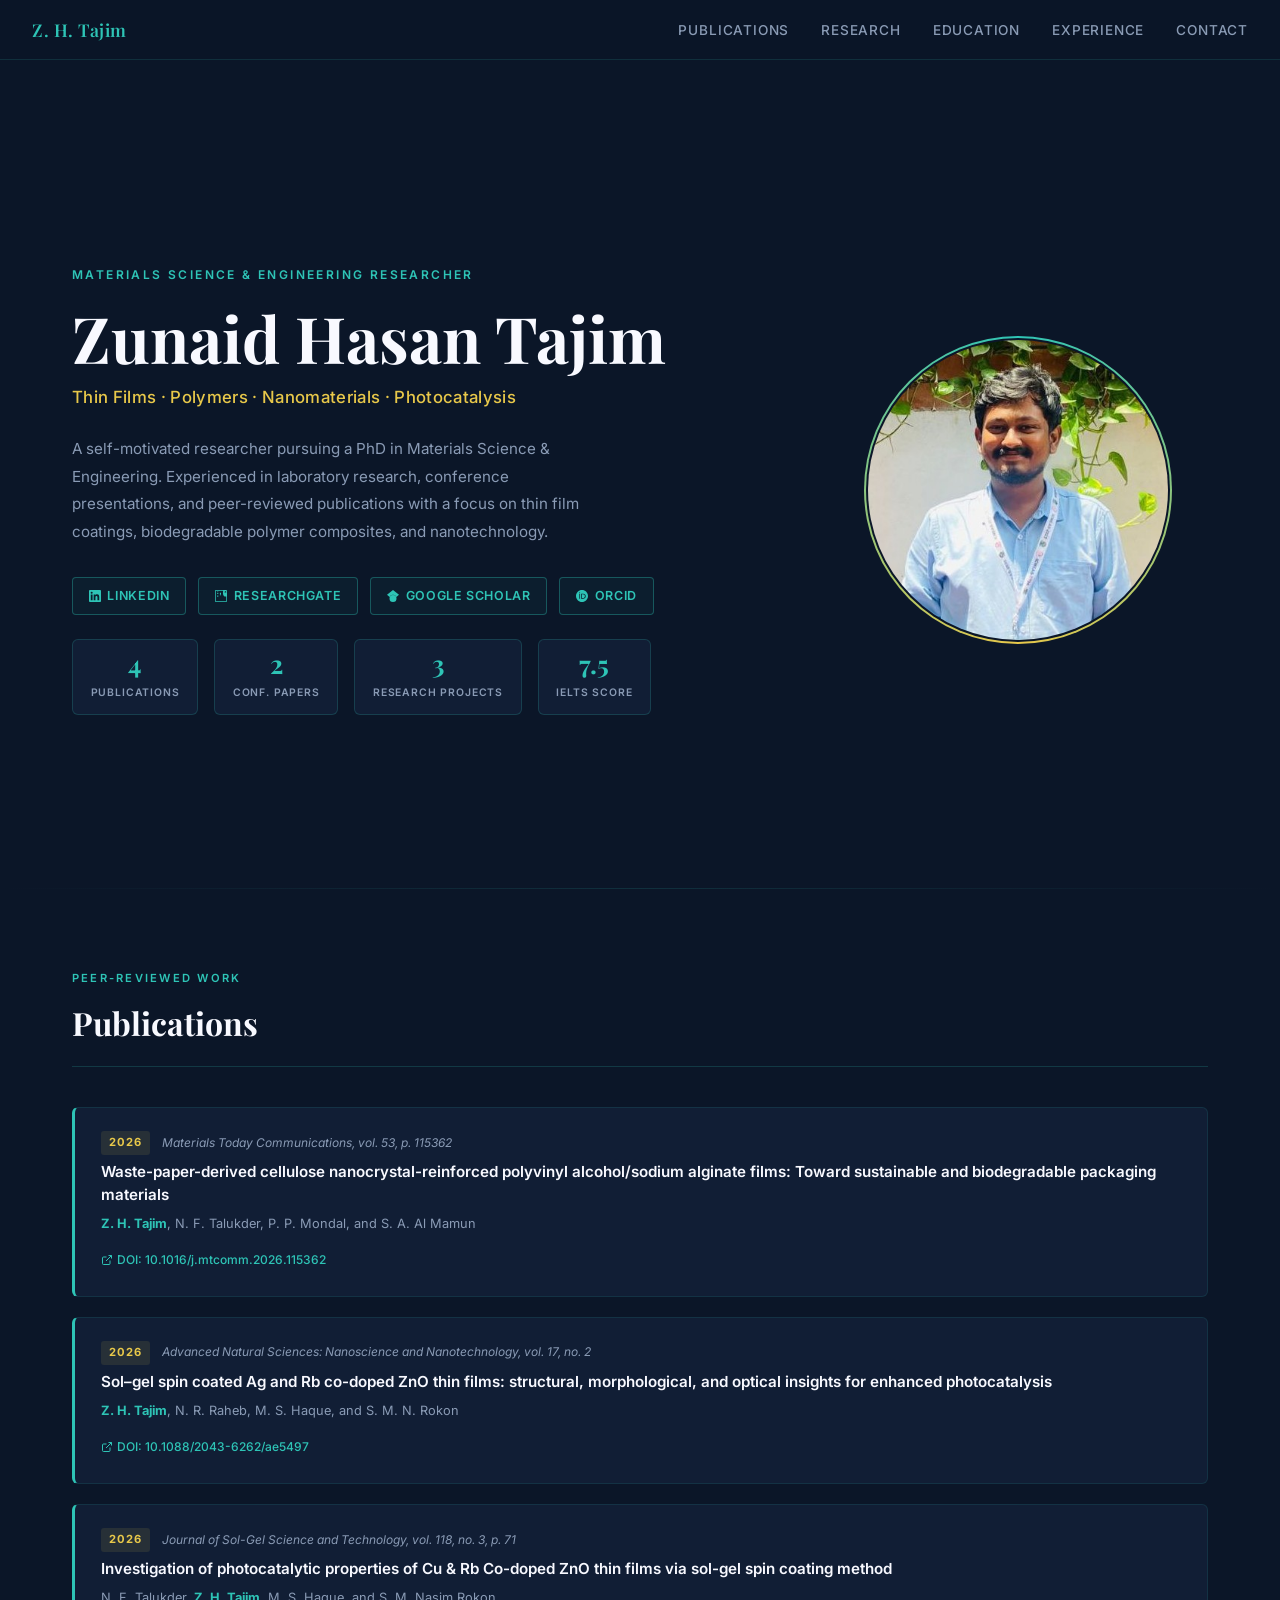
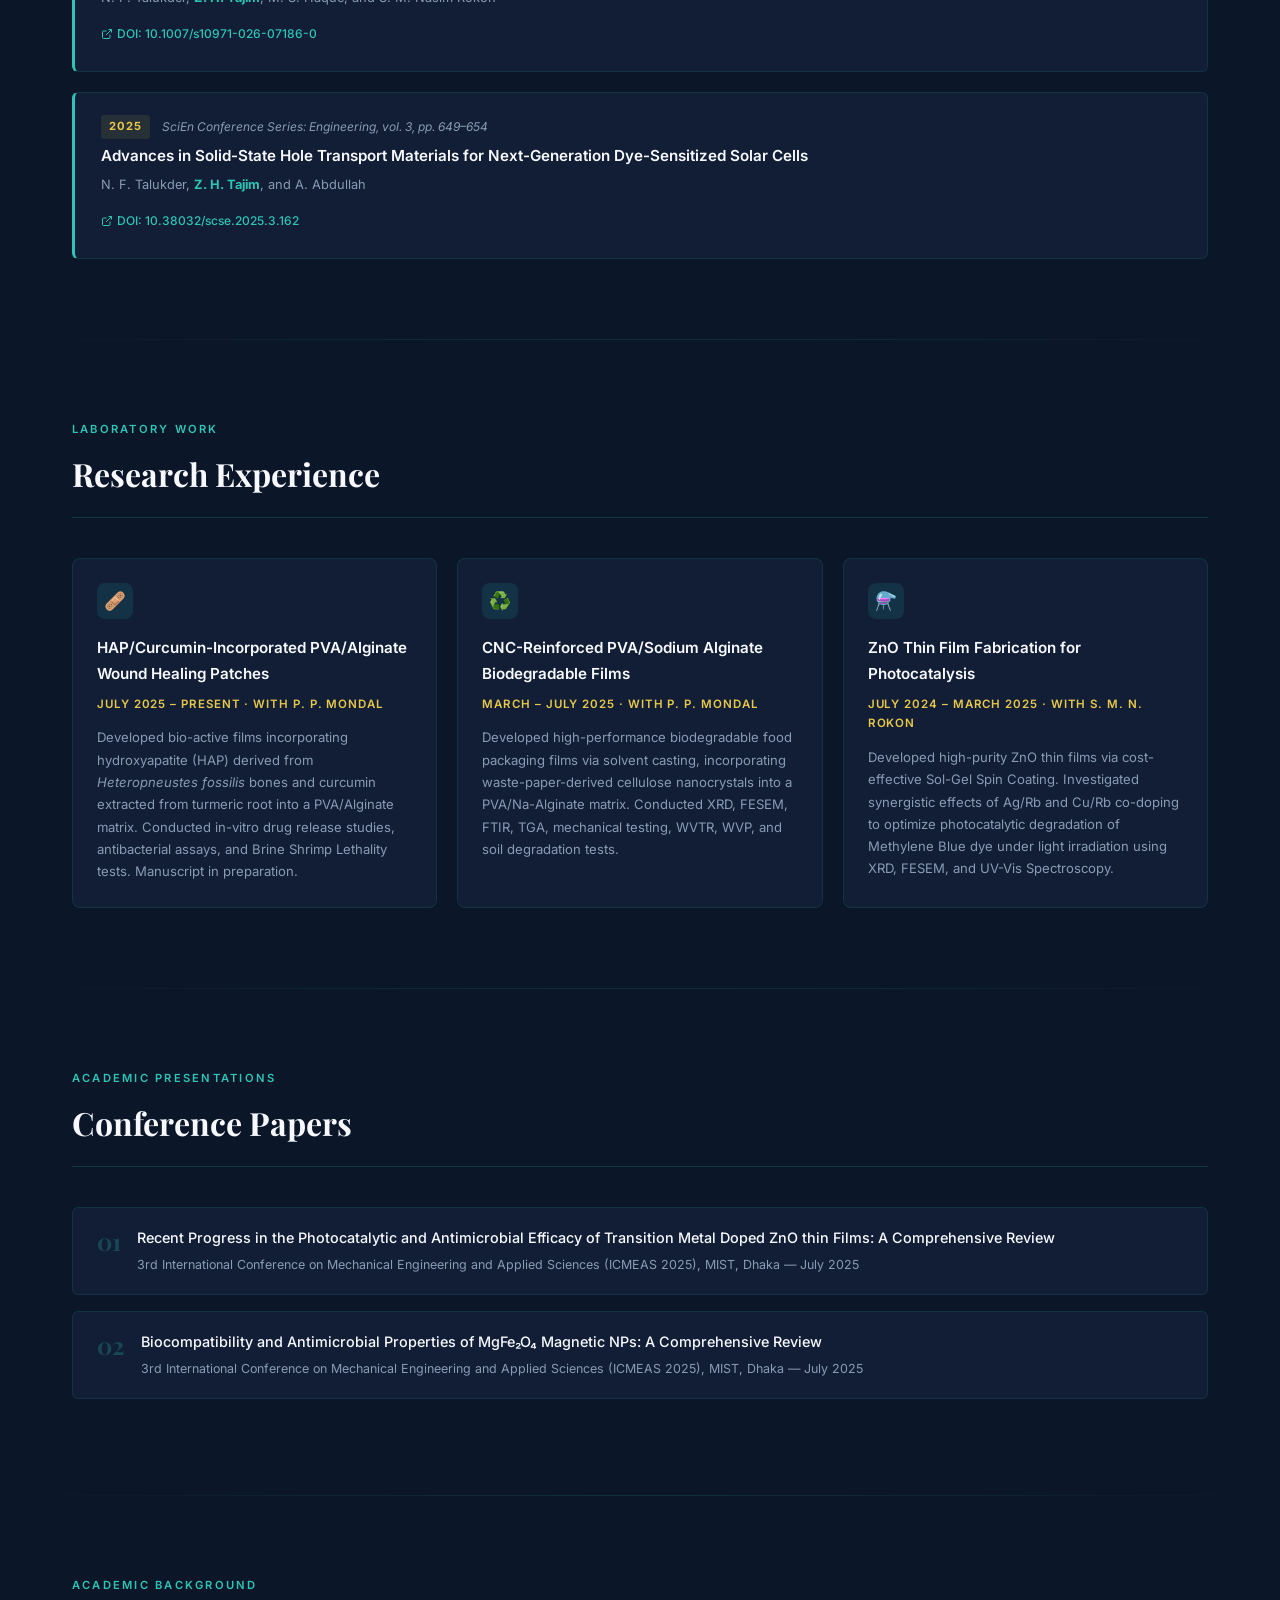
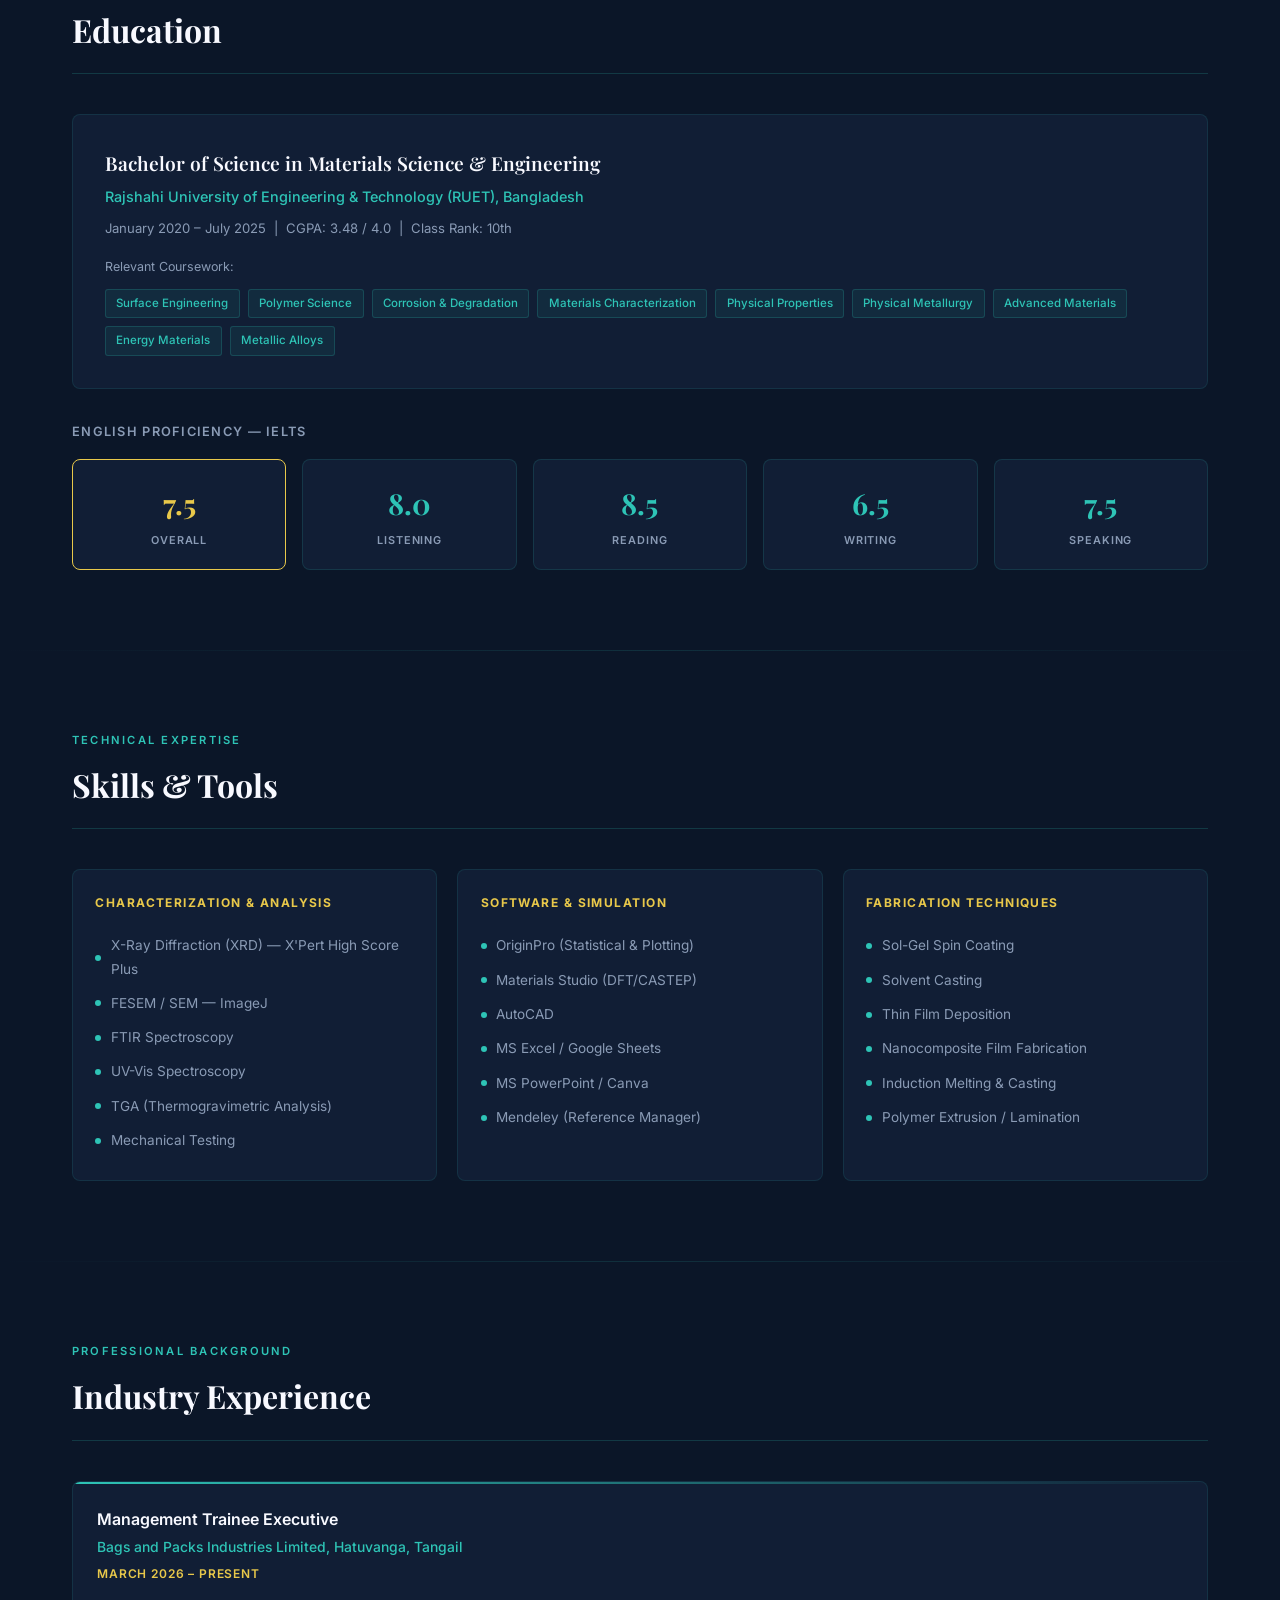
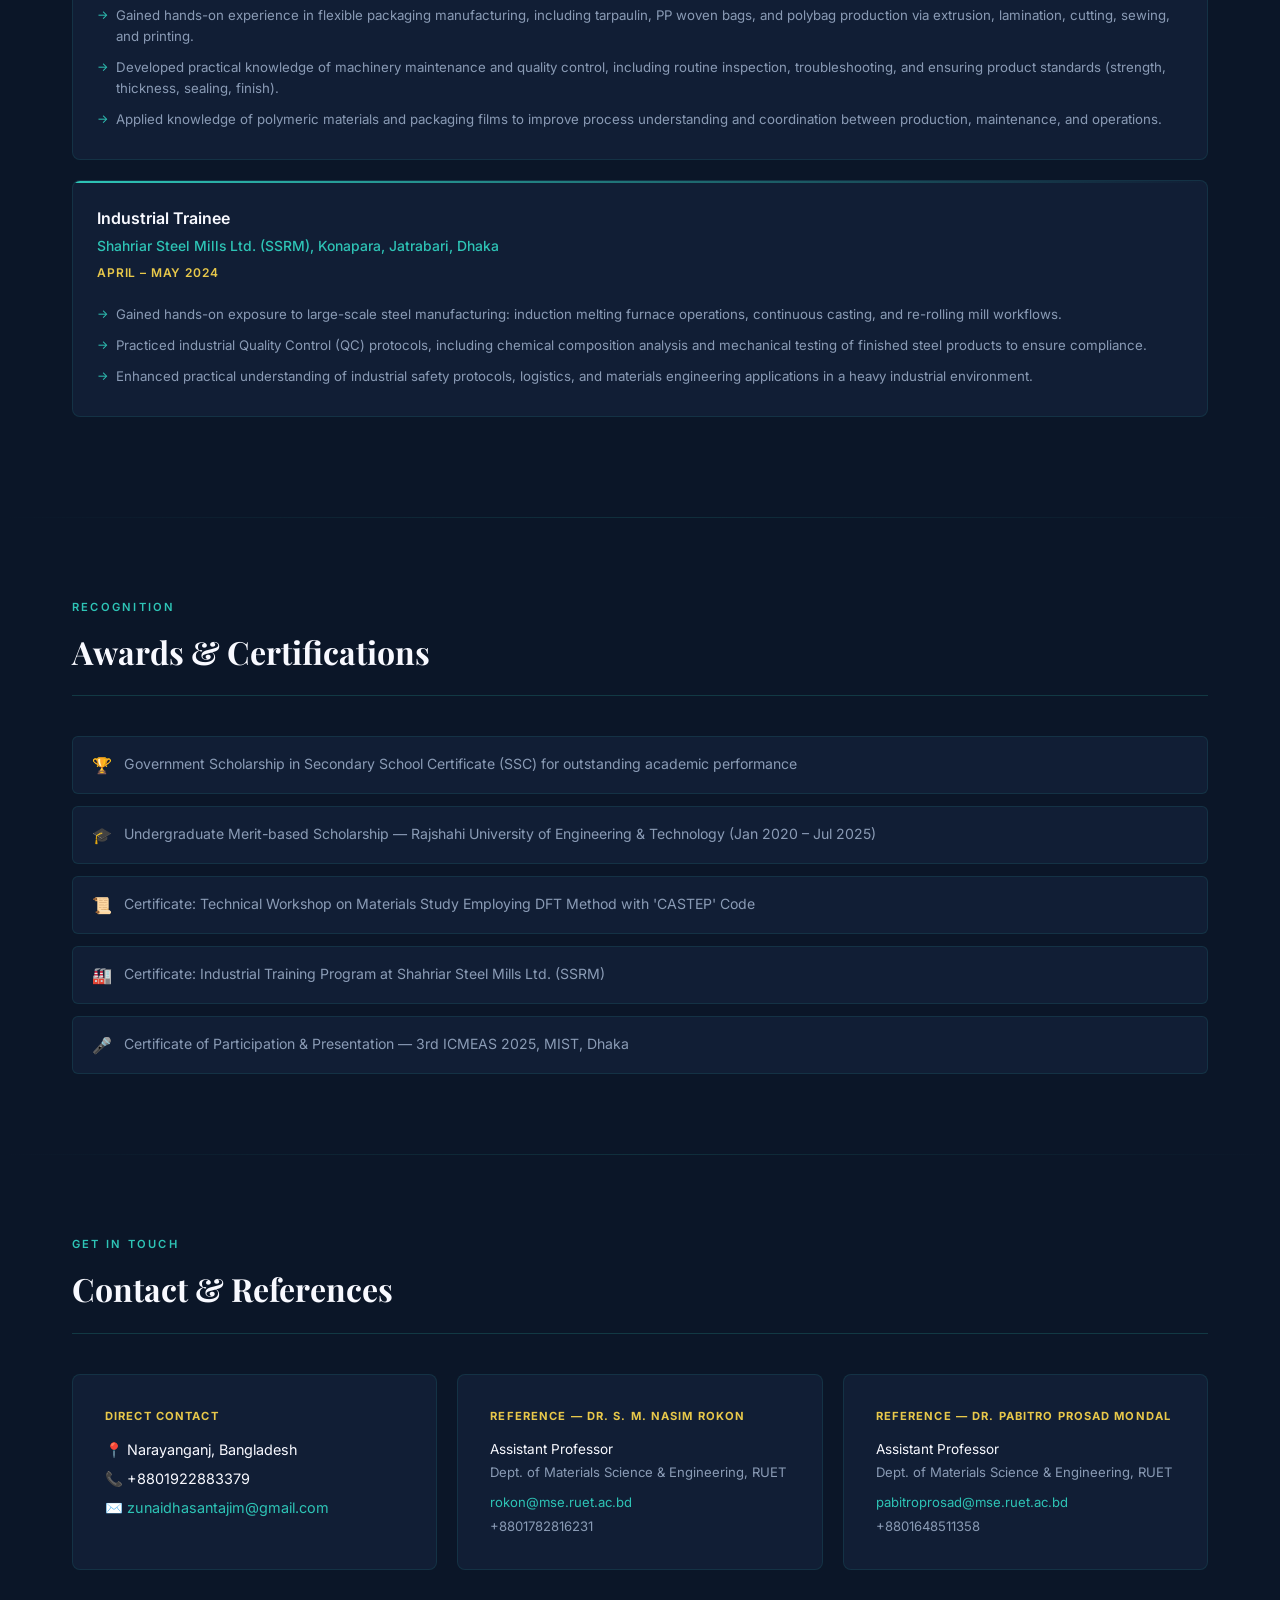
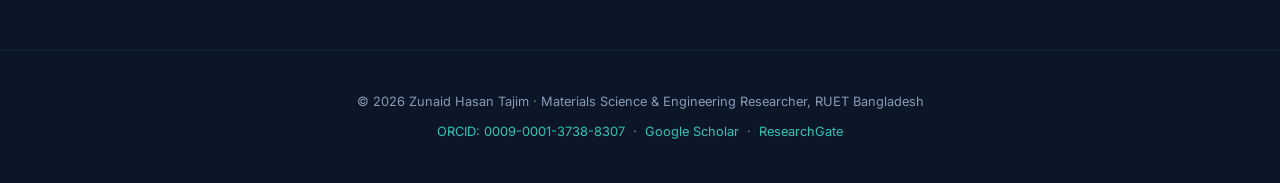
==== WEBSITE TAJIM/zunaid_tajim_profile (1).html @ ad218252 "Add files via upload" ====
<!DOCTYPE html>
<html lang="en">
<head>
<meta charset="UTF-8">
<meta name="viewport" content="width=device-width, initial-scale=1.0">
<title>Zunaid Hasan Tajim | Materials Science Researcher</title>
<link rel="preconnect" href="https://fonts.googleapis.com">
<link href="https://fonts.googleapis.com/css2?family=Playfair+Display:wght@400;600;700&family=Inter:wght@300;400;500;600&display=swap" rel="stylesheet">
<style>
  *, *::before, *::after { box-sizing: border-box; margin: 0; padding: 0; }

  :root {
    --navy: #0B1628;
    --navy-mid: #122040;
    --navy-light: #1A2F55;
    --teal: #2EC4B6;
    --teal-dim: #1e9e93;
    --gold: #E8C84A;
    --slate: #8A9BB5;
    --white: #F8F9FF;
    --cream: #EEF0F8;
    --card-bg: #111e35;
  }

  html { scroll-behavior: smooth; }

  body {
    background: var(--navy);
    color: var(--white);
    font-family: 'Inter', sans-serif;
    line-height: 1.7;
    overflow-x: hidden;
  }

  /* NAV */
  nav {
    position: sticky;
    top: 0;
    z-index: 100;
    background: rgba(11, 22, 40, 0.92);
    backdrop-filter: blur(12px);
    border-bottom: 1px solid rgba(46,196,182,0.15);
    padding: 0 2rem;
    display: flex;
    align-items: center;
    justify-content: space-between;
    height: 60px;
  }

  .nav-logo {
    font-family: 'Playfair Display', serif;
    font-weight: 600;
    color: var(--teal);
    font-size: 1.1rem;
    letter-spacing: 0.03em;
  }

  .nav-links {
    display: flex;
    gap: 2rem;
    list-style: none;
  }

  .nav-links a {
    color: var(--slate);
    text-decoration: none;
    font-size: 0.85rem;
    font-weight: 500;
    letter-spacing: 0.06em;
    text-transform: uppercase;
    transition: color 0.2s;
  }

  .nav-links a:hover { color: var(--teal); }

  /* HERO */
  .hero {
    display: grid;
    grid-template-columns: 1fr 380px;
    gap: 4rem;
    align-items: center;
    min-height: 92vh;
    max-width: 1200px;
    margin: 0 auto;
    padding: 5rem 2rem 3rem;
  }

  .hero-text .eyebrow {
    font-size: 0.75rem;
    letter-spacing: 0.2em;
    text-transform: uppercase;
    color: var(--teal);
    font-weight: 600;
    margin-bottom: 1rem;
  }

  .hero-text h1 {
    font-family: 'Playfair Display', serif;
    font-size: clamp(2.4rem, 5vw, 4rem);
    font-weight: 700;
    line-height: 1.15;
    color: var(--white);
    margin-bottom: 0.5rem;
  }

  .hero-text .subtitle {
    font-size: 1.05rem;
    color: var(--gold);
    font-weight: 500;
    margin-bottom: 1.5rem;
    letter-spacing: 0.02em;
  }

  .hero-text .bio {
    color: var(--slate);
    font-size: 0.95rem;
    max-width: 540px;
    margin-bottom: 2rem;
    line-height: 1.8;
  }

  .social-links {
    display: flex;
    gap: 0.75rem;
    flex-wrap: wrap;
  }

  .social-btn {
    display: inline-flex;
    align-items: center;
    gap: 0.4rem;
    padding: 0.45rem 1rem;
    border: 1px solid rgba(46,196,182,0.35);
    border-radius: 4px;
    color: var(--teal);
    text-decoration: none;
    font-size: 0.78rem;
    font-weight: 600;
    letter-spacing: 0.05em;
    text-transform: uppercase;
    transition: all 0.2s;
    background: rgba(46,196,182,0.05);
  }

  .social-btn:hover {
    background: rgba(46,196,182,0.15);
    border-color: var(--teal);
    transform: translateY(-1px);
  }

  .hero-photo-wrap {
    display: flex;
    justify-content: center;
    align-items: center;
    position: relative;
  }

  .photo-ring {
    position: relative;
    width: 300px;
    height: 300px;
  }

  .photo-ring::before {
    content: '';
    position: absolute;
    inset: -4px;
    border-radius: 50%;
    background: conic-gradient(var(--teal), var(--gold), var(--teal));
    animation: spin 8s linear infinite;
  }

  @keyframes spin { to { transform: rotate(360deg); } }

  .photo-ring::after {
    content: '';
    position: absolute;
    inset: -2px;
    border-radius: 50%;
    background: var(--navy);
  }

  .photo-ring img {
    position: relative;
    z-index: 1;
    width: 100%;
    height: 100%;
    object-fit: cover;
    border-radius: 50%;
  }

  .stat-badges {
    display: flex;
    gap: 1rem;
    margin-top: 1.5rem;
    flex-wrap: wrap;
  }

  .badge {
    text-align: center;
    padding: 0.6rem 1.1rem;
    background: var(--card-bg);
    border: 1px solid rgba(46,196,182,0.2);
    border-radius: 6px;
  }

  .badge .num {
    display: block;
    font-family: 'Playfair Display', serif;
    font-size: 1.6rem;
    font-weight: 700;
    color: var(--teal);
    line-height: 1.1;
  }

  .badge .lbl {
    font-size: 0.65rem;
    color: var(--slate);
    text-transform: uppercase;
    letter-spacing: 0.08em;
    font-weight: 600;
  }

  /* SECTIONS */
  section {
    max-width: 1200px;
    margin: 0 auto;
    padding: 5rem 2rem;
  }

  .section-label {
    font-size: 0.7rem;
    letter-spacing: 0.2em;
    text-transform: uppercase;
    color: var(--teal);
    font-weight: 600;
    margin-bottom: 0.5rem;
  }

  .section-title {
    font-family: 'Playfair Display', serif;
    font-size: 2rem;
    font-weight: 700;
    color: var(--white);
    margin-bottom: 2.5rem;
    padding-bottom: 1rem;
    border-bottom: 1px solid rgba(46,196,182,0.2);
  }

  /* PUBLICATIONS */
  .pub-list { display: flex; flex-direction: column; gap: 1.25rem; }

  .pub-card {
    background: var(--card-bg);
    border: 1px solid rgba(46,196,182,0.12);
    border-left: 3px solid var(--teal);
    border-radius: 6px;
    padding: 1.4rem 1.6rem;
    transition: all 0.25s;
    position: relative;
  }

  .pub-card:hover {
    border-left-color: var(--gold);
    background: rgba(17, 30, 53, 0.9);
    transform: translateX(4px);
    box-shadow: -4px 0 20px rgba(46,196,182,0.12);
  }

  .pub-meta {
    display: flex;
    align-items: center;
    gap: 0.75rem;
    margin-bottom: 0.4rem;
  }

  .pub-year {
    font-size: 0.7rem;
    font-weight: 700;
    color: var(--gold);
    letter-spacing: 0.1em;
    background: rgba(232,200,74,0.1);
    padding: 0.15rem 0.5rem;
    border-radius: 3px;
  }

  .pub-journal {
    font-size: 0.75rem;
    color: var(--slate);
    font-style: italic;
  }

  .pub-title {
    font-size: 0.95rem;
    font-weight: 600;
    color: var(--white);
    margin-bottom: 0.4rem;
    line-height: 1.5;
  }

  .pub-authors {
    font-size: 0.8rem;
    color: var(--slate);
    margin-bottom: 0.75rem;
  }

  .pub-authors strong { color: var(--teal); }

  .doi-link {
    display: inline-flex;
    align-items: center;
    gap: 0.3rem;
    font-size: 0.75rem;
    color: var(--teal);
    text-decoration: none;
    font-weight: 500;
    transition: color 0.2s;
  }

  .doi-link:hover { color: var(--gold); text-decoration: underline; }

  /* RESEARCH */
  .research-grid {
    display: grid;
    grid-template-columns: repeat(auto-fit, minmax(340px, 1fr));
    gap: 1.25rem;
  }

  .research-card {
    background: var(--card-bg);
    border: 1px solid rgba(46,196,182,0.12);
    border-radius: 8px;
    padding: 1.5rem;
    transition: all 0.25s;
  }

  .research-card:hover {
    border-color: rgba(46,196,182,0.4);
    box-shadow: 0 4px 24px rgba(46,196,182,0.08);
    transform: translateY(-2px);
  }

  .research-icon {
    width: 36px;
    height: 36px;
    border-radius: 8px;
    background: rgba(46,196,182,0.12);
    display: flex;
    align-items: center;
    justify-content: center;
    margin-bottom: 1rem;
    font-size: 1.1rem;
  }

  .research-title {
    font-weight: 600;
    font-size: 0.95rem;
    color: var(--white);
    margin-bottom: 0.5rem;
  }

  .research-period {
    font-size: 0.72rem;
    color: var(--gold);
    font-weight: 600;
    text-transform: uppercase;
    letter-spacing: 0.08em;
    margin-bottom: 0.75rem;
  }

  .research-desc {
    font-size: 0.82rem;
    color: var(--slate);
    line-height: 1.7;
  }

  /* EDUCATION */
  .edu-card {
    background: var(--card-bg);
    border: 1px solid rgba(46,196,182,0.12);
    border-radius: 8px;
    padding: 2rem;
    margin-bottom: 1.5rem;
  }

  .edu-degree {
    font-family: 'Playfair Display', serif;
    font-size: 1.2rem;
    color: var(--white);
    font-weight: 600;
    margin-bottom: 0.3rem;
  }

  .edu-institution {
    color: var(--teal);
    font-size: 0.9rem;
    font-weight: 500;
    margin-bottom: 0.5rem;
  }

  .edu-meta {
    color: var(--slate);
    font-size: 0.82rem;
    margin-bottom: 1rem;
  }

  .courses-wrap {
    display: flex;
    flex-wrap: wrap;
    gap: 0.5rem;
    margin-top: 0.75rem;
  }

  .course-tag {
    font-size: 0.72rem;
    padding: 0.25rem 0.65rem;
    background: rgba(46,196,182,0.08);
    border: 1px solid rgba(46,196,182,0.2);
    border-radius: 3px;
    color: var(--teal);
    font-weight: 500;
  }

  /* SKILLS */
  .skills-grid {
    display: grid;
    grid-template-columns: repeat(auto-fit, minmax(280px, 1fr));
    gap: 1.25rem;
  }

  .skill-group {
    background: var(--card-bg);
    border: 1px solid rgba(46,196,182,0.12);
    border-radius: 8px;
    padding: 1.4rem;
  }

  .skill-group h4 {
    font-size: 0.75rem;
    text-transform: uppercase;
    letter-spacing: 0.12em;
    color: var(--gold);
    font-weight: 700;
    margin-bottom: 1rem;
  }

  .skill-item {
    display: flex;
    align-items: center;
    gap: 0.6rem;
    font-size: 0.85rem;
    color: var(--slate);
    padding: 0.35rem 0;
  }

  .skill-dot {
    width: 6px;
    height: 6px;
    border-radius: 50%;
    background: var(--teal);
    flex-shrink: 0;
  }

  /* EXPERIENCE */
  .exp-card {
    background: var(--card-bg);
    border: 1px solid rgba(46,196,182,0.12);
    border-radius: 8px;
    padding: 1.5rem;
    margin-bottom: 1.25rem;
    position: relative;
    overflow: hidden;
  }

  .exp-card::before {
    content: '';
    position: absolute;
    top: 0; left: 0; right: 0;
    height: 2px;
    background: linear-gradient(90deg, var(--teal), transparent);
  }

  .exp-role {
    font-weight: 600;
    color: var(--white);
    font-size: 1rem;
    margin-bottom: 0.2rem;
  }

  .exp-company {
    color: var(--teal);
    font-size: 0.87rem;
    font-weight: 500;
    margin-bottom: 0.25rem;
  }

  .exp-period {
    color: var(--gold);
    font-size: 0.75rem;
    font-weight: 600;
    text-transform: uppercase;
    letter-spacing: 0.07em;
    margin-bottom: 1rem;
  }

  .exp-points { list-style: none; }

  .exp-points li {
    font-size: 0.83rem;
    color: var(--slate);
    padding: 0.3rem 0;
    padding-left: 1.2rem;
    position: relative;
    line-height: 1.6;
  }

  .exp-points li::before {
    content: '→';
    position: absolute;
    left: 0;
    color: var(--teal);
    font-size: 0.75rem;
  }

  /* CONFERENCES */
  .conf-card {
    background: var(--card-bg);
    border: 1px solid rgba(46,196,182,0.12);
    border-radius: 6px;
    padding: 1.2rem 1.5rem;
    margin-bottom: 1rem;
    display: grid;
    grid-template-columns: auto 1fr;
    gap: 1rem;
    align-items: start;
  }

  .conf-num {
    font-family: 'Playfair Display', serif;
    font-size: 1.5rem;
    color: rgba(46,196,182,0.25);
    font-weight: 700;
    line-height: 1;
    padding-top: 0.1rem;
  }

  .conf-title {
    font-size: 0.9rem;
    color: var(--white);
    font-weight: 500;
    margin-bottom: 0.3rem;
    line-height: 1.5;
  }

  .conf-venue {
    font-size: 0.78rem;
    color: var(--slate);
  }

  /* AWARDS */
  .awards-list { list-style: none; display: flex; flex-direction: column; gap: 0.75rem; }

  .award-item {
    display: flex;
    align-items: flex-start;
    gap: 0.75rem;
    padding: 0.9rem 1.2rem;
    background: var(--card-bg);
    border: 1px solid rgba(46,196,182,0.12);
    border-radius: 6px;
    font-size: 0.88rem;
    color: var(--slate);
  }

  .award-icon { color: var(--gold); flex-shrink: 0; font-size: 1rem; }

  /* IELTS */
  .ielts-grid {
    display: grid;
    grid-template-columns: repeat(5, 1fr);
    gap: 1rem;
    margin-top: 1rem;
  }

  .ielts-score {
    text-align: center;
    background: var(--card-bg);
    border: 1px solid rgba(46,196,182,0.15);
    border-radius: 8px;
    padding: 1.2rem 0.5rem;
  }

  .ielts-score .s { font-family: 'Playfair Display', serif; font-size: 1.8rem; font-weight: 700; color: var(--teal); }
  .ielts-score .l { font-size: 0.68rem; color: var(--slate); text-transform: uppercase; letter-spacing: 0.08em; font-weight: 600; margin-top: 0.2rem; }
  .ielts-score.overall { border-color: var(--gold); }
  .ielts-score.overall .s { color: var(--gold); }

  /* DIVIDER */
  .section-divider {
    width: 100%;
    height: 1px;
    background: linear-gradient(90deg, transparent, rgba(46,196,182,0.15), transparent);
    margin: 0 auto;
  }

  /* FOOTER */
  footer {
    text-align: center;
    padding: 2.5rem;
    border-top: 1px solid rgba(46,196,182,0.1);
    color: var(--slate);
    font-size: 0.8rem;
  }

  footer a { color: var(--teal); text-decoration: none; }

  /* RESPONSIVE */
  @media (max-width: 768px) {
    .hero { grid-template-columns: 1fr; text-align: center; }
    .hero-photo-wrap { order: -1; }
    .photo-ring { width: 200px; height: 200px; }
    .social-links { justify-content: center; }
    .stat-badges { justify-content: center; }
    .nav-links { gap: 1rem; }
    .ielts-grid { grid-template-columns: repeat(3, 1fr); }
    .hero-text .bio { max-width: 100%; }
  }
</style>
</head>
<body>

<nav>
  <span class="nav-logo">Z. H. Tajim</span>
  <ul class="nav-links">
    <li><a href="#publications">Publications</a></li>
    <li><a href="#research">Research</a></li>
    <li><a href="#education">Education</a></li>
    <li><a href="#experience">Experience</a></li>
    <li><a href="#contact">Contact</a></li>
  </ul>
</nav>

<!-- HERO -->
<div class="hero">
  <div class="hero-text">
    <p class="eyebrow">Materials Science & Engineering Researcher</p>
    <h1>Zunaid Hasan Tajim</h1>
    <p class="subtitle">Thin Films · Polymers · Nanomaterials · Photocatalysis</p>
    <p class="bio">
      A self-motivated researcher pursuing a PhD in Materials Science & Engineering. 
      Experienced in laboratory research, conference presentations, and peer-reviewed publications 
      with a focus on thin film coatings, biodegradable polymer composites, and nanotechnology.
    </p>

    <div class="social-links">
      <a href="https://www.linkedin.com/in/zunaid-hasan-tajim/" class="social-btn" target="_blank">
        <svg width="12" height="12" viewBox="0 0 24 24" fill="currentColor"><path d="M20.447 20.452h-3.554v-5.569c0-1.328-.027-3.037-1.852-3.037-1.853 0-2.136 1.445-2.136 2.939v5.667H9.351V9h3.414v1.561h.046c.477-.9 1.637-1.85 3.37-1.85 3.601 0 4.267 2.37 4.267 5.455v6.286zM5.337 7.433a2.062 2.062 0 0 1-2.063-2.065 2.064 2.064 0 1 1 2.063 2.065zm1.782 13.019H3.555V9h3.564v11.452zM22.225 0H1.771C.792 0 0 .774 0 1.729v20.542C0 23.227.792 24 1.771 24h20.451C23.2 24 24 23.227 24 22.271V1.729C24 .774 23.2 0 22.222 0h.003z"/></svg>
        LinkedIn
      </a>
      <a href="https://www.researchgate.net/profile/Zunaid-Tajim" class="social-btn" target="_blank">
        <svg width="12" height="12" viewBox="0 0 24 24" fill="currentColor"><path d="M19.586 0c-.818 0-1.508.19-2.073.565-.563.377-.97.936-1.213 1.68a12.548 12.548 0 0 0-.368 2.894 8.128 8.128 0 0 0-.073.904v.404h.073c.077 2.065.568 3.75 1.47 4.952.902 1.205 2.15 1.807 3.75 1.807.562 0 1.103-.094 1.617-.28.513-.188.967-.47 1.363-.848.398-.38.713-.834.945-1.37.233-.532.35-1.125.35-1.779 0-.66-.124-1.26-.37-1.797a4.14 4.14 0 0 0-1.018-1.358 4.576 4.576 0 0 0-1.502-.86A5.323 5.323 0 0 0 20.26 5.2c-.338 0-.668.04-.99.12v-.5c0-.39.032-.733.098-1.028.066-.296.166-.546.3-.75a1.31 1.31 0 0 1 .528-.476 1.627 1.627 0 0 1 .75-.165c.363 0 .68.09.95.268.27.18.476.44.617.782l1.98-.797a3.786 3.786 0 0 0-.618-1.044 3.6 3.6 0 0 0-.9-.76A4.22 4.22 0 0 0 21.83.13 5.376 5.376 0 0 0 20.703 0h-.007l-.007-.004-.004.004h-.1zm-7.577 8.508h-2.16v2.17h2.16V8.508zm-5.44-5.5H4.41V4.17h2.16V3.008zm0 2.674H4.41v2.17h2.16v-2.17zm0 5.5H4.41v2.168h2.16V11.18zm5.44-5.5h-2.16v2.17h2.16v-2.17zm0 2.826h-2.16v2.17h2.16v-2.17zM2.24 0C1.005 0 0 1.005 0 2.24v19.52C0 22.995 1.005 24 2.24 24h19.52C22.995 24 24 22.995 24 21.76V2.24C24 1.005 22.995 0 21.76 0H2.24zm0 1.5h19.52a.74.74 0 0 1 .74.74v19.52a.74.74 0 0 1-.74.74H2.24a.74.74 0 0 1-.74-.74V2.24a.74.74 0 0 1 .74-.74z"/></svg>
        ResearchGate
      </a>
      <a href="https://scholar.google.com/citations?user=TVONku4AAAAJ&hl=en" class="social-btn" target="_blank">
        <svg width="12" height="12" viewBox="0 0 24 24" fill="currentColor"><path d="M5.242 13.769L0 9.5 12 0l12 9.5-5.242 4.269C17.548 11.249 14.978 9.5 12 9.5c-2.977 0-5.548 1.748-6.758 4.269zM12 10a7 7 0 1 0 0 14 7 7 0 0 0 0-14z"/></svg>
        Google Scholar
      </a>
      <a href="https://orcid.org/0009-0001-3738-8307" class="social-btn" target="_blank">
        <svg width="12" height="12" viewBox="0 0 24 24" fill="currentColor"><path d="M12 0C5.372 0 0 5.372 0 12s5.372 12 12 12 12-5.372 12-12S18.628 0 12 0zM7.369 4.378c.525 0 .947.431.947.947s-.422.947-.947.947a.95.95 0 0 1-.947-.947c0-.525.422-.947.947-.947zm-.722 3.038h1.444v10.041H6.647V7.416zm3.562 0h3.9c3.712 0 5.344 2.653 5.344 5.025 0 2.578-2.016 5.025-5.325 5.025h-3.919V7.416zm1.444 1.303v7.444h2.297c2.278 0 3.838-1.591 3.838-3.722s-1.56-3.722-3.838-3.722h-2.297z"/></svg>
        ORCID
      </a>
    </div>

    <div class="stat-badges">
      <div class="badge"><span class="num">4</span><span class="lbl">Publications</span></div>
      <div class="badge"><span class="num">2</span><span class="lbl">Conf. Papers</span></div>
      <div class="badge"><span class="num">3</span><span class="lbl">Research Projects</span></div>
      <div class="badge"><span class="num">7.5</span><span class="lbl">IELTS Score</span></div>
    </div>
  </div>

  <div class="hero-photo-wrap">
    <div class="photo-ring">
      <img id="profile-photo" src="" alt="Zunaid Hasan Tajim">
    </div>
  </div>
</div>

<div class="section-divider"></div>

<!-- PUBLICATIONS -->
<section id="publications">
  <p class="section-label">Peer-Reviewed Work</p>
  <h2 class="section-title">Publications</h2>

  <div class="pub-list">

    <div class="pub-card">
      <div class="pub-meta">
        <span class="pub-year">2026</span>
        <span class="pub-journal">Materials Today Communications, vol. 53, p. 115362</span>
      </div>
      <p class="pub-title">Waste-paper-derived cellulose nanocrystal-reinforced polyvinyl alcohol/sodium alginate films: Toward sustainable and biodegradable packaging materials</p>
      <p class="pub-authors"><strong>Z. H. Tajim</strong>, N. F. Talukder, P. P. Mondal, and S. A. Al Mamun</p>
      <a href="https://www.sciencedirect.com/science/article/pii/S2352492826007518" class="doi-link" target="_blank">
        <svg width="12" height="12" viewBox="0 0 24 24" fill="none" stroke="currentColor" stroke-width="2"><path d="M18 13v6a2 2 0 0 1-2 2H5a2 2 0 0 1-2-2V8a2 2 0 0 1 2-2h6"/><polyline points="15 3 21 3 21 9"/><line x1="10" y1="14" x2="21" y2="3"/></svg>
        DOI: 10.1016/j.mtcomm.2026.115362
      </a>
    </div>

    <div class="pub-card">
      <div class="pub-meta">
        <span class="pub-year">2026</span>
        <span class="pub-journal">Advanced Natural Sciences: Nanoscience and Nanotechnology, vol. 17, no. 2</span>
      </div>
      <p class="pub-title">Sol–gel spin coated Ag and Rb co-doped ZnO thin films: structural, morphological, and optical insights for enhanced photocatalysis</p>
      <p class="pub-authors"><strong>Z. H. Tajim</strong>, N. R. Raheb, M. S. Haque, and S. M. N. Rokon</p>
      <a href="https://iopscience.iop.org/article/10.1088/2043-6262/ae5497" class="doi-link" target="_blank">
        <svg width="12" height="12" viewBox="0 0 24 24" fill="none" stroke="currentColor" stroke-width="2"><path d="M18 13v6a2 2 0 0 1-2 2H5a2 2 0 0 1-2-2V8a2 2 0 0 1 2-2h6"/><polyline points="15 3 21 3 21 9"/><line x1="10" y1="14" x2="21" y2="3"/></svg>
        DOI: 10.1088/2043-6262/ae5497
      </a>
    </div>

    <div class="pub-card">
      <div class="pub-meta">
        <span class="pub-year">2026</span>
        <span class="pub-journal">Journal of Sol-Gel Science and Technology, vol. 118, no. 3, p. 71</span>
      </div>
      <p class="pub-title">Investigation of photocatalytic properties of Cu & Rb Co-doped ZnO thin films via sol-gel spin coating method</p>
      <p class="pub-authors">N. F. Talukder, <strong>Z. H. Tajim</strong>, M. S. Haque, and S. M. Nasim Rokon</p>
      <a href="https://link.springer.com/article/10.1007/s10971-026-07186-0" class="doi-link" target="_blank">
        <svg width="12" height="12" viewBox="0 0 24 24" fill="none" stroke="currentColor" stroke-width="2"><path d="M18 13v6a2 2 0 0 1-2 2H5a2 2 0 0 1-2-2V8a2 2 0 0 1 2-2h6"/><polyline points="15 3 21 3 21 9"/><line x1="10" y1="14" x2="21" y2="3"/></svg>
        DOI: 10.1007/s10971-026-07186-0
      </a>
    </div>

    <div class="pub-card">
      <div class="pub-meta">
        <span class="pub-year">2025</span>
        <span class="pub-journal">SciEn Conference Series: Engineering, vol. 3, pp. 649–654</span>
      </div>
      <p class="pub-title">Advances in Solid-State Hole Transport Materials for Next-Generation Dye-Sensitized Solar Cells</p>
      <p class="pub-authors">N. F. Talukder, <strong>Z. H. Tajim</strong>, and A. Abdullah</p>
      <a href="https://doi.org/10.38032/scse.2025.3.162" class="doi-link" target="_blank">
        <svg width="12" height="12" viewBox="0 0 24 24" fill="none" stroke="currentColor" stroke-width="2"><path d="M18 13v6a2 2 0 0 1-2 2H5a2 2 0 0 1-2-2V8a2 2 0 0 1 2-2h6"/><polyline points="15 3 21 3 21 9"/><line x1="10" y1="14" x2="21" y2="3"/></svg>
        DOI: 10.38032/scse.2025.3.162
      </a>
    </div>

  </div>
</section>

<div class="section-divider"></div>

<!-- RESEARCH EXPERIENCE -->
<section id="research">
  <p class="section-label">Laboratory Work</p>
  <h2 class="section-title">Research Experience</h2>

  <div class="research-grid">

    <div class="research-card">
      <div class="research-icon">🩹</div>
      <h3 class="research-title">HAP/Curcumin-Incorporated PVA/Alginate Wound Healing Patches</h3>
      <p class="research-period">July 2025 – Present · With P. P. Mondal</p>
      <p class="research-desc">Developed bio-active films incorporating hydroxyapatite (HAP) derived from <em>Heteropneustes fossilis</em> bones and curcumin extracted from turmeric root into a PVA/Alginate matrix. Conducted in-vitro drug release studies, antibacterial assays, and Brine Shrimp Lethality tests. Manuscript in preparation.</p>
    </div>

    <div class="research-card">
      <div class="research-icon">♻️</div>
      <h3 class="research-title">CNC-Reinforced PVA/Sodium Alginate Biodegradable Films</h3>
      <p class="research-period">March – July 2025 · With P. P. Mondal</p>
      <p class="research-desc">Developed high-performance biodegradable food packaging films via solvent casting, incorporating waste-paper-derived cellulose nanocrystals into a PVA/Na-Alginate matrix. Conducted XRD, FESEM, FTIR, TGA, mechanical testing, WVTR, WVP, and soil degradation tests.</p>
    </div>

    <div class="research-card">
      <div class="research-icon">⚗️</div>
      <h3 class="research-title">ZnO Thin Film Fabrication for Photocatalysis</h3>
      <p class="research-period">July 2024 – March 2025 · With S. M. N. Rokon</p>
      <p class="research-desc">Developed high-purity ZnO thin films via cost-effective Sol-Gel Spin Coating. Investigated synergistic effects of Ag/Rb and Cu/Rb co-doping to optimize photocatalytic degradation of Methylene Blue dye under light irradiation using XRD, FESEM, and UV-Vis Spectroscopy.</p>
    </div>

  </div>
</section>

<div class="section-divider"></div>

<!-- CONFERENCES -->
<section id="conferences">
  <p class="section-label">Academic Presentations</p>
  <h2 class="section-title">Conference Papers</h2>

  <div class="conf-card">
    <span class="conf-num">01</span>
    <div>
      <p class="conf-title">Recent Progress in the Photocatalytic and Antimicrobial Efficacy of Transition Metal Doped ZnO thin Films: A Comprehensive Review</p>
      <p class="conf-venue">3rd International Conference on Mechanical Engineering and Applied Sciences (ICMEAS 2025), MIST, Dhaka — July 2025</p>
    </div>
  </div>

  <div class="conf-card">
    <span class="conf-num">02</span>
    <div>
      <p class="conf-title">Biocompatibility and Antimicrobial Properties of MgFe₂O₄ Magnetic NPs: A Comprehensive Review</p>
      <p class="conf-venue">3rd International Conference on Mechanical Engineering and Applied Sciences (ICMEAS 2025), MIST, Dhaka — July 2025</p>
    </div>
  </div>
</section>

<div class="section-divider"></div>

<!-- EDUCATION -->
<section id="education">
  <p class="section-label">Academic Background</p>
  <h2 class="section-title">Education</h2>

  <div class="edu-card">
    <p class="edu-degree">Bachelor of Science in Materials Science & Engineering</p>
    <p class="edu-institution">Rajshahi University of Engineering & Technology (RUET), Bangladesh</p>
    <p class="edu-meta">January 2020 – July 2025 &nbsp;|&nbsp; CGPA: 3.48 / 4.0 &nbsp;|&nbsp; Class Rank: 10th</p>
    <p style="font-size:0.78rem; color: var(--slate); margin-bottom: 0.5rem;">Relevant Coursework:</p>
    <div class="courses-wrap">
      <span class="course-tag">Surface Engineering</span>
      <span class="course-tag">Polymer Science</span>
      <span class="course-tag">Corrosion & Degradation</span>
      <span class="course-tag">Materials Characterization</span>
      <span class="course-tag">Physical Properties</span>
      <span class="course-tag">Physical Metallurgy</span>
      <span class="course-tag">Advanced Materials</span>
      <span class="course-tag">Energy Materials</span>
      <span class="course-tag">Metallic Alloys</span>
    </div>
  </div>

  <div style="margin-top: 2rem;">
    <p style="font-size:0.8rem; color: var(--slate); margin-bottom: 0.75rem; text-transform: uppercase; letter-spacing: 0.1em; font-weight: 600;">English Proficiency — IELTS</p>
    <div class="ielts-grid">
      <div class="ielts-score overall">
        <div class="s">7.5</div>
        <div class="l">Overall</div>
      </div>
      <div class="ielts-score">
        <div class="s">8.0</div>
        <div class="l">Listening</div>
      </div>
      <div class="ielts-score">
        <div class="s">8.5</div>
        <div class="l">Reading</div>
      </div>
      <div class="ielts-score">
        <div class="s">6.5</div>
        <div class="l">Writing</div>
      </div>
      <div class="ielts-score">
        <div class="s">7.5</div>
        <div class="l">Speaking</div>
      </div>
    </div>
  </div>
</section>

<div class="section-divider"></div>

<!-- SKILLS -->
<section id="skills">
  <p class="section-label">Technical Expertise</p>
  <h2 class="section-title">Skills & Tools</h2>
  <div class="skills-grid">
    <div class="skill-group">
      <h4>Characterization & Analysis</h4>
      <div class="skill-item"><span class="skill-dot"></span>X-Ray Diffraction (XRD) — X'Pert High Score Plus</div>
      <div class="skill-item"><span class="skill-dot"></span>FESEM / SEM — ImageJ</div>
      <div class="skill-item"><span class="skill-dot"></span>FTIR Spectroscopy</div>
      <div class="skill-item"><span class="skill-dot"></span>UV-Vis Spectroscopy</div>
      <div class="skill-item"><span class="skill-dot"></span>TGA (Thermogravimetric Analysis)</div>
      <div class="skill-item"><span class="skill-dot"></span>Mechanical Testing</div>
    </div>
    <div class="skill-group">
      <h4>Software & Simulation</h4>
      <div class="skill-item"><span class="skill-dot"></span>OriginPro (Statistical & Plotting)</div>
      <div class="skill-item"><span class="skill-dot"></span>Materials Studio (DFT/CASTEP)</div>
      <div class="skill-item"><span class="skill-dot"></span>AutoCAD</div>
      <div class="skill-item"><span class="skill-dot"></span>MS Excel / Google Sheets</div>
      <div class="skill-item"><span class="skill-dot"></span>MS PowerPoint / Canva</div>
      <div class="skill-item"><span class="skill-dot"></span>Mendeley (Reference Manager)</div>
    </div>
    <div class="skill-group">
      <h4>Fabrication Techniques</h4>
      <div class="skill-item"><span class="skill-dot"></span>Sol-Gel Spin Coating</div>
      <div class="skill-item"><span class="skill-dot"></span>Solvent Casting</div>
      <div class="skill-item"><span class="skill-dot"></span>Thin Film Deposition</div>
      <div class="skill-item"><span class="skill-dot"></span>Nanocomposite Film Fabrication</div>
      <div class="skill-item"><span class="skill-dot"></span>Induction Melting & Casting</div>
      <div class="skill-item"><span class="skill-dot"></span>Polymer Extrusion / Lamination</div>
    </div>
  </div>
</section>

<div class="section-divider"></div>

<!-- EXPERIENCE -->
<section id="experience">
  <p class="section-label">Professional Background</p>
  <h2 class="section-title">Industry Experience</h2>

  <div class="exp-card">
    <p class="exp-role">Management Trainee Executive</p>
    <p class="exp-company">Bags and Packs Industries Limited, Hatuvanga, Tangail</p>
    <p class="exp-period">March 2026 – Present</p>
    <ul class="exp-points">
      <li>Gained hands-on experience in flexible packaging manufacturing, including tarpaulin, PP woven bags, and polybag production via extrusion, lamination, cutting, sewing, and printing.</li>
      <li>Developed practical knowledge of machinery maintenance and quality control, including routine inspection, troubleshooting, and ensuring product standards (strength, thickness, sealing, finish).</li>
      <li>Applied knowledge of polymeric materials and packaging films to improve process understanding and coordination between production, maintenance, and operations.</li>
    </ul>
  </div>

  <div class="exp-card">
    <p class="exp-role">Industrial Trainee</p>
    <p class="exp-company">Shahriar Steel Mills Ltd. (SSRM), Konapara, Jatrabari, Dhaka</p>
    <p class="exp-period">April – May 2024</p>
    <ul class="exp-points">
      <li>Gained hands-on exposure to large-scale steel manufacturing: induction melting furnace operations, continuous casting, and re-rolling mill workflows.</li>
      <li>Practiced industrial Quality Control (QC) protocols, including chemical composition analysis and mechanical testing of finished steel products to ensure compliance.</li>
      <li>Enhanced practical understanding of industrial safety protocols, logistics, and materials engineering applications in a heavy industrial environment.</li>
    </ul>
  </div>
</section>

<div class="section-divider"></div>

<!-- AWARDS -->
<section id="awards">
  <p class="section-label">Recognition</p>
  <h2 class="section-title">Awards & Certifications</h2>

  <ul class="awards-list">
    <li class="award-item"><span class="award-icon">🏆</span>Government Scholarship in Secondary School Certificate (SSC) for outstanding academic performance</li>
    <li class="award-item"><span class="award-icon">🎓</span>Undergraduate Merit-based Scholarship — Rajshahi University of Engineering & Technology (Jan 2020 – Jul 2025)</li>
    <li class="award-item"><span class="award-icon">📜</span>Certificate: Technical Workshop on Materials Study Employing DFT Method with 'CASTEP' Code</li>
    <li class="award-item"><span class="award-icon">🏭</span>Certificate: Industrial Training Program at Shahriar Steel Mills Ltd. (SSRM)</li>
    <li class="award-item"><span class="award-icon">🎤</span>Certificate of Participation & Presentation — 3rd ICMEAS 2025, MIST, Dhaka</li>
  </ul>
</section>

<div class="section-divider"></div>

<!-- CONTACT -->
<section id="contact">
  <p class="section-label">Get in Touch</p>
  <h2 class="section-title">Contact & References</h2>

  <div style="display: grid; grid-template-columns: repeat(auto-fit, minmax(280px, 1fr)); gap: 1.25rem;">
    <div class="edu-card" style="margin: 0;">
      <p style="font-size:0.7rem; letter-spacing:0.1em; text-transform: uppercase; color: var(--gold); font-weight:700; margin-bottom:0.75rem;">Direct Contact</p>
      <p style="font-size:0.9rem; color:var(--white); margin-bottom:0.3rem;">📍 Narayanganj, Bangladesh</p>
      <p style="font-size:0.9rem; color:var(--white); margin-bottom:0.3rem;">📞 +8801922883379</p>
      <p style="font-size:0.9rem; margin-bottom:1rem;"><a href="mailto:zunaidhasantajim@gmail.com" style="color:var(--teal); text-decoration:none;">✉️ zunaidhasantajim@gmail.com</a></p>
    </div>

    <div class="edu-card" style="margin: 0;">
      <p style="font-size:0.7rem; letter-spacing:0.1em; text-transform: uppercase; color: var(--gold); font-weight:700; margin-bottom:0.75rem;">Reference — Dr. S. M. Nasim Rokon</p>
      <p style="font-size:0.85rem; color:var(--white);">Assistant Professor</p>
      <p style="font-size:0.82rem; color:var(--slate); margin-bottom:0.3rem;">Dept. of Materials Science & Engineering, RUET</p>
      <a href="mailto:rokon@mse.ruet.ac.bd" style="font-size:0.82rem; color:var(--teal); text-decoration:none;">rokon@mse.ruet.ac.bd</a>
      <p style="font-size:0.82rem; color:var(--slate);">+8801782816231</p>
    </div>

    <div class="edu-card" style="margin: 0;">
      <p style="font-size:0.7rem; letter-spacing:0.1em; text-transform: uppercase; color: var(--gold); font-weight:700; margin-bottom:0.75rem;">Reference — Dr. Pabitro Prosad Mondal</p>
      <p style="font-size:0.85rem; color:var(--white);">Assistant Professor</p>
      <p style="font-size:0.82rem; color:var(--slate); margin-bottom:0.3rem;">Dept. of Materials Science & Engineering, RUET</p>
      <a href="mailto:pabitroprosad@mse.ruet.ac.bd" style="font-size:0.82rem; color:var(--teal); text-decoration:none;">pabitroprosad@mse.ruet.ac.bd</a>
      <p style="font-size:0.82rem; color:var(--slate);">+8801648511358</p>
    </div>
  </div>
</section>

<footer>
  <p>© 2026 Zunaid Hasan Tajim · Materials Science & Engineering Researcher, RUET Bangladesh</p>
  <p style="margin-top:0.5rem;">
    <a href="https://orcid.org/0009-0001-3738-8307" target="_blank">ORCID: 0009-0001-3738-8307</a> &nbsp;·&nbsp;
    <a href="https://scholar.google.com/citations?user=TVONku4AAAAJ&hl=en" target="_blank">Google Scholar</a> &nbsp;·&nbsp;
    <a href="https://www.researchgate.net/profile/Zunaid-Tajim" target="_blank">ResearchGate</a>
  </p>
</footer>

<script>
// Inject base64 photo
(function() {
  var b64 = "/9j/4AAQSkZJRgABAQEASABIAAD/2wBDAAMCAgMCAgMDAwMEAwMEBQgFBQQEBQoHBwYIDAoMDAsKCwsNDhIQDQ4RDgsLEBYQERMUFRUVDA8XGBYUGBIUFRT/2wBDAQMEBAUEBQkFBQkUDQsNFBQUFBQUFBQUFBQUFBQUFBQUFBQUFBQUFBQUFBQUFBQUFBQUFBQUFBQUFBQUFBQUFBT/wAARCAGrAY0DASIAAhEBAxEB/8QAHwAAAQUBAQEBAQEAAAAAAAAAAAECAwQFBgcICQoL/[base64]/8QAHwEAAwEBAQEBAQEBAQAAAAAAAAECAwQFBgcICQoL/[base64]/[base64]/cvfapdSK7O4IVAAQkaeiqpwPYc5PNcdq7LOhtSvyqpO9e7EYH5HFbN+5YK24DdEvCng8AZ/PNZMdqsxw3yhF5rrhU0TNMVXVCPs4roSpq0dtZW9vEso2rmT5chm46ewAwKZ9tU8gYyecjB/Kp4LdDHjy94XoM1JaaULiTAYR5xweTTlOC1OOjjpwSRSuLjdHKFABC9qS7UXdzEJeUhsVk5JyrFeMfnXUr4WfWEFrbwFZc7FdRy1Y+s6TcaFc3kd1E0cxSG3+YccIOQfqtOlXjLS52SxCrSSHaB4w1vQ0Q6drWo2BQDCQXLpk+4UgGvRdE+KvivxD4R8W6Fq/iCfUNOl04kRXzBxvV1IK5Gcj615JudxksWfoxAxirunySILiPOEkidffnk/wAqdWzs7ans+wppRklqVVjknaOP+J28se5LY/kK0L+Qf2tdhVyDJ5aL24AAqzoenGXxHpAcHY9yrEegGWP8jSQWnmXG9z8xfeT75z/WolJFwXNUudZ4E8PXHi831nZyJFcwWbXMazL8rAFVIz9WP6VqaJpV3o8Wr2l7Zzxt8rsm3+DuQeh59K3/ANm6K3tPiO6Sj7Q76ZciO3Y/64gBti+5UHHvivdNJ0LTdV1BLcATWa7laOT7qgqeA3fnj8DXj1MQ6VZR6WPHx+O+rT9nJaNHygI7eLU5FXGYQGbrtIPTilvdskb8hl6jbzXpXxC+GX9i332jToxJFeKAYOv8XG0/415bfaffeH7iW0v7Z7W5iYpJBKCrKe/8x/[base64]/D3gvUJbRI7SPS/[base64]/nX0zbfDSw+GlhBax2DtcXaiWS+mGDcH+9u4+UDgDmvRWDq4TWYo89N3sfKVr8DNUj8zztTtYnLE7DGeAOfWuX8S+F9Q8MagEmhSWBl3CaFiy4/LivqvXNBW5DeSssUm/IaMEhvUdu2axPEHhdtUsBBKAMj5Bt6Dvkd+M1l9bkneaPewua1IWjLY+VvM+ccAIOoqGeQksFxs9a9D+IXw4i0NUvNPMggPEsMnVD/eHHAycYPoa4GbTJkRQuGPWvRhUjNXufX0MQsTHmiRWqmUOiqzPgKuK1p7SWz0e8ja3ljkaLDcdvesu2truC4BjQ56g9ORzWtd6heyaReG5ZjO6bQOufQVomueLT0HWuqcm0cP4WuTL4gWD5VMhc7fopP8ASu8uruSOzQI6nsQefyrj9C8NzaXqUV/NdQR3KRsRE2c5YFcfrXc+HPDFz4tN75UyJDYRG6uTIRGUjDBSRnOcZzx6V041xqSTiz5zCY6lQjJSW5y89077gWx2NXvDUkc1zJaOwQTKFVj/AHx2+hFdjrXwf+zQxyrfjzJjLGQVwI3VN6hvTcnzA+4HWvMWLwKsmCki4OF6gj+uawjFTjyo0liaeJhyHdaDdS6ZrtoJ/kLeZbycfNh0YH8Oa4aDTzqHi+w0bafKe5DORzhVJJ/DArtvDnibRNSkRfEU91p14kY8u5tYRLG+OgcZBVs8Z5HtU+n6JaaRqOq+ItzTPBYGM7l2hZZMgY9eDUwm8O3z9tPU8Crhp03ZHn+t3J1TX72RAdpkYAgYAAOP5CuWuWWPVSXP7tCCzDrgHmtu91OOzsp3t7VvtAXLPK/AJ/8A11y8pke1ffuYH7zgdM+pr6ChTS1KhQcfekXf7WvXDKt3OsTksqhyOM8VEYhKzPIxIHOSec/[base64]/VrtdOnHG+cfuWBAx0+7WH1zmny01cxWLZ5nNpcttYWt5KQBcPIqxE8qF45/E0kEWbe6XA+VQ+cA9OM/lXt3iD4cG608XkdolwrKW/wBFYSKQcZZMZwO+DXB6b4Vii1C2dwVtZJTbSMxwOQR+maUMapvlkrGUqntZXZf+GDz32j+K7Sxla3vUs0urWSJyjq6SqeGByOC3PUde1ffWnfE3xf4a0Dwpp58ZNpFnYaekWreIr9wgvLlmJ2hiC0jqpAC/3QTmvgP4VbtC8f31jKCd9tdWTeWNwZijhe/QkY+hr6C8c2Gr+K9WtLSe4WSy06GKO3t5GIj3eUvmOpIwzFsfNgHHFfL517OdSEJu0VrfqQk4ptH1BaftbeALOSGG+1vxJ4kktY2L3whYRXD/AN0KCMLn1zkVwXjz9pXwd4v1cySW322CLPkrL4dj/dAgZUM0mW6V4NF4Z8q4S3e6igkUY2yFsv349fzq3J8OEnAf7RbDPeSMEn86+fWKo0YKPNZGHPKWh+j2kfsp/CXw74ffTYfBNgbeeNVle4dnlmUd2fOQTXjnxK/4J4+BvFUdxqPhLUb7wvPJx9lbNza7h7NlgPXDCvpu9vVNujI4eD76ODnKnoRj7y8jmuh0a1KaHEkigead4K9c9sV79Os6ulNbo9CnXrc176n4r/Gn4NeJvg34jh0LxBp42sT9mvrYb4bpSTjY3tnODyMV5lp9nPNO8UalmwQcc9D0PvX7d/ET4beHviFo174f8S2K3tlODsaQBWgcn/WIwHDDqAOuMd6/KXx94Ci8FeNNf8N3EJFzpN/LaGSLhm2NhHI/2k2t/wACA7VaxTjDlktUY1akqz956nC6V4VllTLGKM9P3sm0/wAqtjwZdWlyGLW7hf4gxI/Suj0rTrl2K8TRj7okUbj9K3rXw5M257sLZW68tNK+wKPzrz5YupJ2jqKEObZHLWWhXlsA0ZRnY5yHIwPatSPQbLVNPu7PXpobTehMEtwwWTzBnbtB69fyqnrfxO0LwxHLHpMB1+8UHMswaOBPTqfm/CvM/EOu6l4t1yK48nzZJIfMjSIlhv29F9AM5/CvRwuFr1Jc89DopJxdyY+H7tsqYpJdvyh0TOVBxn61Nb6BdS3drZCIpczsQnmEICMHHWsQW3iB9wE8yFZNhDSbccA4H51taZFf2Q0jUp4pr0Wdx5twA/mMiA45H8I+ua9mpFRVuY96ti5RpqyGQ6vHpeuKblHT7OHX92d3JjKgj8TVrRbcatIy2hE8gXJBOz0HQ/StOfwM/iIQtZQlQfMAZmxkIc5z3OGH5VzVz4du9GvFguVaN3+6YyckHj/CuJVaVR2UtUeZTzOpSmrq9z1Lwt4U1yx1C01eGe00+5tJVmhla5AKkY7ehxzX1dos+leI9GtvEdikTxXIMU8MLbvs1wpAePA4OCc5GOCfSvz4Ph3WNzgXrqqN8uZPmH4GvSPgr8SvEHwX1ySaKRNS0W+Kpf6VKxCzAcBlOfldc5B6EjnIq6uEpzjzJ6nfjac8ZC/s9T6W8RQx7o1Ee5Fw0O8ckK2SPx6VvfErwV4c+KXhSzmuRHa6tci3h+37cGFm+UyH1XsR69MUv9qaT8QfDI1rw06XlpG29wp/f2T5/wBXPH1Q578g9ciuAufF95BaQ6CQJLgX8bARnrEFJ256Y344Ga/PMzw9ZV4VKUrOGp87QlPCStJWPmnxB4T1Tw/4vn8P31uGns7j7NNPkBCBIVcr68AH2zX0nqHgays9Lh0uzjEVvHwpX/lpjGMiuA+MXhB734WzancsE8QWeoCZZC/zbZWy6e+Wwfwr2rwjPF4t8J6Lq0BUtdWsbswPSTGGU/Qqa+rqVvruFVWL16+p2YuvOrDnufNHi74XXWtXU9harJDMkmUEmSCfb8K8zu/AGpxav/Z8iOZ94i3bTgN/hX6AQ+CjKVnt4ftMpYlnAzsYDuRkY+pFcz8Q7vw18KmfXPE/kC+lw9hpG0LdXUg6FVPOzPV8YxnBzWuDr4qNqdro81c8rJI/P7ULC40q+vbK8ieG6tZTDMjg7gynDA/QjH1qAo/+tzwfuknGK6jX7mXVLTW9W1GZ3u9TvjIWCYYuzGRsD0yefXIrn4NKjeNZb6+hhB+7Hv6/X0r7CLvHU6/YSVh1nLDEGxP5bg7t4YqM/hXrvw5/aV8ZeC5LW3j8UyajpqHmxvz9qjAA6KXyy/geK8kj0W0uJMvNM8H9zywAf93mrQ0m0tYrgWuIEYY7M/8AgKxmqVROL3OtL3eVo/RrwB8Y/B3xeshb2csOleJkQmbSL18F2A5aIk/MDzwCDXaxeCFnJW7tAr8/KrAMhGMZ5OPz5r8249MtdY8QWpuJmtlgukUSoM/IWDE57YyeevFe26v+154v8BeK4IdOt0udCg/di2v3MjSrwCwkJ3Kcdwce1fP1sNCc/[base64]/GujbVUTlgMkqAef0py+KNN1KForJ3llVd5VVxgfjUeoeCvDcgaSITJEq5VDcgsT78VQtdF0vS5Ukt/NSRxhpXcNtH0AHFdbjhXH3VqenWeMlCSbOg0K4Lsry28d1GSd0Eo4bj1HP616hrHw3tDaS6n4PvJ7SOeAxT6TeoUXDphlRz1yfUmuK0jwP4iWEDTtNW98weYkhfCuvbae59qsatp3xA0jTEh1G4lsrPtbSSAlRn05I/OvMWkt7I+PcZp2lucn4k8Ya0Vi0+8nmjktkWBo3+UgL0z6nPOc/pxXLS3m8MT944JP0rU1S1nuJMuTcsvWTqV+pJyRWWuj3N/a3M6QNNbW4/fNCwJUZxu45xXq0VF2aNKcZqV0ZzeJdPULGfNZwT8oTLE+gbrz0/GvSPGfiKPT/hlY3Sq7/wBoOiOc4J2DgfhxmvOtN0HzJBLYWl1NKp+WSFC4BPRgdvb6V6D4gvf+Eo0LSfD1zpjWUSsLlriRSGBCBGAGMc43H8a1xUaTnTfRO7PTq1HGOpwmg2Fx47vUtLNBDFO6xm4cEhW9PetMeB/s+rNY35kfZJ5UjjgADjIGK9WsNHj0jSdK1LS3MBtDtMDAIwB4DocfNnnNXPiDdweINXi1OGCQLcINwjOCZAuP1/nXm182k6zjTXunj1cRKb0djyXSfB02t3NvZQqqoM+bLt4iTJy7fQDOO+Kr+KvBvhxNM/4k+o6rdaosxUR3ECiGSMcbwwGRk9BzXp+ieGtVto7/AE24RrCwZ1F+SQsjKBuCZI4z6dzioX8FxQ3Wbi7jsZUH7syj51Qg7QAOhx61pSxzU7XOVVJRe9zxv4e6Gj/[base64]/[base64]/tSarpHiLWfDl3Bb3Xhg6it/9kZQlwkoiEKhZQM4Cg/L074zzVzQvHEt1puk6Da2+xtT1CO16kyPbxkTTg4PI3oo9OD6V478aPD6aT8RdTiORuS3uQ+MFg8KE/qx/Cu7C0I4mt/tiTXLovI9bkUY2Pdx8Z/BfiGG1htftatJgS2+obFNv/tCbcAw+gH41qJ4l8Nwlox4z0+NF+6st0hIH4A18hwoFkjMcSq7ttUiMc/pXU3PhmeU5/dw7SVw3GcY9MVzVshwkZXTaTOKcIp6M+6Phr8Z/HngP4l6Lo8l3JdeENSeNZ7MoZktYyAHKvwVwVzySOOleyRf8FIfDNpql5by+E9QMFtK0MdxBcKykKcbjxxkDNfLmq6/rFr448V6cZZI30ZppLKMPhJ1KGMxyDvuZwVxjgHvgjzL4vfCbxB8NZLItE9x4f1qOKfT9chI8iaN0DEMy8CRQxUqcZ5rgwMJxcVOSTtsezh6MHGMn1Pqfxr/wUZ1HxXOIPCHhuPR/tMohXU7y48+RBuALooAAOM4znGa+MtY17VL7WtQvru9kubu6uZZ555TuZ3ZySSff+grLtb2S0u9OWPICzKoJyBgHGMd/XNPlm86Rz1DMSc/U167pWfvao9nD4GkqjTVy5F4x120CpFdRxqD8pWMZH41n614hvtTjJvLya5JO0CRjjP0HGKa8GFLFsL6+lZN1KvMp5AG1FHf/AGq0hTpbxjY3rUoUdIRsyK5ukh8uApujXlnLevat34R2851xJ0uCFEMojcgkK2DwecdM/jXA6nOzFU3ZG7JI7VueF9UXSNQWGPzVjB89yjcbMfNgfTNewoWhdHh1fdadjqNPW9v9Ru3vpENzDcupOMrwigHHr8tamka7Fp87x3UbyRt8oeBgrNnqCMfN+NQ77e1up3tCZIblzMHQ8tuOQCO2M1l6vL9ljlLoQyqcDb3xx+uK8iso1JpT6ntpUJUbTPV/DfxF8IWsJgv9amsxICm2808xx7uAVVlJ9+fYVkfESy093tL2wura/td5USW8m7YeoU+nHNeXavHJeeGDCiFRBEJMDAy2dxPHfk1u6Tfi58ORx7f30zxy8AADYhV/1K1wzy+nRl7am9dmeXSwFNVk27rcs7RIWBPvkdDVZEPm43YIGQcZ/P2p4fCP24GB6c80trERlsknpg+ldMXbW59gtPh2L2geJdY8E6iNQ0LU59OvVTCvAeo/usD99fZs8dMV6npnxnt/HLTajdabZ6P4s0u1kmfUbRS1ncxk7CzQ9Y5ASOVOPbmvHbgKZDkDAHHFT+GL+HTtS1b7Q22KfS7qFSe7YUrk/VTSnShXi4ziebjcLSrx96OpY8ffEGbxPALKGeWeJSHL8je+Oo4rf+Gn7RF38MvAuo6Laacl/qD3jTWk9w+YoEYDcCvBJB6c455zXmRiLxhSWO1eDuPTjke9ZoSSQSNGhKltoOP1rpo4elRpKEVoeFWo0aKUeXQ9Mufjp8SfEtxEg8UXls7sFVbBhaxqSe5QDP415zeXV1Nr7XF9PJeTksJJp5DJI/OGJc8n8c10FneNBbW8dpahblPkllk7N6gfT1qn4r01kjhnAUNjJaP9aqFXllbZHk/WY83LCOhXluLfUNMhhlj8wGRp5C3XeMKv4BQBj0qlqFwlxKpaCIInACRgYp6Okiqd/BAPI71XbBf7wxWz5l1Pp6dKm4KTVyxDrt7aqUhmYRjororj8iK6vwxrVjrmoW9rrdhZLuwRdxAxvxzyAcHOMdO9cnbQLJIBngHoeprSvB9ltEnhiG9E8wbhxkHjPt6+1YVI+0Xs1uya1CHJeKse1fFPx3eaoYvDVjp0FlZW8RnmiSJRI8ca53M2OhA/lXz1qFnd+fFJdiUtMAyM7Y4JOCP++T+lfTngvVvAnxU1mTxHb6tDo+o3FokNzoN7Mkbf6vZIUZvvKeo747d6s+MPgpD5cltpVrFqtva237qSImQzgDmNSDxICQRxg9Mc14dLF/Uq31eUHfvY+VrUKk/eseB+GLlbKx1iE8vcWbpnbtDMHU8D6A1Na6pIo2NI8qNh/nYnjHX8On09+a2L/wAI+TqSpYNJeeTC120rEAeWDhwR/CRwMNgk54xyI4PBOrXenafeR2b29tfSSQRTS8AlD8wwMnjr0OcivTjaq7n0mXuMI2kZF3N9tjcMseBwpC4NZ0SIjEk5AGMZrrtf+GOreG/DUWtXTg2byrCsgidR8wcqTuAIzt7gZyK4mVGCqxByfToa2jHkdj23JPY29E8cav4buFFrqE4t+hjaQkfh6fhV/V/irc31vII4HS4PEkksm8v+dcjFbiWSQyEbFHA9azvsrg8LkbskDrTVCE3zSWp5tShCTvYNQv7i7d3eVizZJiA4Y9h1Fei/Cr4dXur2beIvt0dvaLctaRRQ7d0528g8gbRnBrzOQbGYsCMN0ZePx/xr2/4M/HsaMlp4Y1uKxOkbyltcNax7Ii5Hytxyu7B3eta4lT9hagtTy8U40o8sUdzp2lyWVrJC8bRyIdu1flHsOO3515l481Ca28XabDOwW1AMXzngMQeSa991KW3N0kxtEticrG0T7opvRlBJ49wfwrzr4t+AZNd0x7iFQ9zEwPkgBXOfQdzXy+HrONXlrPc+fqtyjuc5YLJB/ozZ8vdtBzng+npj29aveGrOWbxja6VIPMhkmEYIGdvfcPfiud8I+LDeiHQtYiFrq9vlIvMBTzhjoSfuvx7jivXfhV4a/wCE112J7S4je8t0dUYkw7RgrvbIPIJx7+1ceNhPDKba0a6HnU4vmSfUy/ikdYiitpYLR7bR/NaFZnTJuJuctnqx2jrjA967z4XfswLrNmviLxtdSaNoMQFxLBcyhHdf+ekrtnYD0A6nPQV0vjfxP8Pf2e5tPu/Gd+fEHiyKJI7LTVTzHs4hjlYAT5IJ+bdMA5PKgivm74z/ABs8TfFbxDFBPqCz+HpGD2NjYcQOCcZbHLv0B3fhgcVtgqFadKLcWo23Z6kqMaesz6a0i98OeONF8QXHhSOVdB8NqLeK6uifNu8qXknb0DHaEU9dvvXydrfirVfC/i/+1dJu7nQb0DLFvlEik8F0wcgjjHvxivtX4a/BLWdF/Zpt7G3gKa3qUwv7qJPmleMsCFx3yPLOD0I4wOK+NPj9Bo/hnWvsMFyt/rKKTPCH3iBvR3/v/wCz2r1MPOpOpy2vE4Zwi3c6Ob9q2COBV1vQ7fULxhh7jT2ktg3uVcNn9KyPGXxjtbfSPC/jAaDBe/2pHcQCxuroiON4pSpb5QNx5/lXz7MZZ3ZpXLyEZ5/xrstVuRe/CDw9bqzGaw1e9QkjgJKkTKCe3Kt0xXuRwOGb5pRuyo00kXfGv7Q3ivxJYtBB9l0PTZmwYdNTk4HTcc4/DFch8MBND4wtdRUbjZB5mkPIVipCuc+5B+orHsYo7u7htJ5ngill2F1QuUbtx3B6fjXp6eDbvRNEudF0iM3+oOhnv5owA0UWcKgBIPXI6HGCelejJ0qEOSCtc66MEveKvww+JemaT8adK1jVY5l0i0jlt4Et1DMoaCVUfB65ZiT65Nd7+1D4Di0jU/D+v2jvdQa/psL2slwQgxGmx14zk8Kfo1eKeAvD86eMZo7m2f8A0OGZyoXOdqnAXPB5xj617p4S+Ocvwn8NR+F/Gug6F4+ghkEttod9872Gf70wyFPT5BzwM1wV6HLXhWpdEk/Q6G01qzxiwkmttOMcqeUkJJVZUUEE8ZXNV9R1W4kmYFtu12GHyG69wRxXrPin9optUWR/DPgDwf4PjkJAntNLW4uB/wBtJMgY9lryOXVLu9u7me6uJZbmWQySyZHzseSeR/LiteVSk5SOCaje9z6z8d6LMfiT4mvSGmttW8TW9juAwohiePev4F8ZHbNfRP7L/irR/iz8Jb7wxqun2moWmlXMtheaa6grJbs5MTr6OoyoYY6c5ryD9um2t/DvjTRdI02Y2psbefUHEbbcTzzO6k+pCjr7CqX7JOv6nqWt+Iz/AGY5ls9Na4u7uwQhpgsmFTYOGdt7AEY6e9fm2dUq2My2VajpUi7xa7o+no05QwyaW2p5D+0l8Gpvgp8WU0uzka80OZEvNNuGPLW7k4Q9BlGUqfXg15rGN8ijO3JOAwI5z2PQ/pX0Z+0H4+tfEnxEuRPp8WqC1jVPKuJA32ZuoU44yMkMozhuM5Ga8h1KPTNYskS20dNLu1Yl7u2mdvMz6xnhce1e3luNrVMHSeLVp2V/N9zLC5pGN/aLXuci7i5doA+YkOJH9T/dFUtQtAN2AAOikdh6Vr3NidJkEIjYjbnzXXAJPf60xbP7a8UC4aaQ7Rgg17kakfiT0PW5lVXtJyueeTFhPIUAABwx7V0Hw6ga58X+H5r2zMmm3d19lcu2A6MCrY9OCTW9qPwm1F7SWGLyZPmLbuQW/HNaGjeC7yKyt01D/R4rb5o0wSSfUYr0f7Rw8afuy1Pn6tWLbVzS8L/D538W38OjZ/se1uH5mfcM5IAU+nTrmtjXvDIMkiPDKzFS3mRMu3g4I5HT3/SvUvgv4Dvfsy6rbW2bW1VpSAysAEUtudc5I7kdSKpweOvA3ioQ6jc3A8E63KA88NwshsXlYEq8UkeWjDAHIcYFfHTxOIxdZ1Ka0WhxfvcSrR2R4Pe2sOkzeRIjvHcLgswIxkY544H1xUWhaZJaQliQY5PuYPABA3Y/EfpXsfj6VdYjg0l7jRPE8s5DW95bjzbiGMjLMZ1A3KmDkMKz9d8Dx6P8OPAerQJgajazbh1wVmcYPvx+RFezSrTlTtNanuYGU1UipHATIqsqjqBgZ707y2jkJBBAHArRbTfNJ3qyKvQgcmqM8Zj4O3IOOTg0k7vXQ+yasUpIiy5PWqlzbsd5ZN0Z6sB06/4/yrXFrK4AEUjDuVXj86dHE6YEcjbe64AB9jnrWnM4vQ46tWNmkzmbtVstLmAkDPGPlPTKnn86NKksltPs96H8rcMOhyRlN2T9DXpth4e0rX7GOOW2NveRP5gJX5WOOh/2fWqdp8D9bk07W7m4xbmzj+1wlcGGeM/3W/[base64]/Yalb3ksyw2939plgNw6KCQVI24G7BPqRWmEr4qrL2bietl2NqL3Z7Hxt4Z8M6hqWsS6bb2qTXi5XDOFywxnbuxu6jAAJPSu+8L/BnWvF2oHQbjStRFzJHtkhgtHkaBTjJkIU7DnsQPvLg5r6f+L3wQv8A4jQxS+CDNa+HrZJI5JZpxcSnHygtuPAU/MXB6LwBS/Cr4czfBjVdE265HeIF8iadnlWGV8kymTDAg7tqjk5CD1r6BUUtdmj2amKvojn9E/YP8DeFfCM8vi3U9Vv51GGOiSOHhfGRvicMDgdwM+9XdK+G/wAHtF0hbrStb1Gz1Gz2KLmW8licEcbipVVyc9u+K9O/[base64]/2G9rbrLbatcyp5MchPzFlUg5IOMjPO3KgbjR9Wp03oRGUl1PQ/[base64]/8ADZ4rS2ZdU01FJksL3LoB1yhyCp78HHHSvoIfHbwVp2oj+1rfU9KupIo5XIhF1GNy5yCCCAPoa+O0D3V2kjbmaRh8v1PSuv8AHk8dz4smBUNHEixdBn5eM/hiscRg6FWUXOOpwy0R9lX/AI+/Z3+I/hOVfEPiKzSS3PyC8sJ7adu5McqLyfQGvPpvib4f+CVh4g1/4Z6ld6+YtOgtYL/VULKk007BZEG1QxRFxz3OcGvmGCJJjcRE5tZAGLElQrf3l9D9OKju4L4aLc2+9TFG6yeRGeSoPy8emT+tW8HSmo31V9jrjTjaMzN1zWbzxDd32oaneTXmrXMplnupZC7zSHncSeSc/wCHTivefgXdeCPC0Wgan4v1kaTZIrOImgMkrAMSQqgeuDXidnbWsUMGoSQnyRgwREf6wg8u3sDxitLxfqC3GleHPOlEirEzOVzlQ0hOOPaujFUo4hRo7Rub1Pf1PvT4m/tm33jz4Q+LJPhvBcaBp1jZbk1eXAuZkEkcbBU/5ZDafVj9K+CtKibW3lk803M7MXkeRsu+cEs3q2T1r1v4e3S237LPjJ4V84XCPbRcAY3XMfv7enrXjul+DfEek3kd5aLEBGwbf5q7WGBkHnpXFh6VKMKlOGnLJr8EVUprkRLfWbwESbGTKMRgZDY7D3re0COO98Ja/pxRzOvk6hCf+uWVlGPo+fwru9N1bT9S0Qwywot1APNkGAzxnIJ2/wB5e2feuP0S+K+NbVLBPttgj5unxgCF/lkD9hwT+NRSquTs1scKjZ2Nn4P+CLSx0XWPHmrxB7LTM29hHJjEty3f325/PFcJq/h3xJrIl8SQxy/[base64]/+E3FrrOppNNo73SwmCObZvy2wFn6hdwZTgdfapWJp0aTxFR2VxuyeqPOLrQ9V8MxN9usC9s/Pn27CRD7o4yD+JFZEcF3cjzYIZJUbkERnpX3TqfwosP7R1HStL8OaJo9vprpa3N2gAhXjdjcwO4+4rzXWfh/4Zs7gW6iXUWiLJJcW7PDCWzyEAAyBxzXlxz/DzdkjOolLZWO7/au8P+MfFP7UqaJpWlxazqurwWvk28Ss/wBnQnAWToEAAJyfeuu+MfjDRv2PPhA/gPwy8d94y1BE/tvUbZio3SdIs9VAQMQufugEn5q+mfi7b33gjxHrXjjQ7O58QXT6NFCUtIHkZZPmAkLqM7MNub0Cnp1r87/F+sTeP/FE1jYzpq8l2TGt7KQzzSv/AK2c45C8dSBhUCivn8DVli4woTh7lPR/3j6KMKrhKN9Dl/C3iaLXrDfbeTHKpJeGVOeepBI5z6/j1ya1n1OGHh4ntyBwYjuGfUg5J/OsydbDRbww6fbCEW6+TG5yS4BPzHJ5J4PHard1qFvd26W92oWZlyGTgk/SuyvCLqc1Ne6eHWwNopwnfyMDW5muXE4n+0Hod4GcfQ1yC+M9S8LeIba6kt4LqzD5MYh2kjoRuHQ12V94TujD9oibMW/YhY45xk81mvpN5bxb5biBETkpnJI/KvZwcoJcrV0bUKGKWnLZHpHhHxjoHi/S726tJn082cAnuo9QQr5AZlUfOMg5JI6DtWdrfjLwvA7yT61IYlGEW0tnct14BOB2rjPBai3+Hfj2C3jP+kxWsZ8tc4zdKcH1/wD1Vltot/qOnW8cYCMdkcaq5SRZTnBAHvS/[base64]/4big8Y3sKS296mnt8sdzsEjAc5K/vD82MfJ1ry/RtGvZrLVLm3jd44JY5HIO4xhsJnHpuK19EfADwImi+NLTSrueG9EmgSatdSQXBRrVGYGKIsU3ZKlW8vkfOvTBrmqY2MU5pK6PNq/uIN83vLY8Q1f4O/ESz0sXLeG9PW4VPM+yR3/mTfQKCAT/sg5PSsPwjo17rcKTXVgltdEnNuFyUIOCDnOT6+nvX3uvwovNat5pNK02ZbaRz5fmIrFQMfMRuG3HXPB4rn9I/Zb0nRfFF3f6ubm5vrlzK8BmERhVRjIAG3kc859a+ep5vVrOVOvSsns0eHPMsW42k2j4/8R+RpV1PamN0eMBZFkGOcdgK8g8QX2yZg2/r8j4OR+Rr60+MfglLHxprdh9kXUmtpGijuLd1J2gAhmG47Dg4OTyQSMdK+ZvEHhBnkmgVZ43bIV3HAPoDjB9K9/C1YQtzvockJ1HK/Pc5fSPHWr6PPvjleRUIYrKC3yjk9D6Zr6J8N6fef8I6HOpu1nfQebCitlRvHp6844ry7QPA1hPYHT0Eq6gm1kdhuFw3Uxt/dJ6D610PhzxT/wAIJ4M0XTtUinnuoIZZmt1YKUjM7CMMxBA4XP0IrPHU6eLpP2XxJnVJTh78jJvfh1deI/G0NnFqVlaW89xAixuxErOSm7CDJHUnPtX0h8Kvi29/qur6Y+hNZaRZ6ilpFNbQmGYAzIi7wAMg8tnHc/[base64]/cahNI6PDH5DQlGKhI4TkbV3fKDnJYHg4I9H0/4Z2Hj7R723ttZuNJlMrMk0FoIJ45wxKsd4IJxhSNx5PGK9WDlRVonUopfCjA+Evw28S/CDwbHa6k9nPfNcMIo2+a1vIztbCoznL4ycDgkYxzUuoeKo/COr2k0ujOlpNcGJfs5EsbAuQSNynptTIwCCMA80vjnQ/iF/wi+nXGmwP4nms76KSfdfKZLmHDK21BjZIpZWAGD8vc1xs/xlstNhh/4SHQ7/AMNzE8Wuu2zuznr0QsdpYfxKD3znmtFJ295myV9zpPG/xE03xbcw24hS2jT/AFkEmmXGJeuMt5LKg6c/lzisgeEtWv8AXLSHTNR8OaEIwZBNaWZku3UY4WWQMFXsQArHOOM1h/8AC4dN8Sov9jOLKw3eWdQXTpl8sYP+rPl5bnoc4H4ZqlJ4v8LeBtBe50641LxDqt4HKFrKKMoWznG04zuGd2WarSeyKcbIm+MU3w/8LwQR+KLSPWtThPnySNdvIU5zuCEqqk9Apz161856t4r8DyatFe6Lp6KZZVuJldgkZiIOV8sEqX7EYzjPNcf8R/EsWr+JmW+bVLW23KZ3VRdSbmByrM7KAfTiuR1W+0Kwu5o9DsNXljiZAZb2baSAON0QUgfXdXZCnpqc8nY98+G3xaudJ1/SPC2ry2Wr+BZ1S3g8y3Hm2qJI7K7NncrgttLA4KquQcZr0aP4O6n8PPHN2XZJ9DtbtZIUuHDYt3CsvzkEOyKxHTnGDXxbq+r3FvfwOYtpMRJSMNwpH3vf86/Qr4e/FW38T+BtD03UtOm1eKVVgW/Yr5jzC3VzGezq6AsrKBnkfw06isrtGa2PNf2k/hprHjPxr4i1/wADRNc2Vta2/nwQrxJKI1DmI7juUE5OMYwRXydf6D4jmuJB5jK6sco0wBHtg9+tfqt4W1yw0uO40cWFgk4uPsxngXyW2ugdS6DuAcEjAJx9a+P/ANoX4O6doD2njLQL2G68NaxGsy4bewn3lflKqynPzZDFSu09SRXnzkoxbSOqio1XaTPnA+E5m8sStHbSOgIMrHDOf4SwBANUdQ8EazcpFFbQqdoJkXzV+ZuwB9fyrr0e5tZCsUrxhW3rEfu7uxI6U+CwbW7qIs8cNyzsJ2Rtin5Q6Nhf4uv444rxXXlR/eS2MJ5fGlJzlscDYeCdXgWLU57RoLFJQFllG1ZCp5CH+LHfFaE+jnUtQu7tioLucLnJ+Y56enNd/wCJb+41C9t7CNQlpboEgtQThT3IU926k1oaR4Iv7KH7bd2gCyDbEQ6nBHOCMda5amPnJcx8/UV5NR2PKNe8O3MMmnvIgjSWPMSv8oxnBJ9RzVbTLfyoJL+4mjePCKyqw/eRE7XT9cj6V6n4gsP7cLR6sJDLAv7nKYKrn7uOwrznXPCcmleZ5W4fMm6Fl7H5gw9iBj8a7sPi1NKMtGdcasVFRMXXvD10Lc+Rcotp8v8AH1BBK4/AYpX8Pz39rBGPlgWNUDKcn7gHH45rQ061k1XSbi1V9sloQyEjIeP+H8uR+NfSPwX+Aq+LodDuofEvhu/hkWTZDDfrFcu6nLR+XMEJK7uSuRx2611V8TKjT5o6tHTLWldHiWkanr+leBbjwlCYl0W4cO5lt1Mm7cGxu9MgVVGnS6TbrGVXzQDjy165I619WfEL9nHWfB98ZrvSJ/LkO9JEj3x/TKkjNeez/Cy6mD3UlrPBH3ka2dlH4gcV8tLNOaTTjZs832k3ZnidjosmrEzXUq2FpGwDSK37w+ygevT0FXfE01xp9pb2VnaLp+jyZCiE5klOOTI3XmvVLj4cPb2P2oWMsNpH1nuY/KRTn7xLV59rtlaNebYdWtbxg2AkMobafqBgiu6hi3VduWyPRwkY1pqMtyDxjoMknhrSdei+YXcYsrsjkCaPB/PGKX4VeGIo/EF14g1Ha2m6fEZQDx+9AJGD7HB/Cuz8EajouqeFtW8J669zBb3brdWUltB5jRXKkAjBPO4D2+tSeNNFj0fwrF4e0iffNbI11ewzJ5dw6kddgyMAZOAScCq+ttP2PV/kenUwVqnIjxDV7u/1Bb43F6y25unuVMRKlWmO4jg98CvXv2ffHTDTYPDDCQ6lazyXFvtTPnwkpI6Z9Rh3GfU15lFpmzStXt50Eb7Y3HmHAIX5lH4gf0611nwU8Sx+CE1fW3twjpJHZR3bsNqQlwZAgPJbamB9a9LGUoYvCSpWvf8AM4qtP2bsfTnj7x3/AG5qQtnkGn6fDL5pt3BDu5AO5lAPPHXmuf8AEAvtZv3uBd3Fraud8KwQ7wQQMnP4VwGl/Gu1l1a81DVksbrw7LrX2O3muYWafygpYyEA5GQY8A5+/wC1amofEAamkV34YvLePTXLKEFqo2kH0ZSe/rX588prYRRi1p95w8rq6nOR6n4hsLBrE67qb2whaNohcuAwIJYYB53HPB9ewrbtE06PwUZ9HN9Z6sQ9tcXTjzFbIUuFCk+WrZXH+7XQnw/pPh6Bl1m5+1XcSAPZ2HzkNjIDv0XJ44zXO6ZrFx4j8XRaJYWlpo+hGUvLY2a4HlxIXJlbnccKeentXuOrzRnOnofoFaMfYPlRPe+AtPhtIVtNPuda1WaNXkl+ZY7bgKB05PB/[base64]/lHz5GuLeOSVjgOwLH8sgVc0iyR9ZjkkRPKsUE5wOTIx2xg/TlifYVbtXL+A9TdcSMt9CZAv8KYb+rVm6bqclvpkc5dS17NI5AHSBfkQf99Zb8RXue0lPqd0IxT5I6mwLbylCgqrZOXHc9c/z/M1HLbRvlWw24HJxnn1p2nXtvOsgZ/nQDG9flPuK1raztppDsZlZULEn7p47UlFdT1EklYk8E3a6RNf2zhXttXhNlIinLYdh8wHqCAc9sE13Hwd+KjfDjX73V7yYi8kj+yFpyXDwhAikZ64Kr0xxmuJjtVsby0nVS0kcyshC8ZrtrXxbb6/ZNHqFkllcsiot5p0OJFGMYKMTjJyOCK8fFYWpUT5Hbz6ny2YYGVSfNA+i7D9paPUtNY3+s6dbWTkPL5PlR7lyPlPO4j2wTXOeJ/[base64]/a6fD8UPFVsEbUNNv/D8N6ionmGEiNCEHbrxn16Amo7S2mu7eZ33SzTzGSUkjknozD+Ig+pra8D+HpH8fLeXNvLmy0eWaO4ZtluQgJ3y4zwmQ+AM/JwM4rWnTjTndLfQzx2HhZJKxU0D4Zw3OkeGoFmZvEEt2dOg0iNyxu73dvHmEkFEVGGSDk5xxg16N8TdQ8R/CvXNH0qCJV1KTSYbSGNLoLFJcKpWRtuPnLEmLk5LHdyeqeF/h5qWj3XhD4l3TvPpPh2KfULhowWF3JH5gcqW6vtd25O4j04Fa/wAc08G/Gkxa34fvH8QXV1ZSS2V1YXXyK6pkpIEyIiCd2G29GJNfUUKMYRRw04qlZG18PviK3w4tI9L1vw/faz4fu9szamkUkg0+eSLJMrhcIM7lBztHknOCRj2ceMNE8Y2D33g5pJ9UWIS2kNhcM+wEnDLGWPBOPm2n2NfmZc/F34ifD3UbnT5L+VJHKLc2eoxLNE3dSQ4G4KcFXbIHY966fWf2h9R1C9jl1Pw/4Q8VWrMr/ZxZz2k9q20KfLlhYgDA6qxzk8AGt54ZtXKUk3ZH20f2iPFXhrWrKDxPo40VLi7Wzintb4LcODkqZISvUkEZA9K9MtNQu/GUdvNFpSz2nlkyXOpWkQjLbm+Xj5x16hcY64GTX5k6z478E+LBAbPQNc8NX0TArLb6j9ujMgOVIDkSDBHGDnmtY/H7x1pMcemXF7a+KNOcAC21W0+baBjBztk5PXLP+HWuWdJWsjsjF22Pt/xf4d8F20ai61S2vdRlK/Z7LSGJQ7MgKqrv24J5BwSRxivLdX8O6bd3r3aQRw2tmA1ze3EuREw/gU/Nhu+wEN6gDNeIWn7S/iS4EltBpmj6bLCi/Jb2vltkdAuDjAHqD71p3njfxn4tsWe8WKFbSZB5nJJZvRegGOOAKi/[base64]/8Si7iubiVwyQ28HzxDHAZsDgV6V+xP4Y0bxD8T77wfqtlFcWmt2zQSXMYBECJIkkm18Z5WMrx/[base64]/[base64]/pmut1XwO8MQVL0Ruy7/ALPtk7/xbtpTP0evMvjB8PNf+GF/Z2viDThpGpXcbSm38+KR9nT5kRiV59aw/CPxL8U6TPb6bp+osbSLpb3MSyx4xnoen4EV9GsH7SKlCVjyqSlKooI9DeCC1dYr2Xy5I8jbP1I+vf8AOuA8YMLzCCMgwqFEwB+ZVztzXfaj8VNP1dFTV/B9o8yDmSwvGgZz67HDj9RWFefEnwVp13DPc+HtcaMgiSNb2FhjH/XLt1/CtaNGtGSsrno1MDWormkjyqLXh4X1DUodNsYpbjyGDzyNuwhGHAUjsWBHpzXpd9puladpvg3w7qMz299b2Ch2iIJt5pWMpLYHJLPEvttPpWv8R/FWmXeu3el2XhvTNI8N6ZBFcvq0knm3F6rqGjQOAqjcWAI2n7rV55odxHfahfavfGRpv3ku1vveaQdn0VRzn2r3qz/drmR6GGjzwlzdi3pXxV8W+HZ50svFmqWZU7RtvJD0OMhc4H+Ga6H/AIaI+JLxiB/HXiBotvKxXLRqR9RXnFtZzRX3mR25uAxYME+bcBn5gcc9c/hXVWfhPVtUsJ7iGNgLZA2xEyZEJ6gZ/P0rz6kaUdWkeDLfQgOtXPiK7N1qN5eapKxOftdyZD78nn9ahvtGto9QWSzuHhWRQwiERVW/2euKveENIubjVITHBH5DSBHN1nyt3XG5R6e1etaZ8LrXxd4ju4reC10/TLICW/1GCRjDCmORGXOCxPAHqRXBUxUaMrRZ0YdtSU13OX+Gmi2el2l94z1v59O04bbWJuftNy3CAr/s5OfpXKpqd3rHij+07qQi4ml3kINqrnI2AdMYPavRfiBqkPiG6h03SdNlt/DelxstnCV2GTA5kIOCzcHjnAJrkodAlZJZjBIsEaiTfwQo6/h9Kqh+9bqbt/kfe4Xla9pLcw72xW411bJEa7tZHaKK3ABdgXBCg+5rI+KGlXGkX9lp6xKmnQDy4yuGieQMfNbg9Qcj2B9ea7rRPM8PXdnrGlJDNqBnFhA9yMojYIeXBPYNwfUCuiu/hbqXxKl07StC0Zr0xQlppowEitzkZd3bAUuc+vXHY56qWIVJ3b91Hj4qKqybXQ8A0zw7e6/q2n6HZZeZ1K7x8oGf4ye3Hc+gr0Hxtqdx4eOnaLoMpj0mwiaNJYTu86XdiRs+zLj8M9DX0z4C/Yl8WxeHtSGk3eiy+IdQ/ctcyXTlbePGCissTAnGRxWbc/8ABPD4o6QiW7QWF98zNvtrzaAeOodQRwB+VbvESxMXUpq8V+Z5NBR6M4vU9Al07Tbq9kcyiZjBAgViZJOhABHIxkbl74HfNdPoHgqz+HXgfWvEniGW2bxBJbtZ2ehgeZJ5cy8eZ5bZUldw5Oa9b1n4feJfEeppJBaw6NN/qRdQXyvLBGB0UspEWehKLk55JrB+H/wes/E3hvVY7x7m8U6jMwl/tBo/OKsyZZ9p8zgf+PV89hsPXhFRnuz6KGJk4KM3ofOkHiKKxumMFhJpTeaCotpmljjOPu7Gznr611nh3xJrEEwurSwsZ/Kfd9rZnwPZoyR+K817fb/sxaILxIZLPUpbV8l5IbtHKA88ZXoMDtn3rI8Q/s73XhrQvtehx6neSQF2uYLqRJZCM/KYwADjHJ6n+Vb4/AXpOUad3syMZWw3s+anD3jxDxxca7q7RXeqXCXKg/uoIAFjT3CDgde2K5uG0luWUuMHOcFe/rXd3GmfavMUKzbWy0eCrI2OQwIGD7dfYdaqR6L5TjcHSRuUBXgj0zmvnY1/ZR5LWaPjquMrzl2OPudFuIYpxbSY80c4PGO5I74GT+FbU+kKEj+0WqWxtoYojbxtkoMcBj/eOVJH0rY/sQX99DEoTZLIsLoWwpycEZ/GvofUPgHEU+0rbya3cyE+ZBcTpbkk7cEHZyBgDJycDrX0WVOeKul0PocqxzT5qp81r4djvFP2OKSX5gFRTu4xz0qxcRyabGYpUeIhdvluCCPU9K9w079nnVtIuYRp1ouklmPnN/aAfaD6EIOa6zS/g/rN/DGdSuNPW8iXEciCRmZR3Y55PTpivpI4RtXZ9LPM4N6I+dfCmnyarremWIDSSi4jfYcnzFBz07cA+tWI7aWfUJfscTeStw0kQ2knyzIxHucDjPr6V7X/AMKl8WeEPFNp4h0V4NWvLS3lgtrOSSRLWOdjxM+SzH5C3qM44rZl+Ees39sb69j07Tb2d1kns9Pd/LR8DJRyPunGSKr6ozFY+Fzw7TdHmjIuESSJl3bXRmEgOc5z1/Wu48K+ILh9Uha/tLHUZCGC3V7AGuECkD72CT1/iz+HWu3Hwp1C2ifF1DIGBUqrkFc9TzmppPhhqQkWc39i6FwRH5BbbjGaTwSetjz6+JhU0tqeR6j4an8c+J9U1e013Ub27gDWiQ6rGY/LOQx8l2wjrgYCg49qwNe8L36RJFqAurW4txuIuLbb5w9tvC/XNe933wtutRmlUXdpGHxvkAbew68Z/pXSwfDnTLSO3gOoar5KxgSI987Z/wB3OcfjmnHB1Pss5aeIdHrc+WPCng24a2fWrxl0rw/buZZbu7xhwvJCL95yMegrktSvo/D/AMNNTVpY4NT1Z4J4ZrttheBHLFUI/iI2kjjABPUV9TeJPhM/9mavcx6/PeQpE7JDcgunlKCWjYkgnIBHGK8K/a6+Hf8Awi/wqsL+1KzLdXkUW97cJ5KGEkAc49s4zW2HwsnWj7ToZ16zqrmZ5lof7X/jDwHos+l22k6JfWl2C17F5TGN5T/y0AL7UZgPmKgZPvXimizNqfjS51XTLyTwvLCzXXnQOflcnOxWBBz/AAjJPBrlbm2ktJDG0wfcfm2dOOma7f4UeEpfEd621GMZGTsYgk59vWvrK3JQpuRzYWDxFVQNe9uPGvxEs/tGt3p1COLJjJ8lZlYtjkg7unJPQ962fCnwZmulBvXjt4Tz5ksoxI31yePpxX2R8IP2e30/R4mvUW3muGV51MQaQRkcRZIJHH3vr2r6N0z4e6bDHBHBZxWiW6bI2hDIwGMHBzmvh6+dyk+WmfeU8po0oqc9z84IfhlHpnlrYXDW6o3Eg+6X9tuePrVfUPhnaQTQvZtdSyopEspTO5ycnLHsO3FfpPqvwK8L6ogmubBZnHO9chwfXINcb4k+DHh+3sZIbC0hi2DLvK/I/rWH9o1bG/saMnZHwJb+CZUvTqCoWePCFivUdPzr0fw3pUxn8u4ilw2HGWJDehNe3W3wXFuUWaRTuUysdvOCcAAZ54psXgGPSJJIxGyxqSySSD7w9DzWcsVOr8RvSpU6b0MfStKJt1dIMTxnhkO0/pXnPxs+A2o+JraKbTEt5IEQuUmyuwk84I9T9a940rShFGmVyCM5xjmupeGJ9PaG4Xevl9DXRhZunLmOfE/vFy20Py/udNvPCN3c2dyqWUq53sC3zADoD0rrvhF4+tfh58StN8Qs8iJaPhorYcyKyncgA/iYZH417F+0/wDDOwuNIkv4AxkjyzAv2xmvi+fUHs7qPyTiNG3ZzznHDfUdq+ywdZYhO58Jj8O8NUv3PuXU/irP8Xr9rmSUWw1h54Ldd2GWMSB2ZgOhLLHken0ry74WTReEfG2naneXEdjp9jeXMkscsYf92j+QrnsQrAsPdfevIvD/AMS761lgcTr58UTQQSD5dm7O5zj+IliSfWuv8OQLrUzRTXRNmLNppzJyu1PmCEkj7zhQfUg10fV4zpyjLax5XOk7tXPr/wAWftY/E3TdS1CzXVrS0iS4EVrLDYKxdHUvGRwc5BOSOhFZWk/H7xX4s+2aHqPiLUIrsLuW7glEQ4Us3yqoPY1n6X4X8anwrokkWkXD2UVlHMtxIYThNu5gSWB65x35rl7O70WK+0/UljvEvbK83zTxp5kRjJwVfB96/H85oYb2ipR+9Dx1eMox5VY4r4u6dF4juYNXt7qPUCyeXJdxSFzwcneTz3XgmuJ8MeAdT13Tr7U7azMdhbAl9QkJUfLyQnXJOMdO/Wuy8I+ErrV/7b0uSGQaTcagGtrgfLGZEYgxE+6ckd8V6VZXmqaVBc6aVijs7eFgkUQ+VRjGB7VE8X/Z8FST5n59jzaN4VFNdz53a31Bmt4GtpDLPhYSwYK7N91cEdareNvCdzp1nafb7aSyRjhZCmRyOASO/WvpXwR8ELb4g+Hzq9rr6RSWg3XUVxM+bZ8FhvGCE6ZDdB6GvLtY0yKeHV7i0uJ9Ss7GJ2tppm2jDHAuJA3QMchB1wM96+kw9Zcqkup9bUxftafK0Y3xC8IXF/4WsdJ09nv5LGytpUlxuNztBIKZ67ckY9TVPThp974YutVvRBb3C2UiRorlXRwhUiT0JP8AD6EV9GaD8F9O0L4T2OuOl5FMlv5ptpyRMHydgRjx83XpWfY+FYLrw/qT3GmW8N28O1wEVhll4zwegxk9cgc1yV8dHDP2c11uefVxEcLHbc8g+F/hnQNQ+HljeXUxj1OIXBlnWY70G5sYTBBXABP416z8Mv2aNd8ZNDd6Fbag1o7Fo7i4QwR7cc/MfvZznpS/C/4c2fi/x1p2kxSXtvC8ge5RAVi8hMFy2CRyAR261+iWl65pa2sVvHfWlpZogjjRZlyQCAB/s9B0rwsRjY4ydouxhCdGqrbM+Z7f9jRtI0mR7/Uo470ruitLdAqM+e7g8H3xXk/[base64]/DFnprHNilz/ZOlSXCwuFfJK7lHzA5bn69K7DwPp7eBhZ+FnnmhvPJhurpxKQWmmUyBfUhUcLjP8I982/CXwqv9Y8LfarRlEmoXDysFcqduVEePbChvzrs7T4Wz+MPFl1q91qcOmaaZWRbyZwXZAAihRxzhetZZrOtKLoNv3tdDTFwm4pQ3bPR/[base64]/nU2wyRlmALAHA2jJHp9KkSF4HG4jb6VYkwqEMACRgEV7kNr2MHc4jx94SstWsGu5bCC4mtWWVsx8ug+8uRg4xnAz1oj+DfgjXbeG4bQoWjkUSIPNbJGQQBg9cZrs1jV0IdS8fVhjOQBzn2x1rzXXEvNTv7rwJomrSrbRyxG/NrCTNHG4LeV5oOIiRx0J2k4wcGuCrhcPTlzuCdyHTjLoc34P8AeFvFHi7UL7StHgg8I6ZusLV1JK39yj/vZ0JP3FbKKf4tpYcYz7GkS7UAGdgwueTjjjn6Vzunata+HdNsdLu9HbQIYI0hjaL97aqBwBvQfJnAHzqo6DOABXURoAVKNvB5U8YI9iCQR75/CuzD4enRXNTja5PIo7CIVIeTHAGCMZNNtpGdy4jfA3dc4wSDj6cVLHHsLc4cdQKjw6ow3AE9Otd/LfYq9gliRYArhyQnylWwRwR/[base64]/Zy1/+z4DK2n3FtdtHGvIjRwGP4bu3YV7br9iuo6HqFsSSXhLLtGTuX5lx+IFZvjrRG8WeAvEWkqQsmo6dPaqT3ZosDI/3sV1U4qMricrqx+NN5EkRll+6pHmKR3Gen1r7V/Yk+GltqTxXl5AjiCFZSjDGXYkgE+m0Cvia7R1At3jywcIoJzzkjH5kV+ifw71eL4R/A2xu1Kyalq21YkPDbEVVOf1rhzqrJ0VGPVHv5FBe2cn0PqcazpWmRvJc3EKoG+aSSTam7v8AN3PTpjpXMy/tJ/D20e6ibxFbJLakq0buMkj0GcmvjTxb8V9Rv5C9zcravt2gCXaOvQAkAV5lqFnpupytPLeRySk7pCbhSD/[base64]/7Sdrq7wiPT13jhkaQAY9hXsOmeMdH8UWRkjkNvOU2mI8/lXxp4U17w5aupN3ZpIoyQvJUfUZr0mw8b6GY18q+SeJsDfFu+X8VGB+NaVFy6KNjnUOZe7I7/wCJXhf+3bKe0K7fPUqpc8cjFfnR4v8ACtx4d8R39hfW7W7RSN8pHUDgEe1fodpviq21i1SK3YzrB83nM2enOD714T+0n4VGpeEZdeFsj30L7ZpAOdhYY/CurLsS6VXl6M4cywvtaXM9Wj5S0yBUumZFymOVIrsLHVL60W5eF9snnI2xRwVHRcd8nnHqa5/SiltLHO6BlJKkDPUc/wAq7f4XeG9T8da6bWx025u7W6vI0kniTKRqSAQT/DgfWvp8XW9jh5zl0R+eShKTfKfZvhDR/GvxZvLe18UjW9Mt/shmi86zltYlO0BIlBC8ZOSTu4H415brGp6jYT3HhiCWa6CTGKZLWUiCTBGQccN838q+k/EWp3t8tvpkd9IRDEI0nQlAgXjHHJ9Oc15m1vZS27wm2itngdxJLGuC7bi2T9elfzZHOI1qtSpy6X0PMxU7qy6E+k+ELy/+E4tnsvsd3o9+dQDRtlHknGBn14DL7Zrj7jxUdMguFu7XzZFhcGLA2yDBzz/TrXv1v4eufCnwH8SyRlmvp7b7fB83JCOmwZ7d/wA68g8RLoPiTwu2pNo0kVwpVJpbJzguOr7SDgjjevbr0OK1jX+suFSfvIqj78L9jB+F2iXvjV3s7eeC2g1CFo7+Wa8eGJbeM4csFYbmCk8HPHY11vw68ERfFFUhg0y30zwhp18zXJTc/wDasokwGLMM7AgUKvbcfWua+EfhvUtVXUfDdtYCSC8LSJNcx4FsrfemJ7gjt3OK9/8AA/hh/hdrNx4e+1vdaXqb/adMnucKY5FQebETjAxt3DAHHrivtMshUqSbivdT3Pboe9AxtVtfG/xfsZ9H0zwqdJ0RpYtmp3kzIyrGzDABA9gMA9a7Xwh+zxd2NnNp5uI7fcCDKjGTeSOew710s/j668GWE19PqSW+m2qGV/tzF0RcEkrk8ZxwBydw4o+GP7TMPxDsrm6OhCGBGwlxBcHM654cIRlQfTJq8XhoyqXqSu3sZVcNKvNJ9D5/+I3wu8VeBZb9rjRpm0+T5Jb7SyfKaMsOHABPUA/WvJ7y1isp0eItayJICpLeUueoIbPTA745/Kv0Vu/i7ZyWvktpl0wPUblAK9wRjB4zXg3xZ+Gdj8TdTsbqyWDw2Yci4MUHmNOScr90qowOeRXkVMqnTnekY1cDUhK8DN+EvjpfGOktZ3yxJq9gNly0DFo5k/hkVuQfQ+5ru1tI/vGMDuCOQRXB+EvgZaeDdVh1LT9d1NbmIbCvlxqkik8gjaeK9JW0cmTLE5OcbcV9HhIzjTcai1PocNfktUWpWit1VxtjXOc/dGay/FeiLcaFqCQTyWjNA6ssZ+V8joR79OMV0MUJVuTjHeoNcCx6Nfv1zCwJ9OKjGU0sLUd9VFnZypLRHLeCp9Rn0iXSPJiDfYzLYNbg5CZ8sqw7suckjHysK7PUEg3RW9vGFtLSJYIwRgnaBlvc5A/M1leDXks9HtVijWL5HUTAfMQzAnn0PH5CjXNYh0SKJGXfczMIbaBDueR+AAB26ZyenWvnspoSqr6xX10SRMI8zbY29eC3ikubiVILeFd8k0u1VRe5YnG0fXNc+tx4n8TQxz6C0el6eudjalaPNLcZ/wCWgUElEP8ADu6jnpWpbeD5NXvBdeIHW6ZPng05f9VA443N/wA9HB59BjpXTmNc/MqYAAAKjAr6tLmemiWx1pxSWmp5Z4U1q5l8aL4u1fT7m/t7ZZre3utDsjJbwpGfLWTy85Ctl24B5bPSu8sfEOg32ozeIdCvra+tZzHa6pBbyfvI3GVjmeM/OMbsHI+7x0VdvSeGvDVv4Zg0u2gAVLO08goeTnIIwfThqXXvBWg+JpDLqelwz3BBX7TgpMQeCDIuHOQSOT0NevhsO6ULxR4L3saoRdvPKEBgy8gjsfx60PCs4A3Bc8BnOAPc1yMXhbxB4XEp0vxCraVbRE+RrCK0cAA7uuCAB3JPHrXGt8T/ABP8RgmkeFY7PRxMzRy69IJJMKpIc26sihs4GGbIw3Q12rE8q5ZLUlrXQ6Lx141vrbVovCPhWBbnxZcqJWknIEWmRZ4mm9GzyqZ54zxxW54P8IWPgbQo9OtB5sp/e3NzIP3t1KT88sh75Y/LnoOlL4K8B6Z8P9PktNPMk9xO3m3l/cnfPdy93diOe4x0A6AVtOCML0XuPU+tdUFKXvSRncYUM0nzElT1UnK9OmDxj2qnb6RBpZcWcC2/mNuZI8hM+oXoPwArRwMDBpccliTmuhEsqxAkEY+b1NJDEBy5O4njNWVXJ+bj0xS+VuYKcHbycVtHYhkJJ84jIx7Usi7iDtFSvGC3AGaVMuwAHyjqavQkjWPcuOn0okiDJtPTFWdgHSm44B9aTQGe0eI1B4xwKbHE/GANoq1OpcgdAKYEKsRu4o2JbGOg9MHGOK434teMR4A+Hes69HGJJ4FWONT3aRlQfoxP4V3ONxAAyScCvFf2vdMu774C6rJZKW+xy21zIgOC0YYqc/QlTSbfK7HVg3T+swVRaNn5yePfCVovxAgGkgmwv72Lyoz1R3dQw/Bm4HtX2v8AtCfBjxLceD9E1XQmiks9Ks0jntSpWRB8paQLnnnt6Zr53+H/AIftfFHi7waLiZVc61bzAMOoEmePxUV+nNnLGUIf5kYneDznPXPt2xXyuc4t0I02z73CYaEK1RQVkfklqng6/uLsTXOpCUMC7faIWQcg4wevXHBA+tcoPAuoxO0st2roWyfLkwNoOT1X0r9LPip+yF4X8bStqehXl34c1J2LSRW7boZWPcIwIU/7uK+ata/Zsm028mtr3xNfXAR/LaFYhHk57nmu7DZpTqQRjWwDk9Gz5QeO4j1GZIsC2LfdDljt/wAa+4f2U/2Y9R8afDabxVqMy2luQ32C3kXc86rxuP8AcB7fSuD8K/AO31fxJp+h6Ta+bNcSZklYk/uwfmb0wACPriv0u8GeFrTw54MXTLWJYIbWAW0aR8AKFxj3HXr61njcZGpaEUZ0qE8Jq2fkz8ffCWp6T4mv7YW3kJbuy7ei8dj/AI14xo1qDdSnULU3qmNljRJNnlsQQD+eK/Ub4p/DO31rUZrySGKSSQnIKg8DsM/SvBfEv7P2ganfSNLCttKCMSW8pidRj1XvRh8cqceWSOjFYWNaUZLsfMPgL4d6vcXkMw1u8s484cQSuMe3Dc/lXs1r8Erm0vYNU03xr5tzwTFPp6yMD3BKsufxBrtdH/Zw05pAZPEmrm24Aha43KPxxn9a9Y8J/CHw7oKILSLfKxw0jZLN+JrGrjvaOyRVPCRpx6nmng7whrVnqEklzc27xzMMpFbtFgnjJy561R+KOz/hAPEtrJyVtJUORnLdsV75r2m2egW4KxqHHIGPSvCvidbm/wDC2rKow0sTZx6EjmuWFRKrH1HUi50mmfJ/h/wBeeK9Q0/TLFdiP/rpzysYwByQOvNe86nDN8EtOtdP0p/KhsxHdxvGeZQWCszEYzye9Yfhrxnf/DDxFa6HbxQ2VnHABM00QPms4Dhtx7Y/Wt/4pQzeO7nwtBav50+oyNZKIVzkB1yB7ZZa7MwryrzUH8NrHHg8FSoUpynG7PoiGzGoz2t28hK3CJKMHoCAST+eam0Lwhb638Rmhkt3t9L+yx387j5lZBgHA924/A16APhpqWk2dhp50+cTLGsKgpncgUZye3eusm8Fjw1pEV0+1bzK28qxtwsXJC7u/wAzZxX5DjMojg6NStFXsfleKTdWTitLlHxs+ht4XmhvR5emSottMsGT+7dgQB6DA5/GvJdfn0i3vrbR/AdrFe394gjurZIme12bcCQuSMSKQOc4P8QNeg+MLdLabw1a6nm807Vr5YfMx5exgjELgdeQtaiaFBY6hb3VnGlrsRopY4l2rJnDdPY4r0eHsO8ZhXJRUU9G+q8zvwdK8Xc8m0nVtQ+Fuo3BvdNuRDcY88XFuQhkHG6OWMum32YgV1f/AAs/QtRhhkvLa8hEEizxSfZTdJFIv3XDRb9pHIGQOvINd1IzMuGAZcbQpHAGe1YN94K0a/JMlhFHK+RvhHlsc8dR9a+t+o4jBp08NNOK7nsKCikkfPvxh8SN8QdTuNM0dbmWwRo4kmuImjTnG6NI25bLcs5BOFABAzXuXgnw1Z+FvDdjptoyyi1RVkZTvIYrk5bnvxjisyz0LSD4vn0K001HgsYUubm4kkLkSvkqgz/sk5/pXXafoljpKulnZW9pGzFisESpz68Dn8c1ngadadSVSqlp2NIKzux7ZY98dKn2s8ZXpk59PapNgK4A5qeODgZFe7yt6m0XfcYkBRBxkYxnvT1Ugjg/jU6owTrThHkcnmplFmiZU2MWPcn1qvfWLXcEcRl8uEn94APmcen0rRaMFgCOKGzsKjqentXPOCej2ZpzFNokyAgCqudgUYwPQe1ItvF9oSconnrnbKVBZSRgkHtwat7GCAE9KiaMZyelRGMYLlitEap9h4DE/eXcTkU4Y/iXcfUUyBR5oGOOev0qfyzk9AKoZ0awby3GDkuxUggf7Oe3rXKeI/iHYaRqZ0jToZvEOvAZOn6ecmIHvKw4jGOctgnHCnrWNB4P8R+IdVu7XxH4r1CWwt9kiwWESWscqvkqPMUbjwvOCK7LQvDul+F7H7HpNhb2FvncUgQKCfU46nPOep75r3KbqVlzRXKjyZJI5G28B6h4pn+3+N7mK+jz/o+iWq7bOD0Dd5m/2m4yOBW7rFjFZ6noF1BGkUaXbJwMBRJCUVeP4QwQAdPx5rpgfnDH5m6knuff1+nSqGr2P27TJ7Zfv7N0R7h15U/mBXWqdvMzT1HyybmZgDycgN1xUTRh+pwaZaXYvbSC44zLGHB/AZH5mpwinkn8K6EZMh8nj5Tk05U+XB61IFAPyinKhNaKJLIMBfXPv0p6gBcDGfbqalZRgjAzSLGAQxHIrREMjMZzmlUbVIAqZlJI2gY75oELE5NUlcRECO9I20rgZqQwsHJ7ClEZbtg0WZLZXMeR0qJo/mOB1q40TKM4pm3kHvTSIbIPLKjdyCPSsrxToFt4p8L6to1yP3N9ayW7ceq4H5EA/Wt8/dxjJqIptIJwBkZPoKTTSdupcJcslLsfAWhfDCbwL8bvCWlSzG6k07VRBtZcARDe8cvuGXA+tfXr/ETTNFs5Jru5VWLcc5J/Ck+IXgqxs5vDviq6gCarbXCae0mMtIig+WT7AMa+ZPEeqf2lqd1FJLloJCgXOOc/4CvkMfQWNahPdH6XgMQoxjJ9T2vV/wBoO2Q7LGGSZVYHocZz9a8d+I/xH/tO5udUuT5CFWZgODkDOR+Vcfd6hDpscs9xKbWFevPX6V494y+J0Wp37LDIWhX5Vzknj+LAySfYdenessNlMnJ8p7FfMaFBa9T76/Zv+GreDdIHizWr7/ib61AhgsMrss4GAZVDE5ZmyGJHTnivZG8e2cAkhF4i7eCobI/P61+VeoftAeM/A2rWWmaktzEbBEJs7yMqyoQCFJOCO3I9MV6B4Z/aP8IarCbl7i9sLlVYvaSsWjJPJ2uOtFfKcSpc8djzqWPwNVuNSVmfe2o3Oi+IrZrS4uo4nkOFZXXJ9s7h16fjXyP8ZLS7+FfjMi3v31HR7zdJG+7JhkXh0+nIrxfWf2lb261Af2XdNa2m7AEFosjH8XNZmr/F+XxbZ+VqMlxPNbjYrTqEJHfheOe9dFHLq9rTRjLNMHSnyqZ7n4d8eyTKsiyblPI5OP516V4b8dKsis4y5OR1r4r8F/EFrHUGjR2aMHBhc8fhX0Lo/iKK7tIJYiGDAe2DXBicFUw8tGezhsVQxcfddz1XxN4pXVpycttHPWuD8SQJfaVfW7gkSwsRt69OlNn1JkBTClyBlQ2etWZhssHMwVgIiDjtkVzUoy9pFyZhibKD5UeU+PfDt58RILGHRtOlu9Rtmt7e7miAKRKoOWZs9AuK9q+BPgG1k8f+Hog32uLwxasZJ9vDz7sk/qv5Vj/C23Nlpq25X7Ot+JA7xjHmAvtBOOpG0fma+gfg14Qi8M6JcXMeC9y/yuOpRW7/AFOM/SvoFG8+U+axlf2VBvue6eENfN7cQwXs5ScIyxs3JcEnr+dJ4x8Pym2u02EpcZUN6OB8pA7c4rj1jxyBgexNW774k3fgzQrm7uYzqVnCAXgc/NgkDIPtnP4V52ZYCFWlO7sj4KcVNW6nifxZvZ7Cfw+szHzba5N2o3ErlXRWOPqT+FepSjdtOcg8j6dAfyFeU/GTXNA8aR6fq2hXSgss1tPYS/LLEzqX3KO4yBXp3hK7GseGNIvmHFxaRvj1OP8AEN+lfHcMpUJV8PF3W6HQ9xWJvKG3OaglURrvZtiqCXY/witN4FDdMDviuS+JuoNo/gbU5EP+kXIFlEAefMk4yPoM193iPcpTk+x6SkYfwptze6bqWuzDE2r30t0pxjEQO1APbANdyIRmoNC0f+yND0+xUbfs8CxlR2OAT+taCJtHP61y4WDjRT6vU1uiNIQSOKkERLYAAxUypxkdR1zjH88/[base64]/AI/[base64]/xFlvz4Yv7eK0F7AVSdZActEVIP8AIV8K/ES4TTteluY5Q4mZWdFBBTgjn8TX6DeKNX03w/4a1TU9UnEGnW9rJLNK38KYOOB1Oeg718H+JtOs/GF3rD2UTB45z1PJibDQuPZkIPtg15dSjCNRs+ly7Hc37qR4b8UNdu/7KWDzmKMcgD615Z4Wv5tM8W6XfiVIJbS4W4SaYnajJ86k49wB717X4m8GPqtkI52Mc1uSBno1cr4X+Fn23UJmupB5SjgAdT6V6tCpTpU231Mcbh6taqrPQg+L/wAQv+FmeI2uruVtQmtFjs4NQCljLAkefnOPmPmO/PpjisPQ9K0tkRbmweRyeSI5R+i/0Fe0t4O0Czsjh/sN9EQzI2QPT6d6sad5HzMNYt4sDGC2DXFUxLtaJ6WFy9QfNNr5nktz4XguZlOkaTOHjIOI7ORg3/fYrD8UG+0yfy5bSWB+4ZNv8q+qvDN5ptnMhl1WN/l6xAFufQ4zVzxV4d8OeI7Ty1tI3kI+eYqdx9+TWFPHKLtI1xWUqor05K/ofFGlTTfaQWXJzkljzX0j8O7u6bwzG06svP7vcOcVm6x8BbTTLZp7eUyZlGA+MgH6Cu/0nTxDZ2dsoCpEm0j1qcdWp14Xii8rwdXCyfOzX0YvJKC/7yUp8zdhXS3sDPpZhX/XuOnYg8CqOlWqQjdjA4+UdTXofgXw8viDxDCCoMNtiVt3Q+in8cV89Touc1oepjcXGnSfc0Php8MPFtjodlY3tvZxQw5IumcF8MS3A+hNe7aZYLp9lDaodyRLjd6nvSWNqYbdVLHrznGatp1r3I0oxbZ+f4jFTrxSfQGUj6Vm+INO/tTRbq2ZBIrgZU9CAQT/ACra4MRzwaqS3IjXGCc+lc9enGvTlBvc5FZu54prnw/MeLnTVjQKpdomXLnA6A9vSu2+C9+LvwNHblhJJY3M8GQeAvmZTB/3W/Q1JpmuxeI/G+p6RGkX+i20bBypyJGYjnkDAAzXnPwphn1TxbrttZ64+iXwAbZGqPFIVYqUMbgDIAyMEYGc5r82wGBllmZR192WhKi0z3jyzK4A55B4+v6/nXnfxAnstR8W+EdGu5VjhkuRO6MfvHkLn3z0rqYvCd5OQ174hvr8qRkDbEgPbIUdM4rhLXw7beJIfEetWqM8cF5A2ntnewS2kUsc+5DZxX2mJUpqKXU7IvQ9VdPnYscEknA6DnGP0qnqd1FpWnXN5MCywIZCobGcDgZ7c1ZM/noHXBV9rBmON2Rnd9Ov5iuW+J7rL4O1fS45M6hfwiKKEcuBuG5sD+Hbk5oxE/[base64]/[base64]/X9FtPEOmXGn38C3FpOCHjJx7gj3BAI+lcHefA/w9cWEdgzXAtEPyRtggEkknOPU/pXj4jC1XiITht1MouVOp7SJ8seLNJttTtP7QtEBDLu2joBXKWNoto7nCsgwTt5PTNb3ibUJvhf4r17w/dnzNM34tnK/d3A9vyrFsYcQyPI7IJhmPp94evtXq1sHNxfIfUYbMYzaUz07xB+zrqOq+BG1aOaGSSS3E42neUA3Eqcd/lH5mvnHUfhzdw3V1bmaMvHg9OxGa+r4vjcnhXQLT+1b2GFWGySzgQiVXI5yuThckg57H8a+UvFviOWHV75YLgSrcBZPOXgfMCSPwPArmweGrttS2NsVjqdvdZ3nwp+HhnVZprpNoHC4r1vUvAUdrAJQ5wo5K9/SvmPwT411DTLhSkjLsOA244xXsOmfGMTxGO5nGVG0kt2rPGYCpze6jbCZhFrc1Nbt41Uo0e0Y3DJzkgViJKluWJIDAgAH6Vg+IfGgvLnNvMFg/3slqqy+NrezVpxGHbHy7j3xinRy6bVpI3q5nGKfKzd1DxYltLDmQRlepDYPtX1R8DNCa08MrdzjesjFxI3JZuMfhg5r4z8F+Hb74ia2S0ai3yC8pXhfoK/RnTNLi0/SrSzgwixxqpATGSABn610TpU6Nktz5XE4ipWfvA1z5XJGAedxHDf4UxNR2N8y4z0yCK8/+L+oXGgw2N9aXc1pLNL5DLE3Eg2Mec9+O1cXZ67dy2plt7+5S4IJKNIWOfoa+XxuYRw9RxaPMddQlys96TUYyrA4yOuTiud8S67Fp1hPcB8pGvHY7ugGO/OK8/wBI+IF/GsK6hGt0hxyp2yL9R3rqb21s/EHhq4ulkNx5a+crLwUYMOCPbr+FcccfGtB8ulzeM4VOpkfA3T7ua/8AEevXkLxJf3Yit/MA+eONcbsH1Z2x/u1Q0DwJp2vePfE0F6Z4bmF2niubaVkkjO/qGByODjjsT616hpsqtAkkYXy2A8kR8KFx2HpljXIaWwsPjDexqxVbuBvoRhW/9lNeVjoqE8LOX82vzN4xtsO1nRvF/hnS72eHxf8AabWNdim+tUlkVW+UBWAVs89zTPCmmeMfDHh2x0yCPQby1SMsn2hpY5XDZLbtuck57Ctrx7IL6DStOGWF1chmA/uqc/0rpcspCh2VQuBhumOBivbdJuvJc1lH7rmqRyXhyLxra20tpqK6ZbQwyeXBPb75N6Hkfe7DhfwFdFpmjx6W8lxsFzfucyXMnzE+w9B7CrjhRyqhfoB+P59alhGQMk8VsqUVrLU1Od8b+Drfxto728q/6YqkwytgENjoeOlfKnjrwvd6K80FyhbaxCsD91u4I/DivssrhvmJPOQT2rzL41+HnXT116CBbmKBljvYNuS8ZIxJ9Qcc+gr47PMscrYnDx1W68jCtTUldbnL/sva0Xk1XR243qtzGD3K/LJ/7J+Ve9kcBtvBr5Y+FTP4a+IejyQy+ZBJMYsjuki4H9Pxr6sIKuQSMqen5162U1Pa4fUvDybjZldySCFBB96hMLcMx/[base64]/b6c1MwwMjk062tjeTCFTjOd7/dCrjnn1q1FyaSZm9NWfJ37Uvw3s9X8YwXIPkXdxZIXdeckMy8j14FfNeo6RrGjBmhNwVKNHgjI46kDPXFfTfxE8XL4k8da1bSELJblHiVuf3eWGR7ZxXmWqW8KSs0iqy4IKgYPPcV6dOTovlnqOFFVlzwZ5BrPiS71jzLt7gC6LsrRyKM/MOSOM/me1cLqYM8zSuxZ3b7ucAdTx+deq+KvDkN7N5kCiOJz8w44PauAvvC93bTmIMsihs/730r06c6W559bD4hOyOfSS4jYBCYh9cirMUt0jkGXbITls9Me1bg8PX0rqjRjYvUcY9qs2ng27vGxwzltvA5ArGrVppGlLC4lvS5l2upSvuVQJD0UseRXZ+Dvh/f67exTXaL9mVs4du1bvhr4aR29yHlcOMZ2sB/hXp+l2cdqipGihQMHArxMVjko8sD6HDZXNv2lVnReFLa20a0j8uMQwwnnYACQOtfT+ka5aa3pFlqFtMs1vPCJY3BzkY6fXIr5ftZ0ji2vjb3Ht3/Sof2MvGFzfQ+LPDV7cySPpN68Uauc+WhYlcfhXPgcP9alJPexlm0lRjFrZHuvxc8PvrvhGWSLmexkFyoJwcAYI/BST+FeL6YZbiRXgilkk42iJdzNkdfpX0hYuJYClyqy7so2RlW7Y/EZH415J4j8C3fhXUZrqxWW60hyVVo22vDk5KnHYdiK+I4gyyUZRnFa9T56aVW00Zwgmm2xzwm2usjBlAUNz2966n4cxXK67NazB9klo/mxOPlLZxn05Fc3Z6Uk4Wd1aUHiIBmkkZuwA+vft1r1fRvCVxpumQyW19Lpt9In79WQTowP8DDGR+Br5nLaNStXk2nZGtCk1K7IdOLeGtVisrhsWM8n+jTOwCxMeTEx/DI/Kuc8eanZeFPiFpGoXUjRRGEFwE52fOhPv2rpr7w3qmso9vqGun7OzBj5FioYkfdPJPTisX/hTup+MGiaV/ts0SmNZJ5AP3YJ5Pp1P6V3ZzSqPDqNP4rqS+R2V6soq1MTQ/Elt4y8UR3tuTFZ6dEFKyLyzNnBHtivQJYWRUlYBYmHEm75D34auZ0b4fW/giB4/OW6uXwrswxgDoB69a6TQJ7uwlPl4ngJ+aB8EEdwAelflD43xOV4yVPExvG+tycLWnKajMGTDANkZG4ZHUex70+IkDFaGs6bDDtvLRXFnO2NvJ8pu61nEH0OB3A/pX7PluYUc0oLE0HeL/DyPalHkdh8qhhzx24pk0aXMMsMqCSGRCsiYzuXH3cUhP3cnBPY8U9MqVI+8GBXJxgg5B/OvRkrqz2ZGj0PnbV/CkvgL4j2Nvgm0N3HNayk8PE0i7QPpnBFfSM332yOp6/5+tcV49tItY/sPS4rWS5uvtiXKyrHxEitlvm7ZNdiygOxB7nArhw2H9hKUVs2OMeVjgeMA00Z9aY/y88gU2AsxO44HtXYlbQ0RYTOe2e1Ok4HP6VE+WYEHGPSlIJHWnbuUixE3GKm3iqkRwQG4NTcr7/WgtGiTx70w5LHipCoHOTxSZBavcW5yp3ImXCmo2BI5qdiMUxjkVa3JkQgHp1qQnC4pBwc1HJJzWxg9x+aKRAONx6+lOOO1UiGJTd2aVs7Tio1GDWkSWOIzR0FLSA5zniqF0FXmndKRQBS5ycAE/QZNUkZoUdaCBjikZlH8Q/HjFTwafc3pAggllzxkDA/OnYZAqkGkO+RtsamQ9woyfyrstI+H6kh9QZ2B5ESHA/E11MGnWelxt5UMcQA5IX+pqg5LnnFj4U1TUU3Jb+UD0MvyjPauc+JnhzUdE8OCaGYNGl9EsoiJBZdylgT6V7lDI06xyHhScBW6isDxD4ebWvDd1b3GHly0kYHHIOR/KtqE1Cop9iKtHmpuJ+aP7Qljc+AvjDBPlo4rqyaNh6bXBA/8erkrzxIkzbjyGFfRf7Y/gqTxJqlrewwf6VbRKo9c7ec/U18lRgsqqcjk8HquOCD75r3a8VUXOluc+CqOl+7fQ1pdSjnGwDI96qvZwzsAVA9/SoFjEfXinLdKrAda82cGlofS0Zxk9UbVto9uYkYnPrg8mtK3jtrRdsa7STmsKC6YquDtA7iraXW7gtmvIqqe1z3qPLbTQ6ezuUA69a1La9jRCSdv0rkYbkoBj8zWrp6tPLs3ZB9a86cXY6JdEb32/wA1ZJDnyYAZHI/ujk/oK5/9ja9e4+KfxDuSMrcMrEDsSzD+WKueNrwaP4SnhgUvcTxlERfvMTwF+pJx9c11/[base64]/[base64]/RH8yQxud7ntwfTiqx1DVEhEV5P8AYYyCPKkyznPU4yM18tj8nw1aLoVcHp0fX5s6Y1I8yfUZ4i8+2kZY52udOU87RgM/qKg024sLi5MDWu2Rl+QTOfmP4VcHiDTbhY7dUuNQt7dcA7RGgfuT1qpc6nPcOCipbRgYURAZ9ua+bXCuP9n7DAV3The9jthKcpuUtiK/tVsrgxiSJiOqoxO0+nIqIN8h9aa4yDkk55JJJyfX609F24xz9a/VsHh6mFw8KNWXM0tzrVm7oevUuPlPAyPT0py4UccDGP1qPac08Ke3613LTUsd8j9TgVGEAbG7A9e1TFC6SBcKwUlSemcVxeq+Lm0JHeZ9pB2hCwJLfT0r4XPOI3k+IjR9k5cyvdM46uJVGSi+p2qpjr/OmPnoa5afxPcLqtlFa3dvK1wilrG5JTyyR/C4/[base64]/MCcAgcn8K3NG8JXWqRrOzLb256SSDrXX6NoNnZoZbaIXE2cNcy9/w4rXREWZxun+E9Rv/AJvJ8iP+9K2BWxa+CLOLBur1piOscCn+ddj9m3ndKTKfRugqRYkQfKoX6UKSL0RjWmlWFouLbTPM2/xyD/GrateHCQxxWqE4JHOPwqe6ZoW8wcp3qdH3KrLjB74qvMWmxRubV0jO+6nZmO3KsAOfbFLb6JFb7TI0l1Mh4edskflgVZnxuhyM4c9fpU28EkZ560mykmNWMpKT1AwRTgPmByeP8c0o5700P14/Go5rJlWbsfPX7QPhwT6y820/vI8h/evhv4ueE10DVI9QtU2WV4cMvaKUdQfr1r9G/jTZNPp0U6puKHH1Ga+bfG3gO38TaRdW0qK0cy7yCPuydn+o/lmvrcJH2tC3VHzVer7Gu+x8cFmlbnI28Ee9TwWu9gcVt3fhufTruezmjK3NsxikR+o7g/iKqrbPGSCpFeXWfK7M+uwl5RjLoytsMY74q9aWzSAEKTUsNuZBjaT+FdRodkAMMgYe1eNVqKKPpacdihaaVLKq/uyR7V0Vpo4tVLuQABk47Ctq3SGGMFhsAGSR1rF8Qa3HDCzIBINudqg5b/Zx6mvPi3UnbudEpqGvYm8OaUfFHiZ7iVPOjsWCIn/TQ/xf8BGX+pX6V7V4csYrO7mSLayRjAdRgDgZH5g/ma5P4SeD7rRfDsEtzCZLi5YvO4+8zMcj6YUAH3UV6BpsQa5nyFBZssAOg3H/AOKNfouX4VUaUb7s/IM3x0sRXkuiO2uZdT07wraXGmbvNDzSvtGc7VIHHpzUc/ieLxb4T0y+G0O928EyRk4DqhByOwzn9K6Xw5cPFYWUbR/u/LDHC53FjyB+ArF8dxxWFjZRW8UVugZ52VVC/McE8DvkH8M1nC8sQ49iKtJwwqn0aOfS4mtbeVSx4OAOw/DpVLw1bLNp4Lc4dscA9/pV7V8LFIQQQxyP0pnhuPytKZuwY4r1XdHhJLlRd0cbtTljPzxAjCuAV/KvdvCun2N3pdvdLG0MhXBMblRkV8/6ZdlNVCdC54NeueFL25u9Kgton2KhYHH1rxsxjJxTievl8+WVmd3LbXEagW90VIOSsz7gfxrH1m00/W4HtNWswd42+djg88YbtzV6KT7HasAxyBznnJqO6uIdK0OS4uhkshJJPX0r5x0/aaTZ9DKV/hPOta8Hy+GY18kJJp+cJJGASv8AvD+tY4HHy4K/3hxmvSbO6GnLBZ3RaWzniEgMi5CbgOC3pknr7Vzvijwi+nqbywjknss/Nx8yHuQO4rycTgVTXNTWh2Uq99DmCM08HBFRhg2MHKkZyRj9KeATz2rwpdj0lsSq2acPSoxkDilEgzg9ajyGVPEV21loF/cRnDxRGTgZ+7z/AErwabWpPFXiaO7kUOsysUjHAXbjBx6kZr6EubP7dZ3Fvn/XRNHz7qR/WvnS1sG0XUmEsYE9vk4c7cs2QPw6GvyvjSE4+zqLazR5WLjecZdj3Sws9DtUiuruSOe9eNTmM8R8dCexHtWq2sWmpzWo08tJboDG7y5LM2M55rkvtenmOOXUbmK6uEVTDa2yhUB28lupJzW94bW41B5L+YqlvtwJMBVz/dx61+YcNYdwzCnVcry7G6r3doI2Auz7qipN3AxSA/KDtOO/[base64]/baaG6bpABg4z1pGukTGT1rmp9QMcskRzvU7hjuKs/anljXOB6ZqvYpoPbM23IlQgHKkc1WsC1vMbV3BP3lJ7iqsN2RsA65wcdKuahAfJWVRiWH5yfbuKysk7DjJz1LcqZZM87WP8qdtAfOOaZC4mhjcdHG4VJWUjrWqTF61FIjGXduwoGQOxNS4J4HX2qtdH/RJCrY2gnJGaiwzmvicYLTwre39yhENpGzsp5ydvH64r4X8IfFrU38cXiaxIj6VdKfJjxgp8wAXHuOtfavxZ0mbxn8Ktds7WZ1n8oupzywX5iOPZa+CdW8K+VH5pQqUcE8c7iPz7V9nksoyhKMj5bN4OLjJHd/FTwAurQrrunwLJdKhM2D80y9uO7KP0FeNSaau98JjkLgjBBxnn39q9N8L/[base64]/NhipPmHtj+tV/C3hF/EN0s94pisYuWBk27iD1zjhcdfStLR/ideaRqE9npltbaholrEsYlVmUtKGYybfVQWCAn0NfTZfgNqk0fFZvmt70KT1PT/AAz4eLWtldwM6Ml0zTRs5x5YBBJ9Mnv0HWtLSbnT9agafSLuC8jmleNZYHDIWztxxno2B2zXzJ8W/jb4m8VWg0LT0XQdMkbE/wBjdjJMv9xnGMKT1HX3ro/2M/AGqD4hy3rSy2OkWFsJp7dPuyO2fLBUcbgPm6dBX2SXJTlJ9EfnyTq1Ul8z7Zkl0+wjtNGmZjM8KlHi6oV4H9a4r4kRi2uYrNT5myMli7fNk55x681t+GL6bxL4z1Gc+WbC2ZEiZQdxOCOSAcDnPTtXl/j74raZdeNL63tra+vbi2k8l0hs5CGI44cgDqK8bCJyq87PbxkmqHIa1w4utHt5cY3xgnHr3/lV7SIduiqnQ5JrN0mWW90FGmtZLMlhsil4YD3H41vWsOyzVeh716s2nseDFXWhhELFdwSkFSjjn8a9e8HzR2lp5rnyoySVJ715neW4lRQQAAetereCrKLV/CkUD4MuGKluMkV5mOaVNHpYJfvGXv7dWe+jjHKsR+NV/iHqYlbT9NHSeVEI74yKo6ZaNY6s0c0e0xjgk1l+Jbk33xO06AEhIWV/Xsa8iME5adEeq6jSudNqF89ol66nejPHCiEFsLyW4qC2vG1WWT7HdSpZRxHYqniQ/wAQ/nVW2luPtE13Gr+RGdqMMHcSSCf89qztLd9KtbBVk2gkyMF6HcxJH6UOmpXQvauLRQ1SxOnXbKnMLnzEJ54I5H51BxjNdP4g01Z7NXQ5IBZCeuM5I/LNcxGm8ZGduMjvXxOPoexqX6M+kw9TngOV8dqNwznApAOcYIx/f4zWtaaA5h+03zfY7XqBIuHb6df5V5FWtGgveZ2FWxsp7+dI4kIJPJ7L7k1Q1jwzo9xq5lmtIb3ZtTe6/KWB7+ta1/rimI21gPsdr0d8/NL9T/8AWrLe8HkPHbSI9wo+VFG5R6kn6V5VSFPEtOtFNa76/gLlTepBqb6fossU/kQxszbBbi3Vmb3QDn/Crk0j30iTTRrDAnEVuv8ACf7zAd6p6ZpMNnJ9okka7vJPmeZzkL/[base64]/KtojIqKWMsUI4K8Ag+vFJPoaGLY3Kw6vPYtZmK2kXHzjO/A5P0IH618s/E3wX/YPinVbB1/dFy8Wf7rcr+QNfTPjSWLSrqy1NogGRthnLthAO2B2PTp3rjvjR4dXUbWw1lV3/KIpGwCCCNwPrjtXsZZW9jWs9meRmVP2lK66HySmiLAXtZk3xP8oQ+9eQeL/h1d+C9YS+sjIdNlYiOaMk7H67eeR9a+otX0JZGDKgOR1FZN5pUctvJa3cYkhlXacjOO4/I4P4V9tTqcjtI+NqQVRXi9VscHpOuxeOtFN4UVNbsUWO/jQY+0J0WZR3I6E03TvDsmv3kVpBwrnLydkT1NQ3/gG+0XUobvQ38m7jO2IBch1PVG9Qc/h1rtbyy/sXQbm1s3S0vJ0867mDZ8s4/1an0zivFxOV06ldVIn0uEzqpTwrozV2ct4pe58Rmx8OaBO9vpIdluZ4+DKqghkJ67SePxqxNoMWjactjbptROCQep9f1Ptz0rsfDejJp2iW0gWMzmNQ5TuWyc/kBUV3o5Yl2ySTnLdq7nGMEoxPH5nN88t2eTp4OF5qCu6llVskev4d6+pvhX4di+H3wzubxwiXd6TNKWByC3EROOcBc15v4X8J/2trttYoPmlkG5vRepP6V7J4n1Oa21vStKtxmD5fNtSuUkBO1ELjuAC/0rgxdRpKKZ6eCpp3nY2fDxTS/CJv5mtXufJ/1tuTiXAIUkfU815bGZrBsqBtYlmGOSWOSc16b48nWx0i204YjaQ7ikXQID0/PFcHcRF1J2kcg08KuVNowx0uaXKPt5BcSDHDdTnnP51tbcx8DqOa57TvlmbufWuh0u5W43w/8ALQV13djzEraFV/u/dyBXoPgi4dNA3LnzIsha4homhchuldP4TlkNtcRJnhd3XFcWKXPBeTO3DPkmzbg1GbWrGW5lQLLESpwMZrlNaJPxKV4sgvAm0j3GD/Ous8PjOj3DnBYscgmsW0sRP45gZpvLMVo5BA5Izx+PNefTaV2+zR3z2SN7S7dbaNkWEwCOLZ5ZfO9s43AfjXKeYV0PTpARvDEE+nJrS1u6kl8QxxW8zGS2iw59cjNcxDMJPDIy5/dXEqHHX5WOKqC6hOysd3ZXQvtOyfmHQYGTxWVc6PZQz7jqsNurfMySnbt9qq+Gb4BZIQSSoDdfarHiKNLp7a48tGUggkqCa+Sz3DVqlK9J2aPYwM/eUWMOp6Xpx2adG+rXK8meVdqL9M9ahl1E3MguZ7Np5f4vPuDgfTGMVWUEAKCQnoKfgE56n6V+d/2RTqVFWrSbfqe+TS6oZk2RW1vagjH7uPcf++mzVWG3SFQsaCJe+wfe+tSYGc0uSO1ezChSpq0YgNKfNnJ+gpQuDmn7RupcVpqt3cpDBxS4B65qVUAGal2jA4ouUiZkIGajZcg9ak/GgjIxX0C2OVESrnipVQAd6aqgNT2O3AFUtxMQqA2aMignmmOOc1qzBj8jBPpVrR7QT3wkkI8mJd7Z7+g/PFUs7cc810KWMVpp6W7grO375m9j2rrw8OaWpy1pOMbhrN2sxSdT8rDa3sKxzd/2feRuAWt5fl3elPeYW83lO2YpTgH0qKaMWc629wvmo7Dy27Z7frXtqKieM5dWOuHRbsFvmXOGwMkA+labOgMasIGIIEMcHJA7lvfGax4xFeRXEiRsw3EHg8Y6/rWlptxJdImLhE2rgRLDhR/wPuaTiF+p0Omt5167EEcAAVY0Zkg1OeHILFufSs7T7jbOF3/[base64]/bnhS4t7iExsQfLRwCygdOfwrc8wMoPytyOAetcnd+KLtZg5VIkLl4gnJKA4IbmsIylGSa6HfCh9YjKK2seG6hp5tJnRhgoSpBrnNRhDBtw4NesfE7RRZ6wblBmK7USqfQkc15Zq8eEK5IzxmvvcNJV4KR+eV6boVXEyPDs1ppesLqWoxtNp1m6eagyeWYKOnYZB/CtPxzcWWqCE2txa3lxJI0gljGF8nOVRgAB1xTvDtmzaTqEzYIlkBIHsMVVnijntJ4ZLcN5cQ2Kvy5+YHmuhxtK9yYSShyotrZstrbxDamI0GFxzhRin3tqqQKG5OOc02OP/AEqIRZXCJlGOcfKKvXoPmKoGZCMY96yk7JsV2mkdF8LdB8ue61CVQhQLCDnG0kHOD3Nbdhp1/L4wuLmSwWFmzN9sjk3xyycqi7D93EZH5VyHjO61Xw5Ho2n6dGgt7WE3NxJI+FMsp+Q59iO9db4K8TX0vhjUri/nW7msyFFyoAVnIAxxjOK+bqVJTqpM+mocsKbXbUy/F2p/2nrkzHJEZESkfTJ/WqLqHh3Bh8o6GqkkjMxZjkk5J9c81fs3guIWUjBr6CEeSNjwKk+eXMUtPt/3kjAg+1WdNYi4OMKc9alt7HyhIVPWs2J/IuGJJHNU9TLbU6tYxept6MO9a/hS0u47+YBSY2TB44rJ02QOoZPnwOg710mm+Mre0jniWLE+3aMCvPrNtcqOql8VzV0INNolzEAoYM7Yx1xWPHMtn4mgnkwsaRycHuRzg+2RU+mO82ksyOyuGblTzz61zviSRyEk3YKTAHPviuGELS5Tum7xTQzwzqn2jxPqvmHcfsrOM+hcf/qrm9AujLpV/E3IF1K3/fRJpfBd2JPE/idifuQCPr935hVHwzKsZ1CPOd0jHFd9OFm0zKc1bU7LwuQ0u7+8uPrxWvOwuNNlVfvRN0/[base64]/U8fFVbS5TQkvUuF3D5opB1/umrml3S3Vs9jchhc2/wA6S7flZe3PrVHULH+xJ2UfNaTdG6jHWoLsEJv3sjxQsyOG4ZSpAz+deioJtROPZXL3hz4g2HiC/vNItIBBdBN2AMbyDg45/Gr+l6bbxau0k9zOJmXhFwERehOPXmvnXSPEUuheNtOvmJ2rcBJCOm1mx/Wvpi2QahIsn2iOBCCjIEAY5Ock+lbYug6CVjGnN1XY67SdFtNPhzDiffyZjyWrL17CXcRA5B5OK0I5l0m1hhikDBhgFufxFQ61Cxskzlj13cCvEg5Oep6kkuVJGnp80RtlIcBsetVZrtrqYqoLKDziuRhuZgcZYDOOtb2kRXNwx2fLGP4/WqlTUXdjhVcvcR0cMRSFQMVz/iK78mMKpP0FdAcQJyO3WuN16YtIwz9MVnQjzTuy6zSjYXSW+0Abl3bj/FWyFEDbRjHpVLQrPdaqcneallhMEjMz/[base64]/ls7PkZ89mkGv3hjaNCItCQJxvBbJqnDbGU3A6sYz34rVsVP9lwR8f6oHI98/4VmMjxvKMEgqRx06V7c7t6Hiwe1yKNzDq7o3GFQDHT7v/wBat/w1YjV9eEzNtgj/AHhJ6bR6++cVzolEl9KBuGVXr64rvvB9mINAuZyoDXDBow5wNqkcfnXBiG1TaR6mFpKtVimd5DbWGpwOlysckbgko6gkjsPw7fWuV8d3EVhZwaVbRrBGfnZI1CjGOM4qxFbald3s0MiQ29uJElW4VzkRAhvu9iQGHXvXIa/qp1PWLqYvlN5RPoOleRg6TnU5pdD3MzdKhBKk9yqUDAn6U2P5WwvB9qmhQshYFT7ZqCTKyYGd3sa97ds+XNGCVkiO4ED1qneQiTEidO4NXLZy1u2VJGOaqOuwddwOeAelVYW+h0fgyRZLgK+FI9K3PG3hkxQw6pYH90DiTb61zXhKRVv9oIyV6V6Po155Ze3mCS2j/fQnP6V4tepKnUTSPWw0E4szfCMZu9OfaDgruOK57xraZsLpASj7lkGR/dYH+ldrd6Q/hqynutL3SQsS4RTyPY+1eWa94lutVEqScM8bjaR32mlh069Tnjtc0rL2cFF7nE/DnUDLqWsuTlrl87vUBv8ADFbmgKEnu2CjJLGuH+F0/l6xsJJGzgfhz/6CK7rTRthuHQ7dxbk/WvWcffPOcrq50HgrymWdpGwBNhc11OpR7L4P0HGa5bwDFHNd3aSMrIkisuR3xXXa4p/[base64]/nVLUxlodl4ZH2bRtzxGTzWLED8q4b4g6NDq1v5sMfk3MDFsY6138Kynw3bm1OJFRDge4BNc3fTTSROswyM5YkV9Dg3Y8DEq7ucv4L8TRapaHRNWZUf/AJYzODj2U+9JrNrNpKXVtc5+WN1V+x4PT2pkul2N4GtJlWNnYtHMvUN61jz+LNQsZLnw9q8XnnyZEtrp/vHKHH1r1VTcqkXE4+a0NTxtrK61y8s9NtY/Ov7qQRxqOm/JJJ9hgH8K+tfC1vDF4fEuobRGF2bujPg4Xn04r59+CtsLv4p2Ak/5ZxzMCP75j/8ArmvqWztdP1TTxasAUh+QoOCvGKrNK2qg9h4KmqjbKOlF9S1TzCP3US4jGcjFdLPbR3S7XXIIwaj03TLbSovKto9oxyTyTVsgDNfLzqXlzRPepU+S6ZQ/sOzGMRAEVcjgSBFEahEXsKJZkhGXOAOazZb5bsHypVVD69aFzVHqEnGnqPvb4SusSHgda5jVEMlwOM4PSt2KI7WYD5h1yetY+oISzElcD1OBXfQionnVG6juyS2v/smza21R1LDpS3Or/[base64]/Svaruy+0xSoEbdGp4IyPwryXxFZPZ380YXK5GO2M17OGrOo7SPAxNL2VmjmraKS/11rePh3KoAB3PFd38TZE07w9YaT/aUOjifKefKdjbQp4X5sbmcAZJHXpmsz4caUt/4ovbrarCDYBjrlkBX9M/pW+dCTxj41inIh+z6VclGRG2Sx7eSWQHBB6DjqRWWJacn5I68DHTm6lyCS40f4fQPcSF7uSFYseZuw7gggEE8DHGSetcfZWzshVpQ8vRs4JyBXR/EjUorjXI9LQlls03yEtxvfkc+oX+tczDpzxEyRnKnqME/qK1wsUoOT6mWLqOc0uhOIrqCcKwOwjOQBVab+0EuCCsMinphTn+dWpS7PG0ZYOBgqcgVT1BZj92by5xyVzxXQrJWOG3NI30sr6GzSYx26xMOd2Qf51jXd3GsgQW6uc8hHPP6VWk1i/eONJN4jUdVaje8kHnRyMX67SahPXU6HSSNrRNQg0+682SGVcDgI46fiK2p/FVqJ/Mt3uITj5f3Ib88GuNtL2eYqWG4AZwyA5qZ7+S5lMYjREx/dxWU4RlLU2hzQjZHqXhv4k6WIZLfULxV+Ukt5ZB/[base64]/wB7txXReKJGh1rcDwqkY9gKyfhJA02p3sv3kiCjB6DIJP8AKrfiG8jm1yTd86Bs4rxa3vVrLsehh9KKZpLGsvhxpCdsqThowf4kI5/WqgO7nsKsWEv29Z4VOFRMolVlIwAM4xXxGaU1Copdz6rAz5qdmOU5NSr1FQqu05qVDyDXirTRnqLYd/FindKaPv0+k3cYZxRub0FKBzS0jRCsMN9aQ0KAB1JNGecHpXrI42RyDD04NlaSXrkUA/L71oAN056ewzULypFIilly+dgLckjnpUwYgjHHarvh7SI9Z1i1SVFZY8vuI5XHp9a1gm2ZT2Or8N3Ki3jhL4DRqMEcggY/kKr61YvDuYAbG6k1TmvTa65cmNSIQdqqnbFdAsyaxa5UlHAwM9a96N4JM8CVpXXU8u1e2C7opYxGy8xurd6wXvbXxG1rFd4i1K3kZY3C5DjBxk12fieB9P3kgAPkHgV5TqMr2F/HcW/ybXB+vPJr3aEedKSPFqS5XZmF8Lb3+zfG9vcBgqwwSlpGONo2HJPvnpXReIfiNeW+vT3Gm3sn2ZwvKnAP1rzn7awvrlWHk3IHlyCMY3DBBx+Wa82+IHxB134ZxlriOPUdJmO6OXBWSPtgnpj8K9GWGjWqJhTqezT7H0/pf7TUXhq7gj166iiilYIHlbAOeM9a9/s/FmnajpcV9aXCTxSqGRo23Ag981+OWs6tefE3xFazQ3bzQJ8zRM2Qmew49K+3f2ePEtzpXh4aTcyFoYnCxAn7oI6fSuDHZXTgueJ6GFzB1NGfSN/rTXswUvtBPRantJVUgKMnsBWJpnlTSOZAWA5JHpXQfa7ezjURptmcZXPUCvDnFRVkdPO5O7L9xPFburZEs5H3B/[base64]/lx8i4Poa828dWMRuopArb3UE5znjrXqOq3X2bT5pldpJbiFDEvpkDrj3rn9R0QatdWdqjbZd4RgUznpnB710Yar7KTmjjxNL2qUSPwv4M/sDwVcXyFIr26jeQB+mcBVH5D9aoeGNOl8L6Zd3mpw2KXcpMgltxlmBGSGbJyQRXR/FHxba6BZxaREqyXs4RIIJPlB3NsUg98dSvUdc151rN64s4dNiO0LGC6Kd2STnJP4EVFCU68231/I7auHhh6S7nMaQ8+sT3t/L+9lubh5fm9MkD9K3bHCEg8Y7c1zkEraTpyFI3J3vnjgfO1T6f4njbJkYR467hkGvabUUoo8BQc22dFd2rcyxcGltb+B3CXFrvPQlV5qSz1GK6hVkkQepYYFV7yPUXZtq2xTsUJB/nUOYclma80nh0WojnSVm64C8j9KzJ7/AMOrF5cenykf3uRUVhYy3WRKqKfZ+tU9U0eSFsLyvoCaz5U3c09RI1tbOdpbV9wcY8pgcCq97LNC0ckcAYHqPWoVi28KCpHpWjsa5tE5Bx2NUNPUzXmF1o+rmRWiAtZVwTnopP8ASvA9R8TrrATTrBiUyryY/iyoI/D+tfQ2mpHIxjlACmTDB+47j6Yr5gsNMl8GfEjXvDsmWltZ1KSN3t2RWj/HFdWHtrcdTsj3Pw3Kml+FfLUeW0mM1a066VIyxcAdAD0rj7jWitlHEh43Yyf0/Wtv4e6JdeP/ABBBpNvmME75m67Ix1Oe3I4qpLlTqy2OWrLmtSW7PcPhMF0zwbe6pOfLju5CIyx5IUEf1rm57oXN3JKDwzHBFd7r2k2Npaw6dG5FnbAIiIcD3J964KVYlvJUhGI1bAFeLRaqSlNnpOEqMFTe6Or01lt5IJRwWjwcfSmuB5rlRx2qlZXBEaJ97Z0z1q4ScI+3Adc/rXzWbUrwT7HuZbPVxYuDTlJz0pAxOKcCc9a+U3dz6JbWAEh6m6YqJj34p7HIFQ0UhxNKORTFGcU/pStc0I2O1silJ3Kc9aQ8tTCcNXqLQ43uOzxzTd3Q0N8wxTRxgelaoQ9iR0rp/AKqL+6YDcBGAM/[base64]/bNFv1EeqWL8rG5GA+OwORyOlejh4SoVOXoeZjIqcfaI8X8XuE1JLgt5YmG8YPOTjPToOP1rP1+0tvG/huXTL0KBsKhuhx659at3ugQjRr5LO8N7bLOZoRnc8aH+HPdQTwa4ZfEK6W3lXO4beSfYHmvclF8ykcNOalFpnEfADwy9vdeLbO5G6eyu0jAP90qcEe2K+i9C83S7N5Y/lKyr047Vyvww8Mmw0y61CZMXGo4mdtuCRyAPwBru0gMektuHMknA+lcNefNdHbh4crSR6n4X8fRrbZlYL5S7nBbljVWz+Km/VJWuA5idsIR2FeYxs0ank5IwaQSlcDsK8qUIM9pRsfT/AIe8RRajAJIZA6MOtaU0wlkDN06V4t8IdSJubm3aQjaMonUV7BA2QA3LehGBXBKHLIh+Rr7BcQKsThAPXqaxrsGSTAUfL1Iq/[base64]/WsWzur+HTJxf3LyXF7O14BJn5U6KAO3K9q9VsvD6P4KtFI2yxqswJHUnk169F+wpxcup5uJlLETcY7I4CaW0tkKTFgSz4U9D8xP9a5jWEto5VmtF5z9w9q668tI7mBgylijEZK9DXL39ukSbscg/[base64]/jHzYPrXzB8a9ag0X9oC8d2Ia40y0xzydqEV9T2cLsEZl2gL6da+Sv2gPh/qfjH44veafd20EFtYQQs0mSQcEngGu3DW53c5qs5KPu7ktr4iutXuYre2DvJI4RUj6kn+VfZ/wB8GxeDPBjSSMr6vekmeVeqr2jz+tfLPg3wnD4StI1V2uL8kGW5cdT7elex/CC+1bUfEwgiv5Y7WGJ5pC7/KVBwo/Onj4+0o8sehOCjNT56i16Hr+u2swhlmLLGgz95ua4VZwGLAhs81ueJNXN2zDeJFJxkGsK2gXsOMdK8WguSJ6teXPLmNjTSzuGyBmuivmjFtaxIxLxghs+9c1akxKvIJByVrfJS8t/OhX7oG7NebmlPmoto68BPlqq5Gnan4zxnHvTVHA/OnV8DHY+ve4BPV8+1ScGoxTkHWmykPXg1IBkVH0pyOSKSL3IZM9qMfKfWnZweOR70Eg/WvQRyMjINNJINPyec4ppbmtVsSAPr25qWFnEu6NcyIrSj04Un+lQE457Dr9O9b3hrS2v4b7I6p5AYD+8MfyJrajrUiYVtInDfEGwvPHWhp4g0u5kY248u4sycAY6kV4c14N2J0+Yc5PavXvD/jtfAmr3mmahbtc2IlaKRO4PQGtzxD8JtF8dWD33h9hbzsNwgOMN7D0r7nD1o4fSWzPlsTSlUfNE8HE8D/ddRngj1rZ8K+K7vwjf+auLiycbJrVzmORO4IPtXMeJ/Cep+GL2WO6gaNkYjb3FYkGuPEV3nODyDyK9mVONSNuh5yrW91l74s2tr8PbtPGPgpGvdKvQ0WoaOzYe2JBOUH90dcV47rPjXSNbgsZ2/eQ3Mios0P3lLMF2svXOTXtqzRapbOMhjtPXnP1rwH4weCToD22rWUAjSO8jedEGARvBzge9b0H7rizz68XGSlHY+pLMRQLHHGgWNBsweMEAdqmu2BKj+H0HasW1vPJnIzmN/myPccfyrVkPmRgjkjrXkVNJM9ugkkmROgwSDgVASCSMH607zwG2spIpZpFYZRSFHWsHY9BTujoPh00/wDwlFrHEdrNnPuMGvfbeXewLNyF9eOteG/C2Iy+MIWHAVJCT9FP+Ne02jqQJCcryo46/WuGtpIL31Oj06fZGcKcn+90/[base64]/dt0NY5THDDpW9y4+8juvD+oRzWj21xCxcD5Tnis3UYFZiPL2c1k6RqDRSpnOc9a7GUQ3kIkKexIqlqjCXuu5yrI6YYPtx6VZiv5Noj3E54zmrl5pWCDjKntWeII1mTYCGDcg9KaTLdSEkb9pMskOD99OD6V81atqKXvxG8ROGBC3Pl5A/uqP6k19E+cqIR6tk18uaUHXxDrrSoPMOozEn6sT/Wumm2tjm5W3Y7R590YwxXjj2NeofAeAXcOvoE+fZCPMzjaoBz+teSmbIBXjbzXpXwV1DyI7+JFJa4jZAfXac8/rRUcnTZvdKSOvvrpGuGiiXKxnbnGM+/0plvdbXAbg5qARzA5mkBlUkYIxgelWFSKcDDhWHeuCC0SKqbm5Z+XcZC/LJ23Ve0yc2d8Y3P8Ao8/yN7Z9KxrQPBIC21lP3W7itdbcXiScmPjjmoqxUoSjLZjpycZJroXAvlMU67cofz4/[base64]/El1qduwsoZgA6t94sOM4qlpHiLVPDUKRabcTSQpz84PNcpq+u3JuCLaMPjjL9aitJNVv1/epcRr6RjAP419FUpQguS10ebQqTqK8nY9k8QSWfxI8PGdYmm1aBBkADdjvn1r578Q+C7hXZ408nGdwb1rt9IbVPDlyl1YmWGUKVZmJ+YE85qh4t1W6uYJZo1zOTuJbpnPNdWFfs/d6HBi6a+JPU8kjvr3w7fIbhWETHGa3PFVtH4n8PXa4V1lhY5XsdvasDWfiE0HmRajZx3MQyCp/pXN2/xd8P6TCyGW6SJyR5WzdivXdGWrR5MMXC/JJntlpB52kWkq5DvEn6Lz+tX9OufMjaP/[base64]/WmTNtKknjuKWZvLkyVIU0pj80RknA3DBqlHdj0Wj6iXuoCzs5LmFyjxRs+3OAxxwPzxXjGsa3Pqc7z3BLO3I9uOR9K9l8WR2V3ozQRrIqRZkNwnGXHO0/7PH/[base64]/GuE8RXDSzymFStupwNtepSneKRwSvF6HMxK6zgAj5TXWabeMkBVuQecVysYKyly2Fz3rehmGI3XgDAIPetW7ltOcTaW78zGATt6g1UufKuAswBQlsEUwhob4MjEqwzgU2abc/AxznFNHOkmUdQuzb2zYGXYlRXzTbXvneKfEmxhhdQdfxCgH9Sa+ltRiCWruRkJ8/NfFnhTxDHPJrl4zkNPq13KBn+HzCF/mK3pqzNoz5Vdnq327bvXcDkV6V8M9R/syyhuQpYSB+F6gnjivD7C6Y25lc8v0r2TwRcHTdOsz3AyARnFbVI2gcqqc9RWO4tjLO7ykFxu5yeRWvCLY/[base64]/uhkDFMVgGBxzXZcxFb5WznP1pOXIA705sHrTC6qwxk96cdZCeiuem+H2i1rwykUiBomjaJx6jpXnlz8GrmwnuGs7qKW3fOwSHayj0rp9K1O6s/DdtbaXaNd3jr5nyuAFznrXI674L8e6xL58s8Wc/wCqM+Ao/CvsMtnUpK6qKKfQ+SzGFKs7SpuTXVHjPxW0LxJ4VukQWiRQnlHi2uSfc15TJ4m8WxSZxdMoPQYx+le7+L/B3j7ToJd+lmaJckOj+aP1zXkVyfG8MgKW1iqE/cmGCfxGMV9nGSq002035Hy8U6E3o0vMr6Z8R9RjIXUrC5KdNy8n8q6uy1O01y1c2s+4n7yONpH4Vi2+qatvK6poFpKem60uMH8Af8atWR01bnztlzaMP+WZjBB/[base64]/A9jGfBsSkCN5JXYntjjFXrewazJCOq7vusK+dq2lNs9mj/DSNKFxGRH29TV2RQsOV3MPX0qknmbdkhDMOpHSrlnKq/uywOexrONymQR3DGTjp3q2+YG3AgK3X0FUJAI5264z2FXbcKcq4LA+tW1YEyV1MrBCcgDrVSdJJYHhQHcSMHOMAEE/oKv+WREEIA9MDrVTUo3hsLyWAN5kMLNgjoQDjrWTe6Ltdps574g6/BZ6THDZwzw/aAPlkA8sphvmBB6khfzrjdD8MS63KBEDhXXeWxjGPWn+IRp48OJHaXQub0RW9zOd33WYbWVQehzj9a7/wAO6DptvoVu7mQ3lyqsGRtuPbHeu6jU9hQt1MMRB16yfRG3FHHZz2SKqqEBXzMjJ+U06+vrWO3VDtJfgt3qF7HyktX8v93u28t/sMT/[base64]/wjHw81vUd43x2zhPTc3yqPzIr8/PD+qtb+Jp9NA/1qxyrn+9t+YfXua+wP2qtXlfwxZaLbNie6mNzKgPGyPHH/AH1tr4i1K+aw8WaReMDHtfZIR6k4J/KvQpQ0uzgq1bSUT6I0uVZmtbd/lLOqkfjXuWhqiQIrRlkRcDA5rwLwIf7a1u0YH5Iy0jk+33a990qdkK+WST6LWlde7ZBh3eZ0lncRKy+VcPAw5wQR+tegaBqshtUNz5d9GeDhfmx9a4/Rf3ij7Skqr/eVQ36GtpJIknJt5JymP4FCAfhzXhS3Pa2Opl0fT9URzazeWwGdsnHNZ1rby2sxt5xlTwKqWWsPHKBOjSgHjcOf0rbvLi2uYFnhb94cFlPVKjXYl26E1kCLGSN/9bA/PuvapVIYjHTGaZADFIJgwkjnQqceuKch4HHIGK+KzaHLVTZ9Vl7vSsSpyPpTulM+YKdoGfenjgDPWvCV+p6uwA5ooximyOUbApgiq7hhsP6VHsA5yaXGD1pT0611GaEz61FJuPMeNwyeR+lSbsNUaHbMxPQckU09UJ3Zx/xK/aYT4Y6i+kaJoqXF6j/Zw00uNxTIcnHv0rJsv2tvE0Fp9pv7TT0HTYSVOf1zVjUPgqfG3xGuL9ii2zKJnuGGRGCcsB/tGvY9H+FvgXSoY/K0qKViMCWfLE+/PQ1+je0wFPDwSjd21Phv9tVebTsrnztr37Yd3qSm3u9PuobVsh1sQ6swPpkHP4V53c/FHwVqMsjTPqVhk4/0hJeD/tccV9q6j8GfCV9ljbmEN3Vxj8sV4Z8VPhTovh7WPLtxIbSZPNTc/PXB56nmu/B4vCyap01Zs83GUsTFc83dHk9ra6Tr8Jl0fXY7oMOdkmdv1DYNVb3wtrUXEGseWvqyAVLqfw801JXlgQEnqM7T+a4rhte8NazoMZn0G9uLaTOTG7+Yh/Bs/wA699RTla54das4pPlNLU0u9Jy97rgcjqFX/wCuf5VzljrV5408U6T4Z0fdLJf3CwvdPwqLnLNjvgAmuRvfijepP9j8R6RHNITsWeEBT9SO/wCGK3fh5Jdv40std0+ORLfSZY7qUgbBCoYZUk926Ae9LEtRptJ62YsJepWhJL3b6n2j40+IulfCq30r7ScXMssaQWinkRjhm46KOfrn2r3bSv7P8TWMbXNvHcB0yrMMkqcEEGvzW8aa/qPjrxXcatfFmaaQJBbgEpDFv+SMegAJ/M19xfBLxUTo8OnTOTLa/ImepTA/[base64]/AOtWLlraJfK27s8v1vRJNO1WN5fLWCTZFI0QBUMxyD+GK7VJ7rTiLbSbxWtioRlkAJB6lge1UtfihntrOw+0xfK43yRxfeAOcnA69q2bfw9YvyupspI2/LG3TH0rrc48lpGEXKM9EWAsdveW1ul958wZcA+u09fzNLqniJre8dHfgNtLIowDV+y8FW94fNN25HG07Cp/lV+58CaV5RL+acclw3U+9cEq1NSWp3RpVJq9jmBqQnkAjJfPqAKNQZhbAARh/rk1Xh8M3Q1K8WCYRW8LgJ5h5I96kmi+zs6zSLMeg2CutK7TTOV9mYQkaOcM8zDHZa6DU7UeItFHlKXu4l3HAxuWsi9s4tmQsisf7wqHSdVuNMuQdrIgOAWPUdMVvJXSlHcy5rrlZytxIAhhKA7CQ2R3rEuLf5+OBXpHi3RIbmM6rYJm3fiVF/5Zt3P0ripbJZzneB3+o9a9CE1UjfqcUk6Ur9DOikaIj5/wFbWn3HnRberdBmqv9mbenPvUtorQMwAGR0prTccpJq54F8Yca14wuZQC0Vugt0P05b8zXy98ZPDJtbmG4gjwjtvAXqCOwr6+17ShO7sVyzZYn1JJryL4j+Fzcaa52qWj+ZcjpyK9Wm/dPMqw52rGP+zwl1df2w11GyNbzLaMrDBVgAx/QrX0fplgJFARtpx0zXHXen21n4p1CPSoUgt5BA8siDh5FgjVm+pIOa6KyZgRiRtwHJApVPejobUoKEmkd/pHgrV9WG203SMBkqG4rZj8GeKLIJutHO3qQormfCfjq68PTsCTNG4Cj5iGr0vTfida3IxKJInI6PIQK8Krzwd0tD2acVNWbKNlpWpSlWudPnjx0bbUs9sbOQhkKlupPeuih1nTdeH7y9uY/[base64]/E7SYr6W30LT7jxBchsNLFGWQH09P1pfCttFd+AbWOZBJHPc3DSq38ZEnGav6IoinuLeICCGIfJHCPLA/75xn8a+ypQtTTb07HydZNzfL9/UyrnxT4xnfzj4emt4v4VKf0rm/HGuah4g0qNdW0IqYTu80RFSo7jPpXtfh2WRkZWkdh/[base64]/QZ4rzrUNJsr7xVpMdxaxSo11GCGUc/MK+2vhD4c0y6aZ5rOOUxuY03jICgcDHSufH4iNNKfKdGWwm/dT+LQ+ZLLwIst7E6QuiowJO3O4jp/hXsOiTt4a1OzuQWjbG2RSOPmI/UV9C3XhDRlYyjToFkVSQQMYOK8Q+IVnDZ3wEKCMOC7Y7n1ry6WJWKTi0eq8K8LK6lex714Y1JNQsA6sXAA5JrZA3Dk4HtXl/wWuZZvD6b3LfMetejox3YzxXyWJpJVHY+uw1dyirliWJJU2MMr71zOveHFlgaWMfMOQBXTA/JTQc7QeRz/ACrKm3DQ6J0o1PeZ5vabQjx7HLDqeaZK4IZwrrsBOdprb8SKLeQiIbM9dtYasXtJgxJBHPNepGex5MoWZmad4jEk/lyExNnOB0Irq7e/hS337Cpxneai8B2UC6NnyUJaVgSy5OMeprr7SNHYZReOmBisa1dQlZo6KVBzV0zzm8uG1KcEwyeQD/dJz+GKfFFbxnLWl0R/sxgfzFelMiiR+OnQU14kIPyisFXvsjsjhn/McFbtbo4YabdyN2JKr+uK1bfUp0GU0qbHqZMn+ldNBbRlHfYNw6Gq87mMHbgfhWcqze5rHCpPcxI7i/eSVntpymPljaTAz+dZGoeLLiwnNtPYorquf9YT/Wu5IDW6kqufUKK4HW7SGXWpneMM23qaqhyzl7yMq6lTh7rI9GK67e3RlgZQQG3Kx4PTpmrd/a2GjwMp3yyjn5u1SeG41hmuwg2/ux0+tY/idjsJycnOea742lOy0PLu1G71Ma68SfZmf5w4boOy1g39+90d28nHSqU3M2OxNPQfKa9eNNJWOB1Xc3PC3iU6fN5U7eZbSfLLG/Icf41B4x0P+yLgXFsC1jOPMif+6P7hrFA25I4INd7pB+3eFr2O4/eoiBlVuxyKT/dSUkKT9pC7PNDfMfuOemcVcsbgTMxzyBmszUVEU+EG0egqxppxcAdj/hXc1dJnFfQ5rUNO3OQR04/z+dcb4x8OJdaXNhMsUYcfQ16hqSD7Q3HcfzrntWiQ2V1lR91v5VtJuMXYxg71EjyPT9Xb/hKtd02XINreGMgf7oYZ/DFegaUtjIwDyyIT/d5rg/[base64]/irlzKmnhmdeCfLWsWYzin55zTE7U6vgkfXCrjcCacBnpTD0p8X3aC47H//Z";
  document.getElementById('profile-photo').src = 'data:image/jpeg;base64,' + b64;
})();
</script>
</body>
</html>
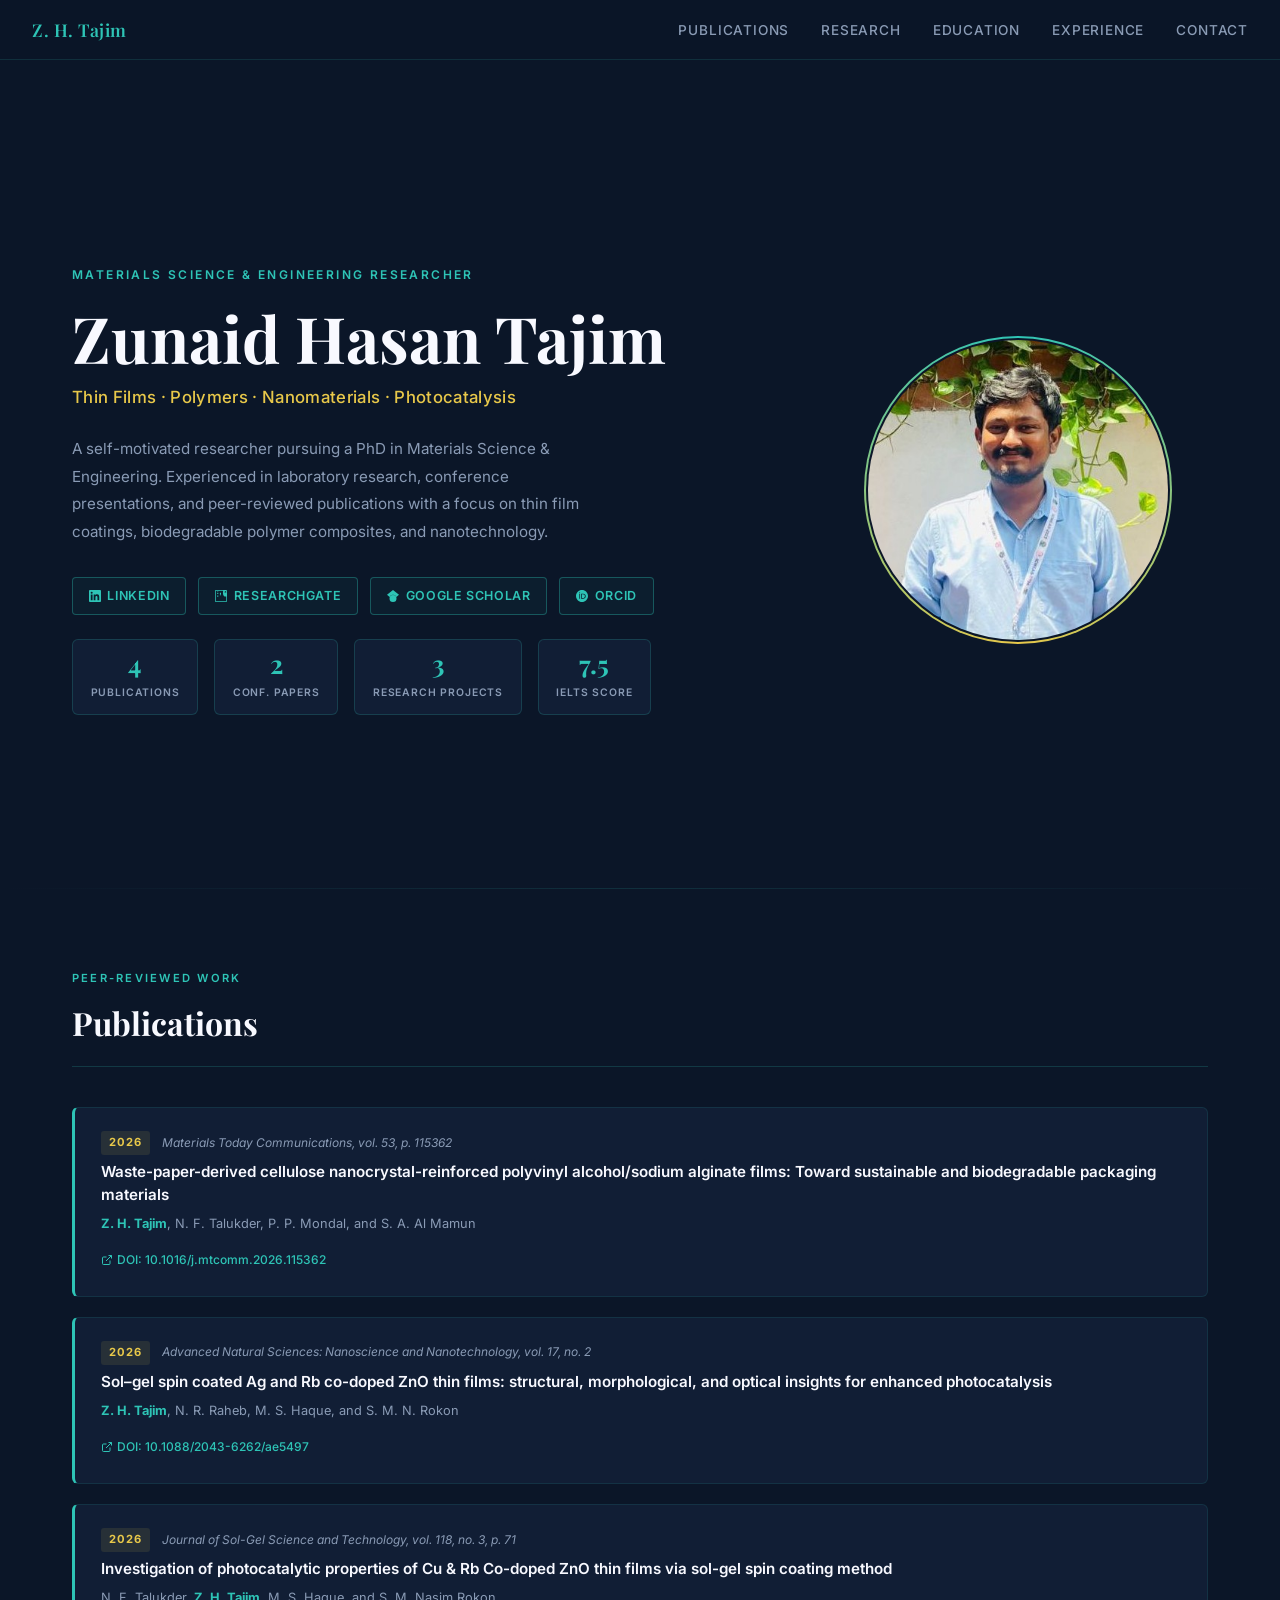
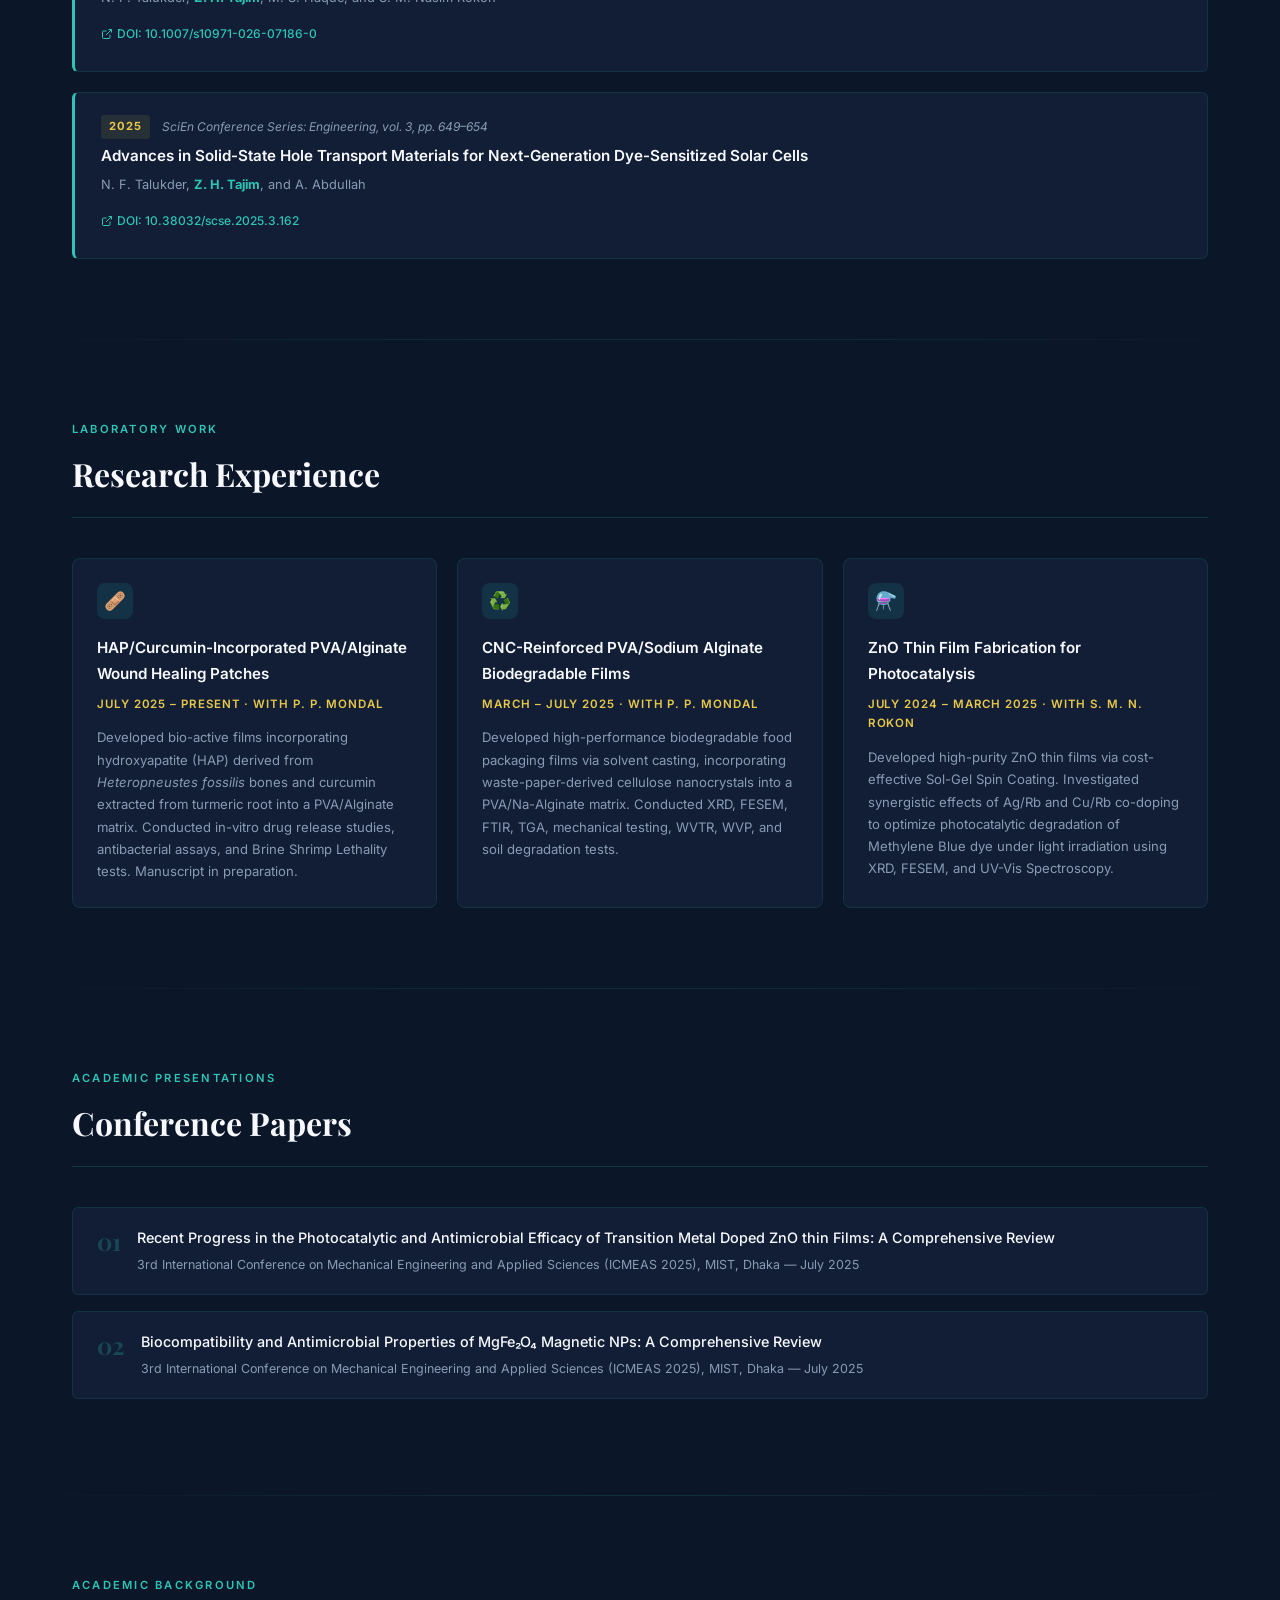
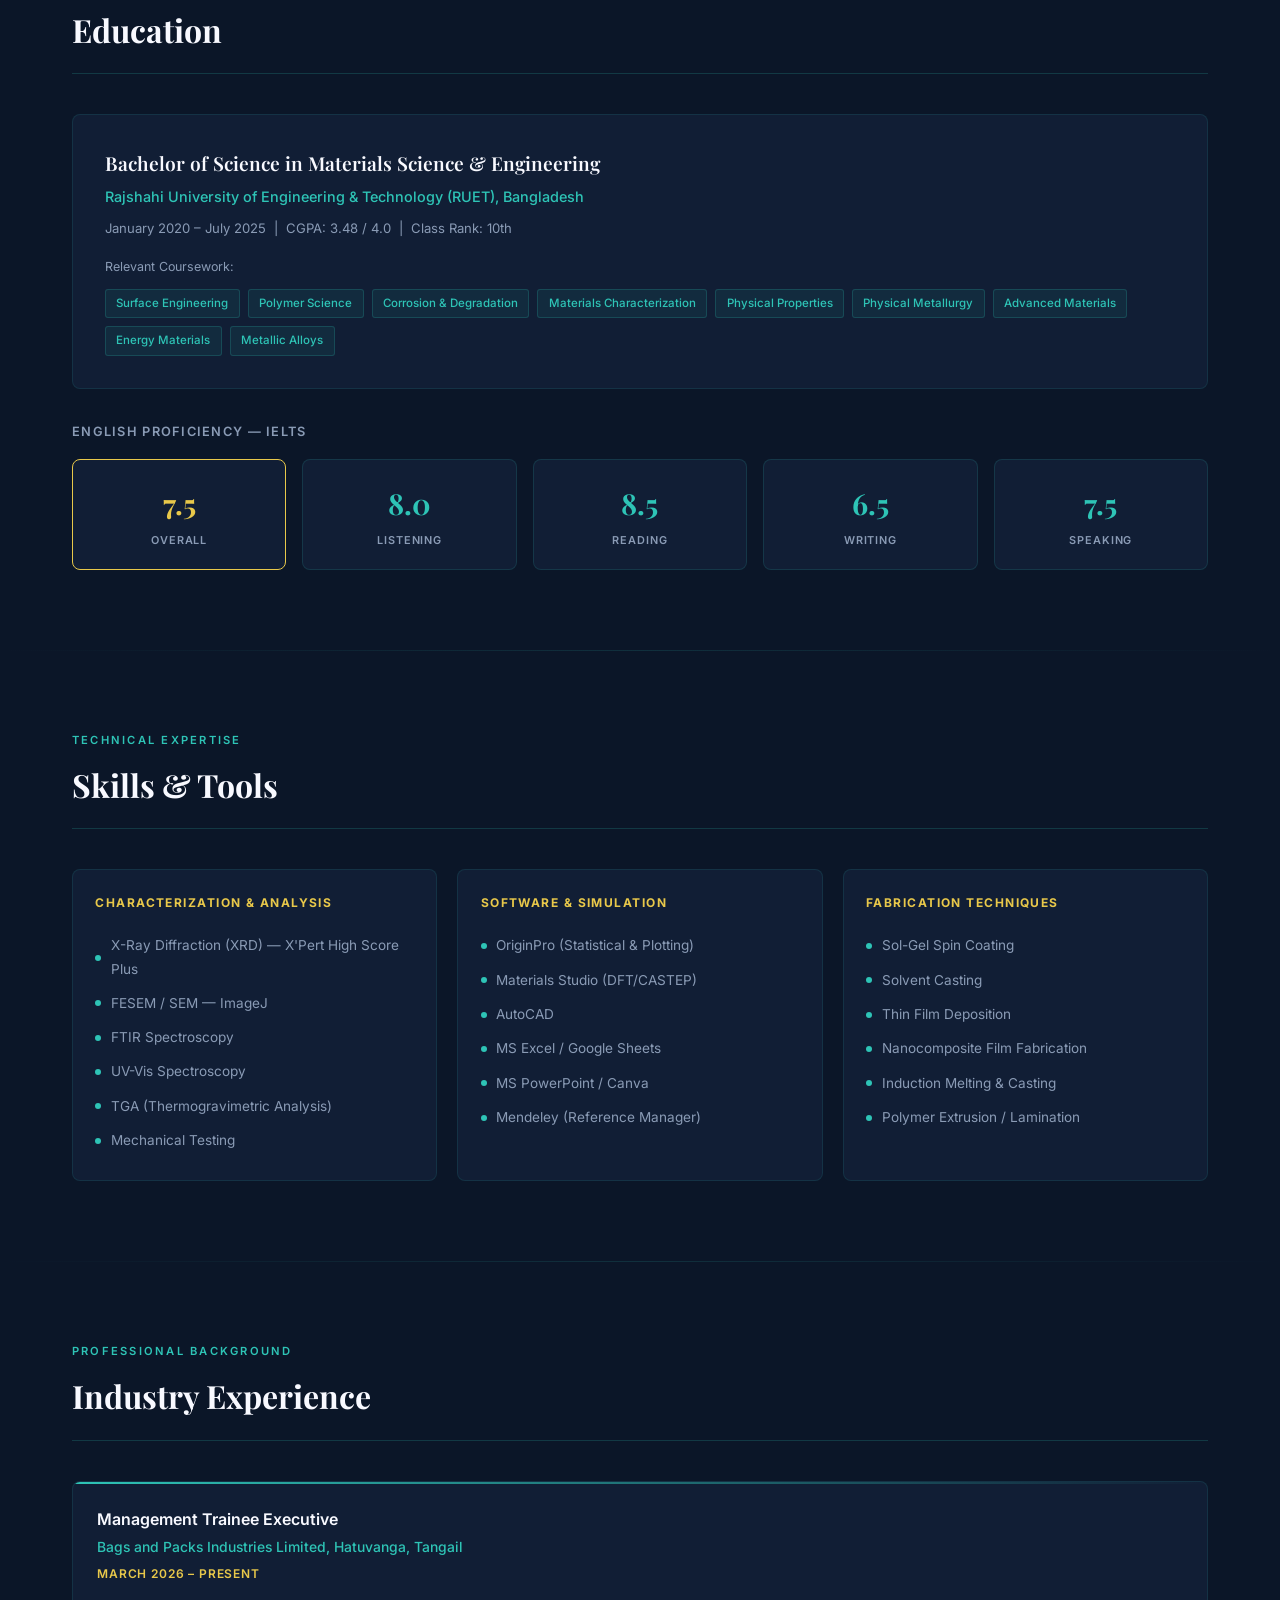
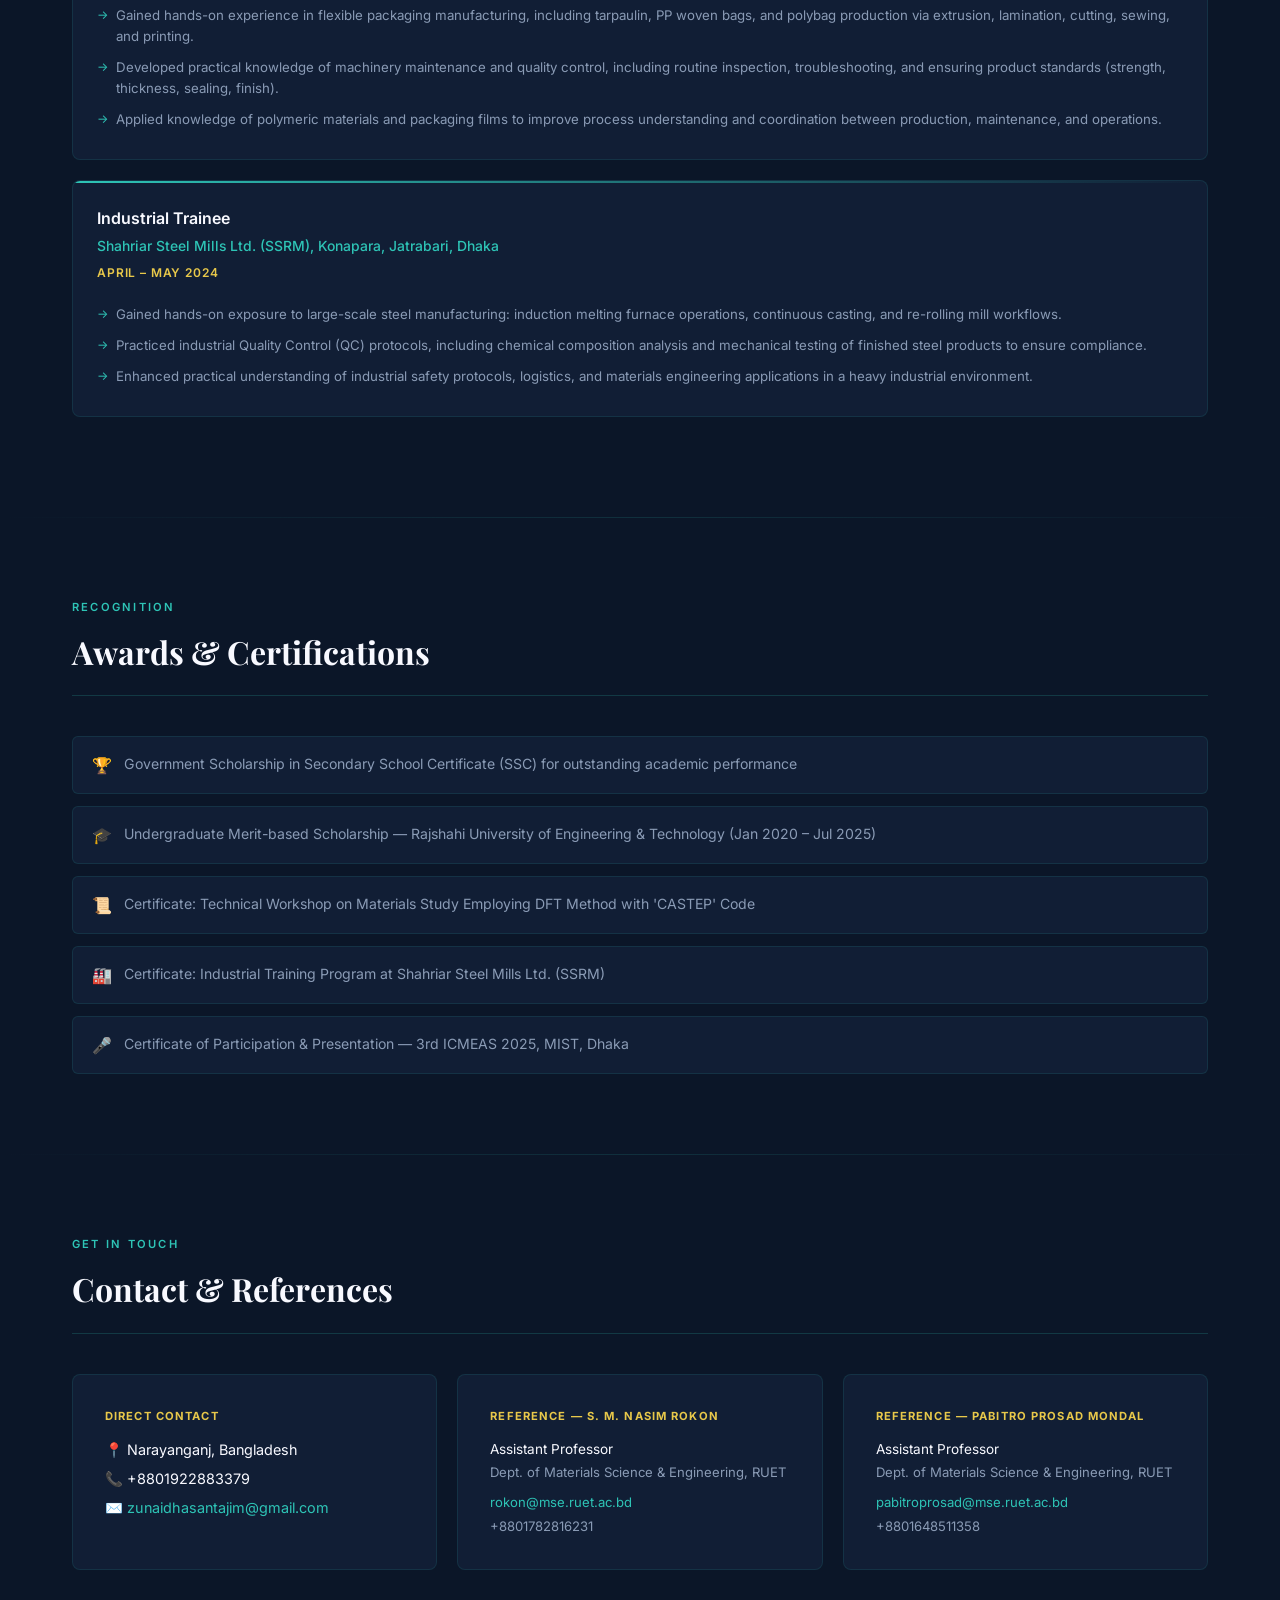
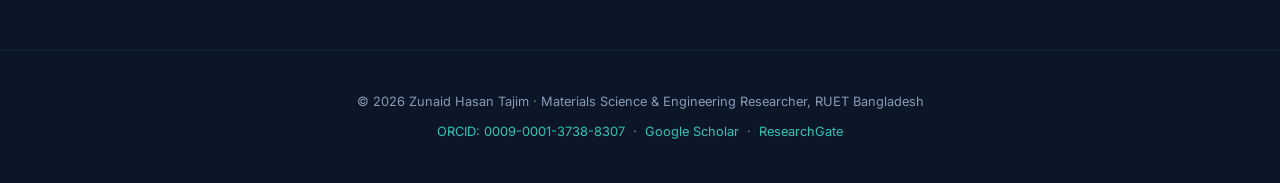
==== commit b881cfa2: "Update zunaid_tajim_profile (1).html" ====
--- a/WEBSITE TAJIM/zunaid_tajim_profile (1).html
+++ b/WEBSITE TAJIM/zunaid_tajim_profile (1).html
@@ -958,7 +958,7 @@
     </div>
 
     <div class="edu-card" style="margin: 0;">
-      <p style="font-size:0.7rem; letter-spacing:0.1em; text-transform: uppercase; color: var(--gold); font-weight:700; margin-bottom:0.75rem;">Reference — Dr. S. M. Nasim Rokon</p>
+      <p style="font-size:0.7rem; letter-spacing:0.1em; text-transform: uppercase; color: var(--gold); font-weight:700; margin-bottom:0.75rem;">Reference — S. M. Nasim Rokon</p>
       <p style="font-size:0.85rem; color:var(--white);">Assistant Professor</p>
       <p style="font-size:0.82rem; color:var(--slate); margin-bottom:0.3rem;">Dept. of Materials Science & Engineering, RUET</p>
       <a href="mailto:rokon@mse.ruet.ac.bd" style="font-size:0.82rem; color:var(--teal); text-decoration:none;">rokon@mse.ruet.ac.bd</a>
@@ -966,7 +966,7 @@
     </div>
 
     <div class="edu-card" style="margin: 0;">
-      <p style="font-size:0.7rem; letter-spacing:0.1em; text-transform: uppercase; color: var(--gold); font-weight:700; margin-bottom:0.75rem;">Reference — Dr. Pabitro Prosad Mondal</p>
+      <p style="font-size:0.7rem; letter-spacing:0.1em; text-transform: uppercase; color: var(--gold); font-weight:700; margin-bottom:0.75rem;">Reference — Pabitro Prosad Mondal</p>
       <p style="font-size:0.85rem; color:var(--white);">Assistant Professor</p>
       <p style="font-size:0.82rem; color:var(--slate); margin-bottom:0.3rem;">Dept. of Materials Science & Engineering, RUET</p>
       <a href="mailto:pabitroprosad@mse.ruet.ac.bd" style="font-size:0.82rem; color:var(--teal); text-decoration:none;">pabitroprosad@mse.ruet.ac.bd</a>
